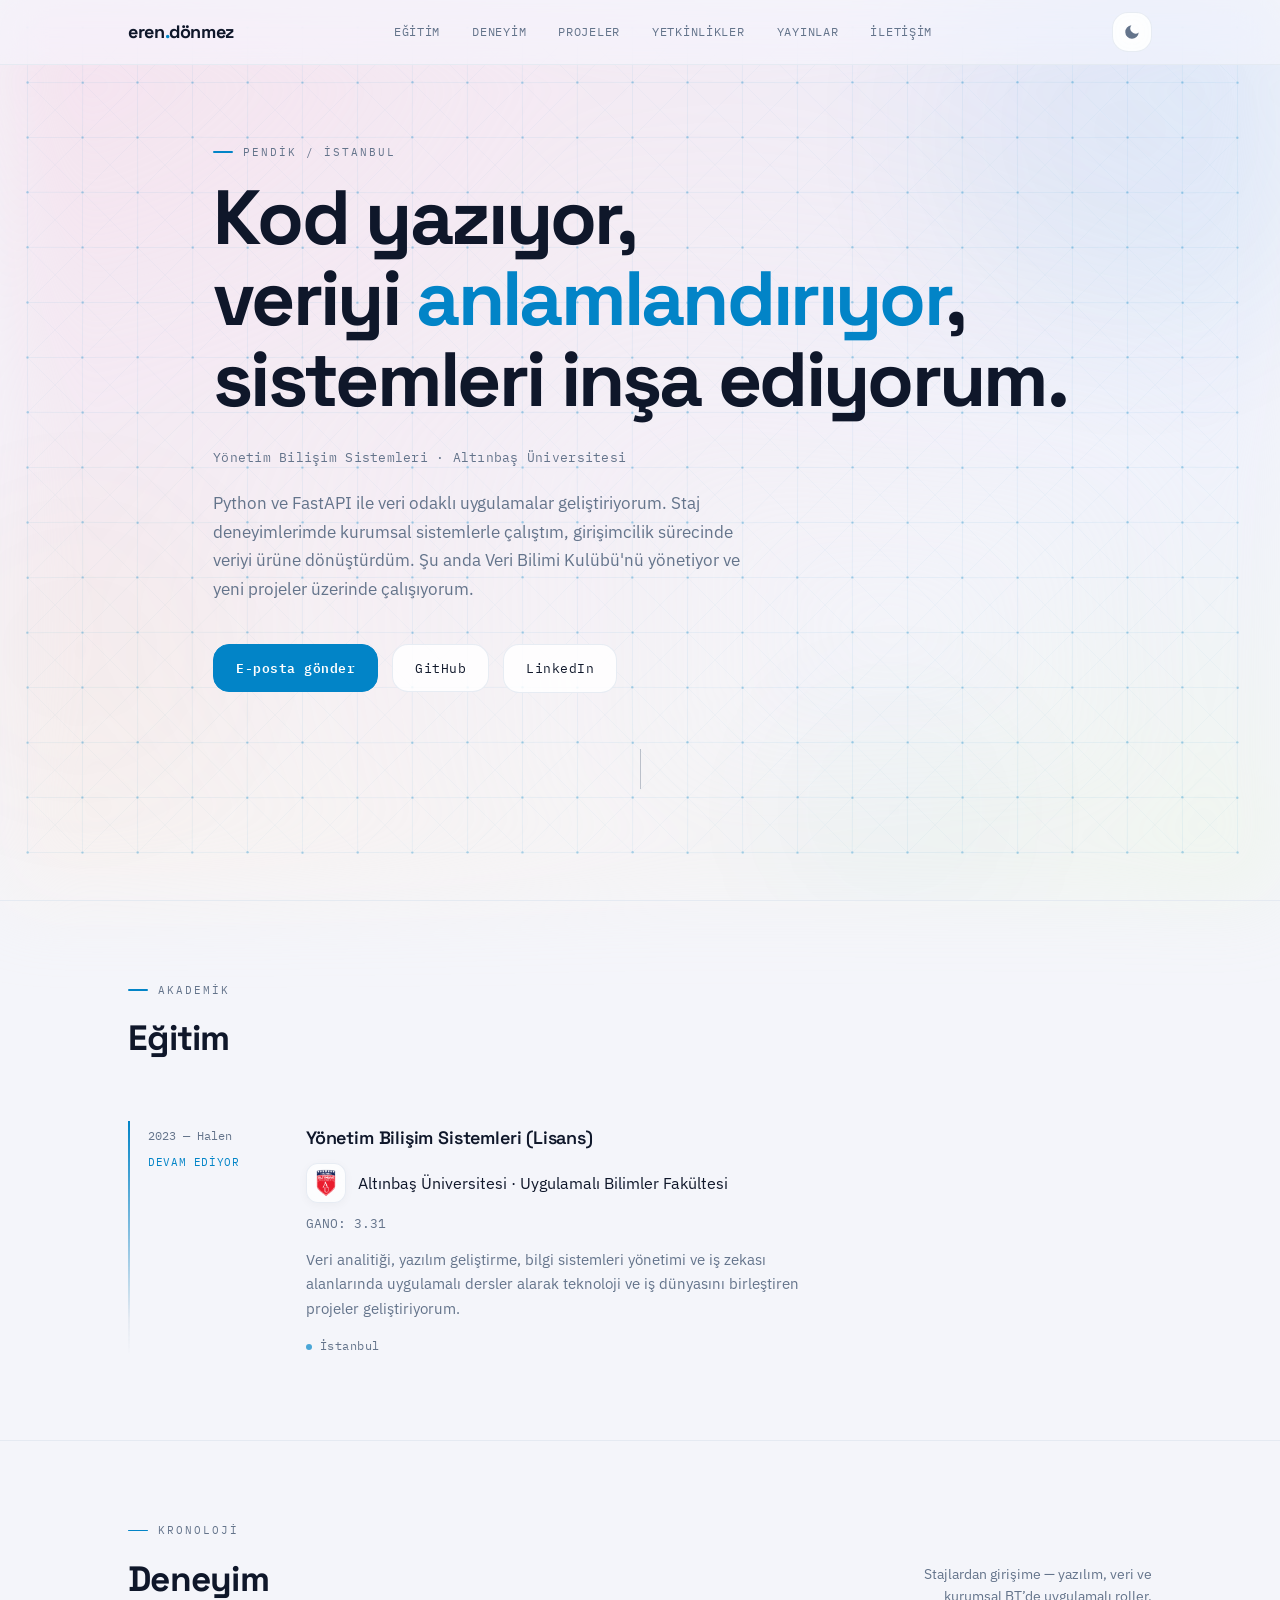
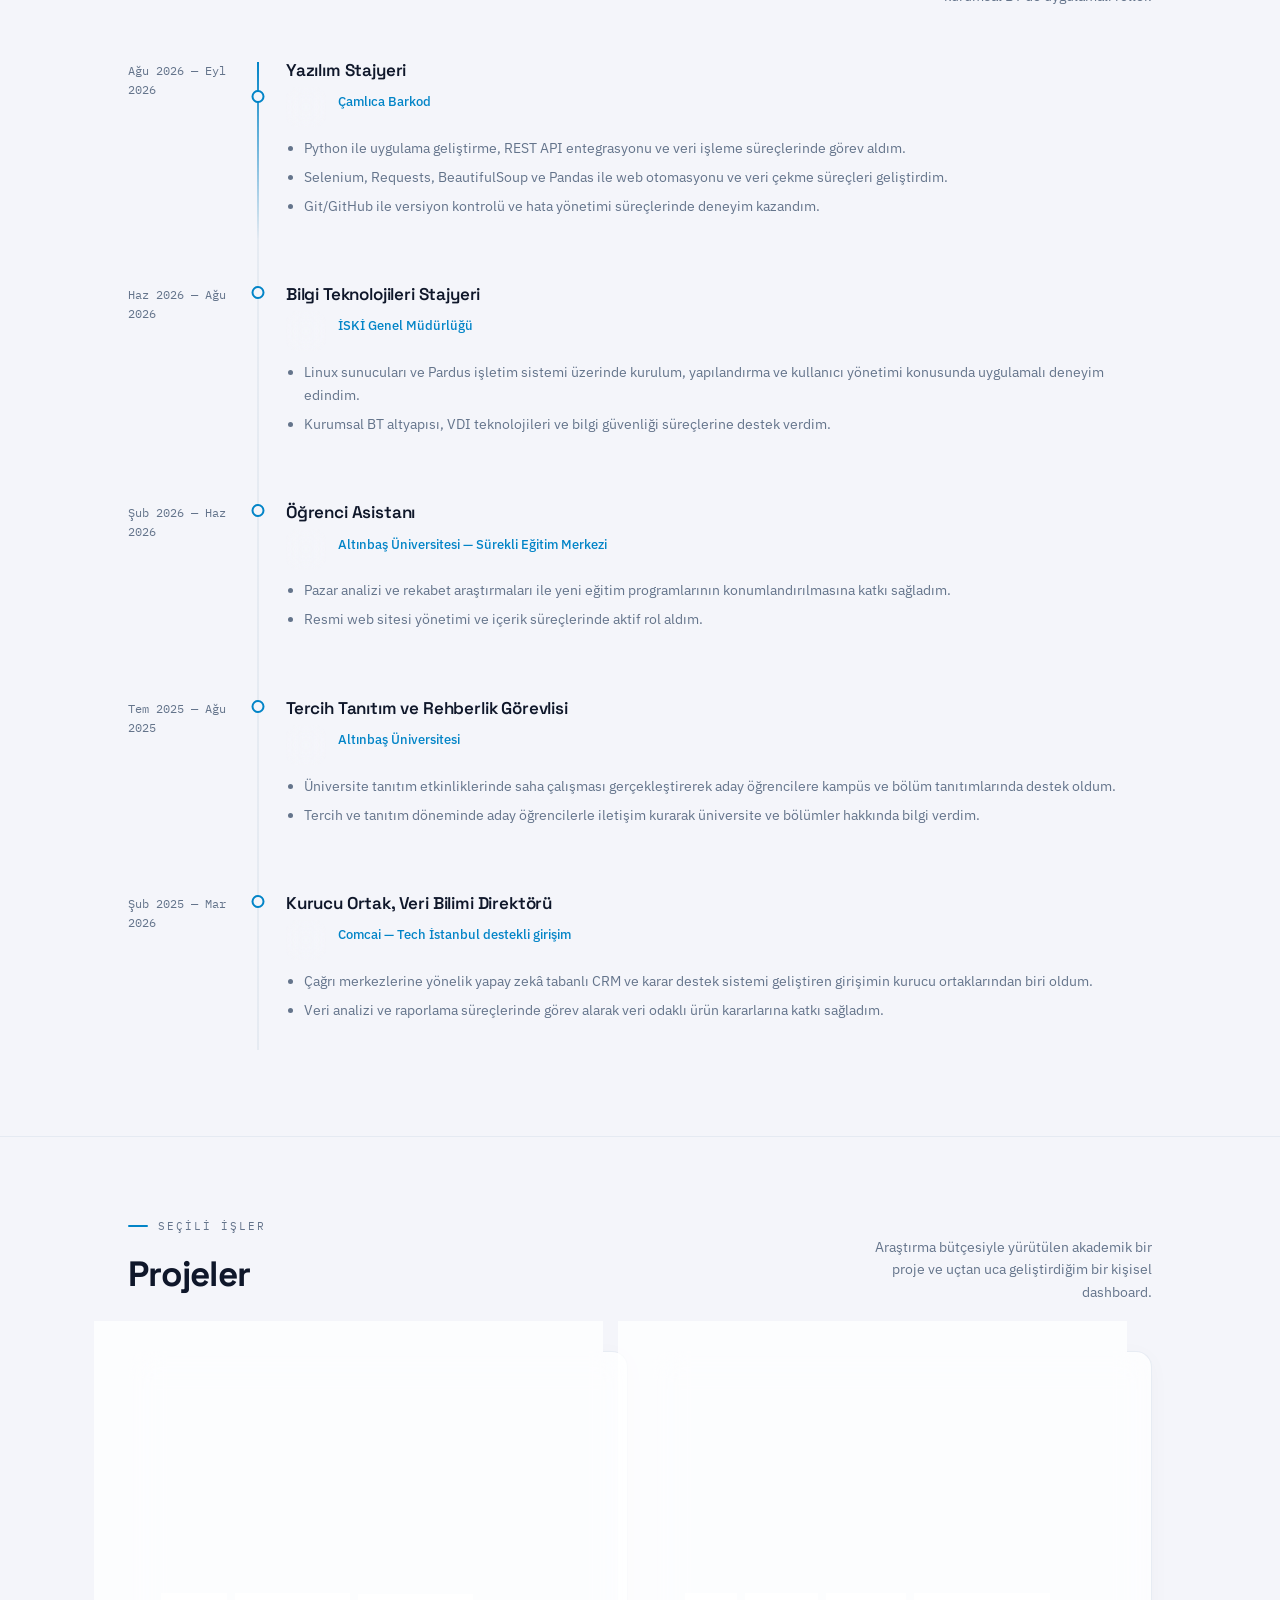
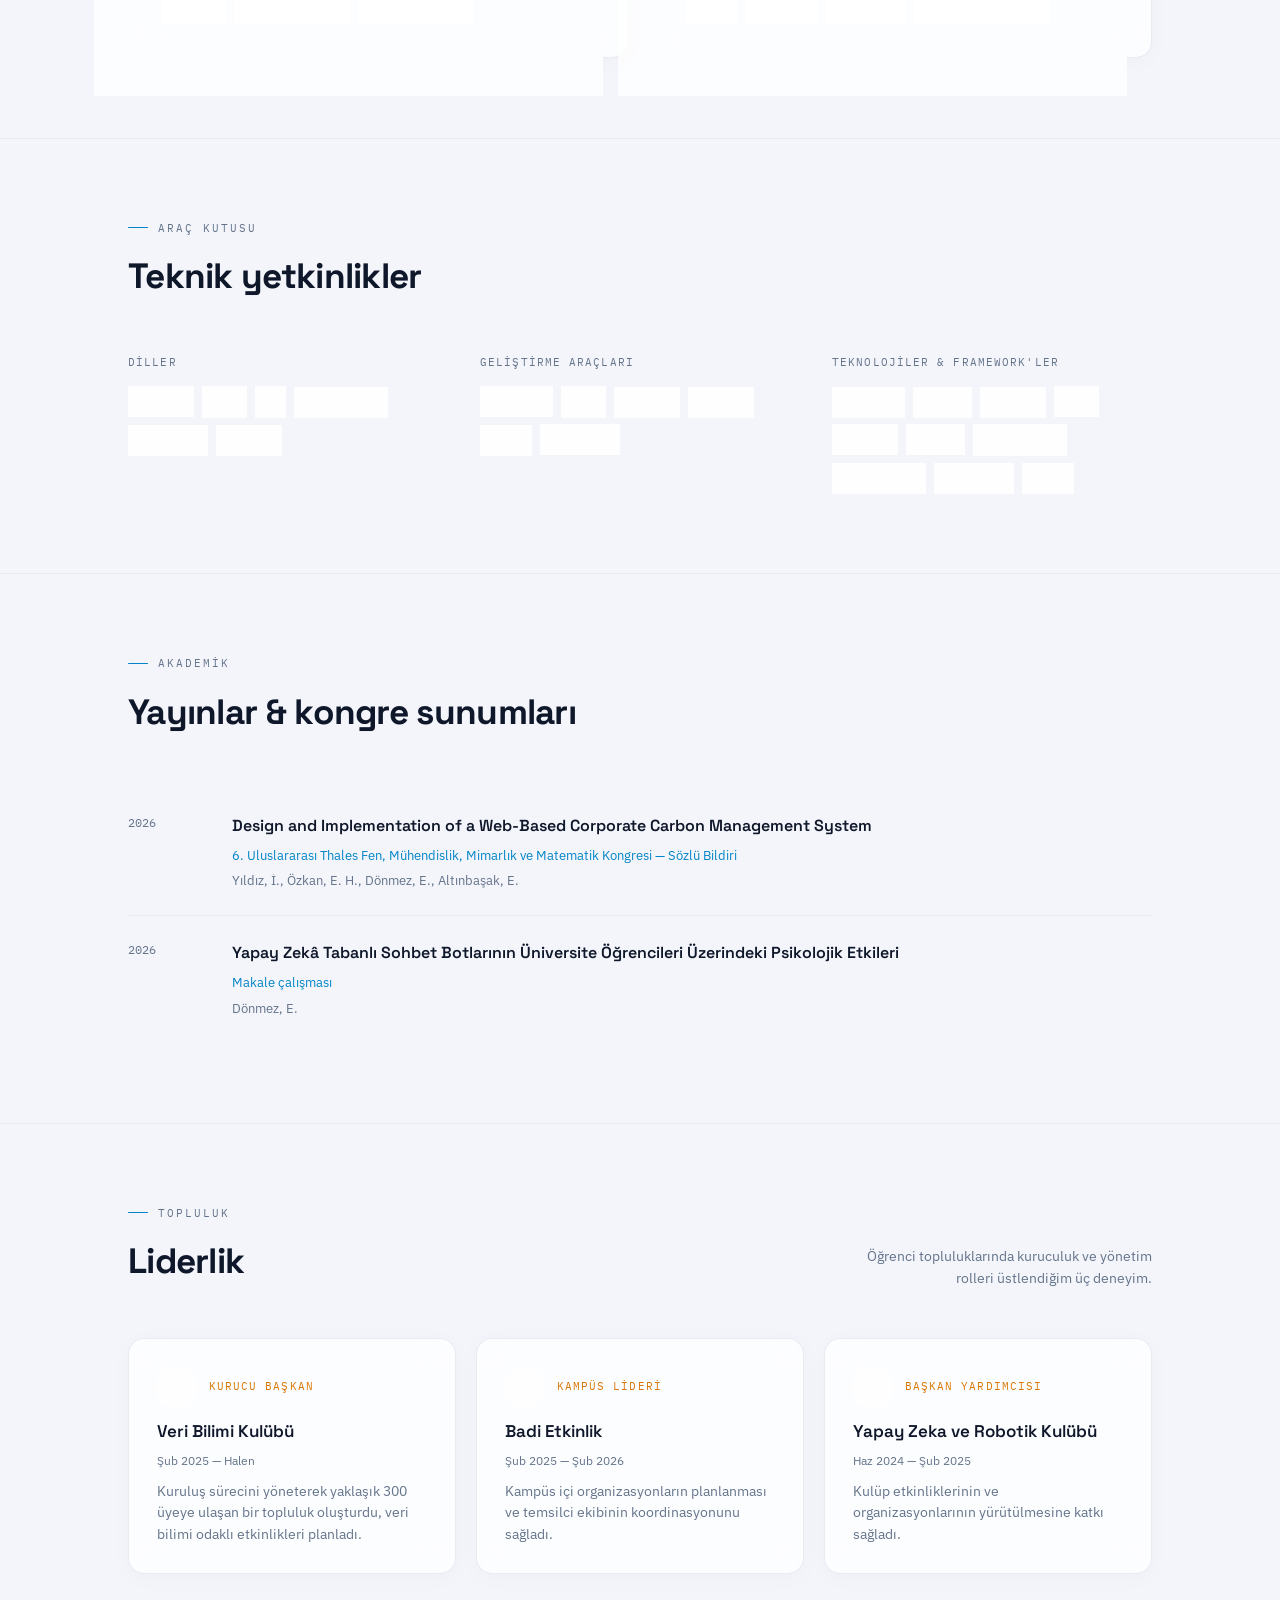
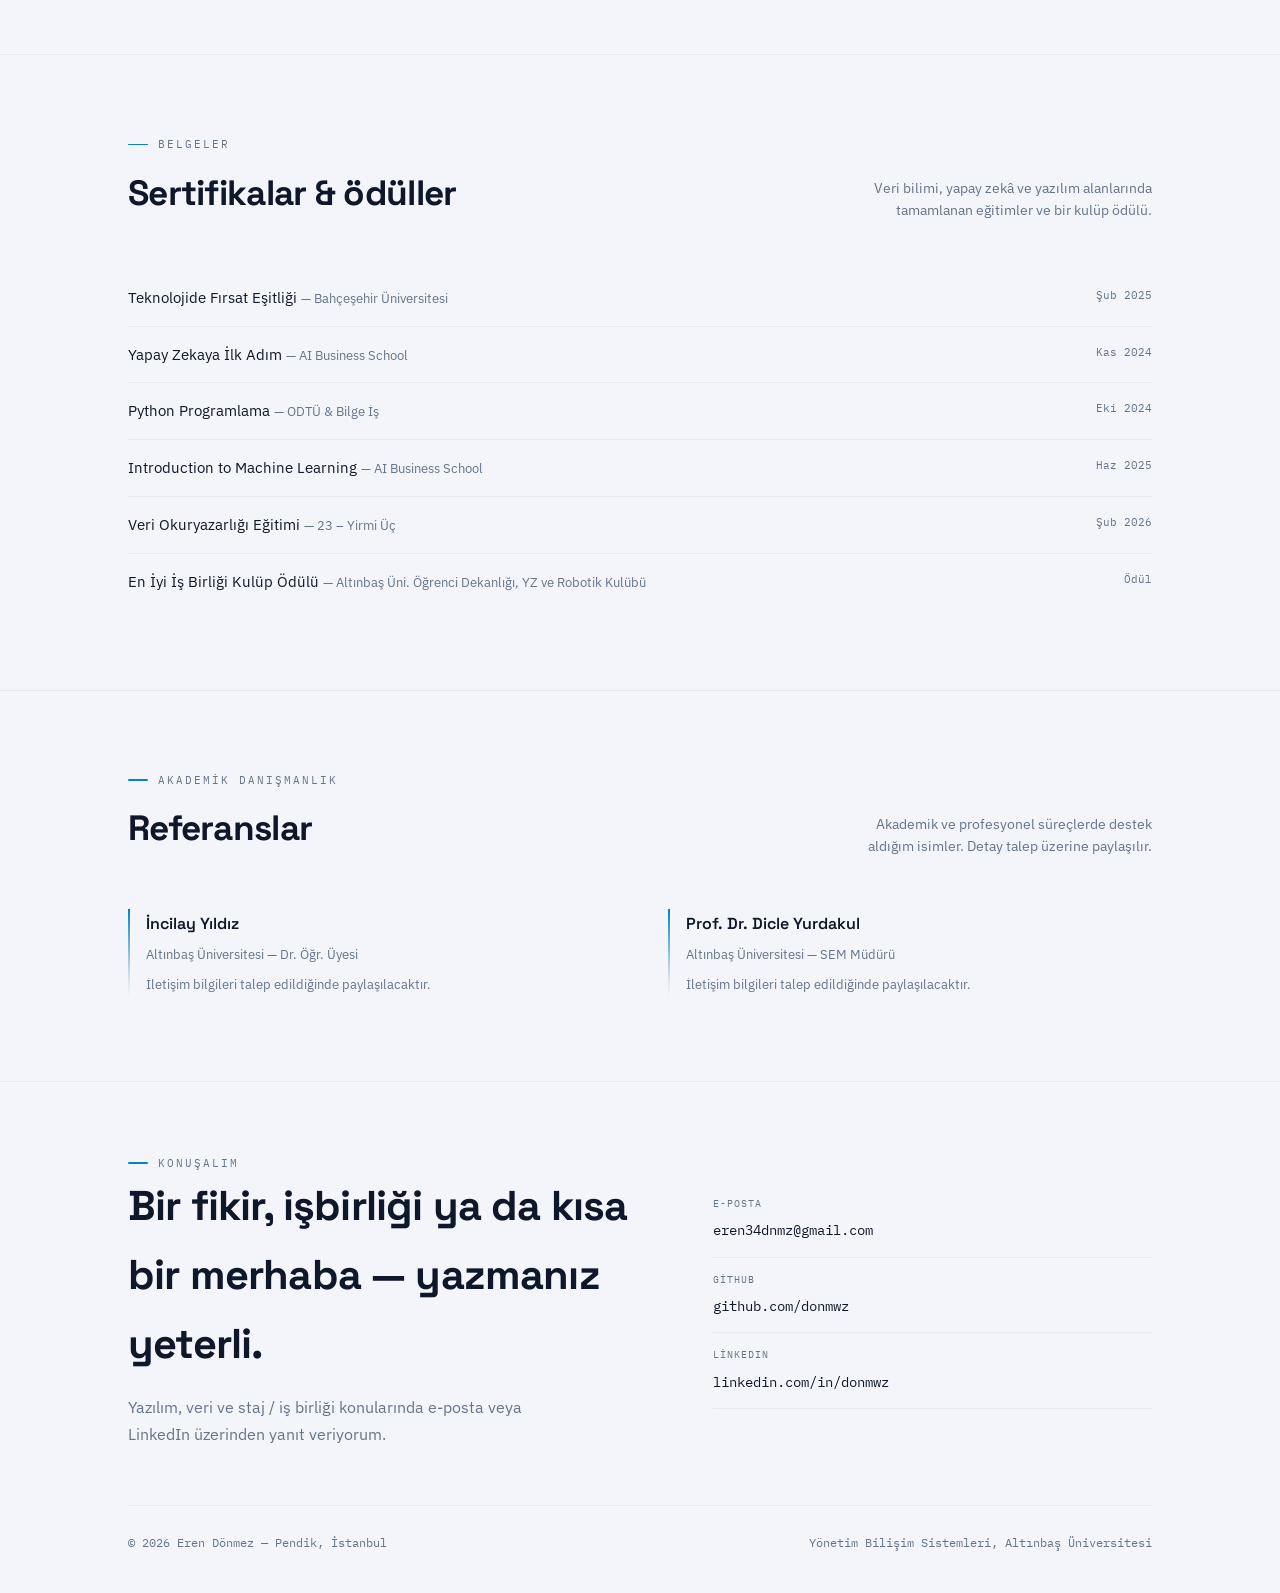
==== index.html @ 4ccdced8 "İlk yükleme" ====
<!DOCTYPE html>
<html lang="tr" data-theme="dark">
<head>
  <meta charset="UTF-8">
  <meta name="viewport" content="width=device-width, initial-scale=1.0">

  <title>Eren Dönmez — Veri & Yazılım</title>

  <meta name="description"
        content="Eren Dönmez — Yönetim Bilişim Sistemleri öğrencisi. Python, FastAPI ve veri bilimi ile uygulama geliştiren yazılım geliştirici. İstanbul.">
  <meta name="author" content="Eren Dönmez">
  <meta name="robots" content="index, follow">
  <meta name="theme-color" content="#090D16">
  <link rel="canonical" href="https://erendonmez.com/">

  <meta property="og:type" content="website">
  <meta property="og:locale" content="tr_TR">
  <meta property="og:url" content="https://erendonmez.com/">
  <meta property="og:title" content="Eren Dönmez — Veri & Yazılım">
  <meta property="og:description"
        content="Yazılım ve veri bilimi üzerine çalışan geliştirici. Python, FastAPI, kurumsal BT ve girişim deneyimi.">
  <meta property="og:site_name" content="Eren Dönmez">

  <meta name="twitter:card" content="summary">
  <meta name="twitter:title" content="Eren Dönmez — Veri & Yazılım">
  <meta name="twitter:description"
        content="Yazılım ve veri bilimi üzerine çalışan geliştirici. İstanbul.">

  <link rel="icon" href="favicon.svg" type="image/svg+xml">

  <link rel="preconnect" href="https://fonts.googleapis.com">
  <link rel="preconnect" href="https://fonts.gstatic.com" crossorigin>

  <link
    href="https://fonts.googleapis.com/css2?family=Space+Grotesk:wght@400;500;600;700&family=IBM+Plex+Sans:wght@400;500;600&family=IBM+Plex+Mono:wght@400;500&display=swap"
    rel="stylesheet">

  <link rel="stylesheet" href="style.css">

  <script type="application/ld+json">
  {
    "@context": "https://schema.org",
    "@graph": [
      {
        "@type": "WebSite",
        "name": "Eren Dönmez",
        "url": "https://erendonmez.com/",
        "inLanguage": "tr-TR"
      },
      {
        "@type": "Person",
        "name": "Eren Dönmez",
        "url": "https://erendonmez.com/",
        "email": "mailto:eren34dnmz@gmail.com",
        "jobTitle": "Yazılım Geliştirici",
        "address": {
          "@type": "PostalAddress",
          "addressLocality": "İstanbul",
          "addressCountry": "TR"
        },
        "alumniOf": {
          "@type": "CollegeOrUniversity",
          "name": "Altınbaş Üniversitesi"
        },
        "sameAs": [
          "https://github.com/donmwz",
          "https://linkedin.com/in/donmwz"
        ]
      }
    ]
  }
  </script>

  <base target="_blank">
</head>

<body>

<header class="site">
  <nav class="wrap">

    <a href="#top" class="brand">
      eren<span>.</span>dönmez
    </a>

    <ul class="nav-links" id="navLinks">
      <li><a href="#egitim">Eğitim</a></li>
      <li><a href="#deneyim">Deneyim</a></li>
      <li><a href="#projeler">Projeler</a></li>
      <li><a href="#yetkinlikler">Yetkinlikler</a></li>
      <li><a href="#yayinlar">Yayınlar</a></li>
      <li><a href="#iletisim">İletişim</a></li>
    </ul>

    <button
      class="theme-toggle"
      id="themeToggle"
      aria-label="Temayı değiştir"
      title="Temayı değiştir">

      <svg class="sun" viewBox="0 0 24 24">
        <circle cx="12" cy="12" r="5"/>
        <path d="M12 1v2M12 21v2M4.22 4.22l1.42 1.42M18.36 18.36l1.42 1.42M1 12h2M21 12h2M4.22 19.78l1.42-1.42M18.36 5.64l1.42-1.42"/>
      </svg>

      <svg class="moon" viewBox="0 0 24 24">
        <path d="M21 12.79A9 9 0 1 1 11.21 3 7 7 0 0 0 21 12.79z"/>
      </svg>

    </button>

    <button
      class="nav-toggle"
      id="navToggle"
      aria-label="Menüyü aç/kapat"
      aria-expanded="false">

      <span></span>
      <span></span>
      <span></span>

    </button>

  </nav>
</header>


<main id="top">

  <!-- HERO -->
  <section class="hero" style="border-top:none;">

    <canvas id="fieldCanvas" aria-hidden="true"></canvas>

    <div class="orb orb-1" aria-hidden="true"></div>
    <div class="orb orb-2" aria-hidden="true"></div>
    <div class="orb orb-3" aria-hidden="true"></div>

    <div class="wrap hero-content">

      <p class="eyebrow hero-in d1">
        Pendik / İstanbul
      </p>

      <h1 class="hero-title">

        <span class="line hero-in d2">
          Kod yazıyor,
        </span>

        <span class="line hero-in d3">
          veriyi <em>anlamlandırıyor</em>,
        </span>

        <span class="line hero-in d4">
          sistemleri inşa ediyorum.
        </span>

      </h1>

      <p class="role hero-in d5">
        Yönetim Bilişim Sistemleri · Altınbaş Üniversitesi
      </p>

      <p class="lead hero-in d6">
        Python ve FastAPI ile veri odaklı uygulamalar geliştiriyorum.
        Staj deneyimlerimde kurumsal sistemlerle çalıştım, girişimcilik
        sürecinde veriyi ürüne dönüştürdüm. Şu anda Veri Bilimi Kulübü'nü
        yönetiyor ve yeni projeler üzerinde çalışıyorum.
      </p>

      <div class="hero-cta hero-in d6">

        <a
          class="btn primary"
          href="mailto:eren34dnmz@gmail.com">
          E-posta gönder
        </a>

        <a
          class="btn ghost"
          href="https://github.com/donmwz"
          target="_blank"
          rel="noopener">
          GitHub
        </a>

        <a
          class="btn ghost"
          href="https://linkedin.com/in/donmwz"
          target="_blank"
          rel="noopener">
          LinkedIn
        </a>

      </div>

    </div>

    <div class="scroll-cue" aria-hidden="true">
      <span></span>
    </div>

  </section>


  <!-- EĞİTİM -->
  <section id="egitim">

    <div class="wrap">

      <div class="section-head reveal">

        <div>
          <p class="eyebrow">Akademik</p>
          <h2>Eğitim</h2>
        </div>

      </div>

      <div class="edu-item reveal">

        <div class="edu-meta">
          <span class="date">2023 — Halen</span>
          <span class="edu-status">Devam ediyor</span>
        </div>

        <div class="edu-body">

          <h3>Yönetim Bilişim Sistemleri (Lisans)</h3>

          <div class="org-row">
            <div class="badge-logo">
              <img
                src="images/altinbas_universitesi.png"
                alt="Altınbaş Üniversitesi logosu">
            </div>
            <div class="org">
              Altınbaş Üniversitesi · Uygulamalı Bilimler Fakültesi
            </div>
          </div>

          <p class="edu-gpa">GANO: 3.31</p>

          <p class="edu-desc">
            Veri analitiği, yazılım geliştirme, bilgi sistemleri yönetimi
            ve iş zekası alanlarında uygulamalı dersler alarak teknoloji
            ve iş dünyasını birleştiren projeler geliştiriyorum.
          </p>

          <p class="edu-loc">İstanbul</p>

        </div>

      </div>

    </div>

  </section>


  <!-- DENEYİM -->
  <section id="deneyim">

    <div class="wrap">

      <div class="section-head reveal">

        <div>
          <p class="eyebrow">Kronoloji</p>
          <h2>Deneyim</h2>
        </div>

        <p class="section-note">
          Stajlardan girişime — yazılım, veri ve kurumsal BT’de
          uygulamalı roller.
        </p>

      </div>


      <div class="timeline">

        <!-- ÇAMLICA BARKOD -->
        <div class="titem reveal">

          <div class="date">
            Ağu 2026 — Eyl 2026
          </div>

          <div>

            <h3>Yazılım Stajyeri</h3>

            <div class="org-row">

              <div class="badge-logo">
                <img
                  src="images/camlica_barkod.jpg"
                  alt="Çamlıca Barkod logosu">
              </div>

              <div class="org">
                Çamlıca Barkod
              </div>

            </div>

            <ul>

              <li>
                Python ile uygulama geliştirme, REST API entegrasyonu
                ve veri işleme süreçlerinde görev aldım.
              </li>

              <li>
                Selenium, Requests, BeautifulSoup ve Pandas ile
                web otomasyonu ve veri çekme süreçleri geliştirdim.
              </li>

              <li>
                Git/GitHub ile versiyon kontrolü ve hata yönetimi
                süreçlerinde deneyim kazandım.
              </li>

            </ul>

          </div>

        </div>


        <!-- İSKİ -->
        <div class="titem reveal">

          <div class="date">
            Haz 2026 — Ağu 2026
          </div>

          <div>

            <h3>Bilgi Teknolojileri Stajyeri</h3>

            <div class="org-row">

              <div class="badge-logo">
                <img
                  src="images/iski.jpg"
                  alt="İSKİ logosu">
              </div>

              <div class="org">
                İSKİ Genel Müdürlüğü
              </div>

            </div>

            <ul>

              <li>
                Linux sunucuları ve Pardus işletim sistemi üzerinde
                kurulum, yapılandırma ve kullanıcı yönetimi konusunda
                uygulamalı deneyim edindim.
              </li>

              <li>
                Kurumsal BT altyapısı, VDI teknolojileri ve bilgi
                güvenliği süreçlerine destek verdim.
              </li>

            </ul>

          </div>

        </div>


        <!-- ALTINBAŞ -->
        <div class="titem reveal">

          <div class="date">
            Şub 2026 — Haz 2026
          </div>

          <div>

            <h3>Öğrenci Asistanı</h3>

            <div class="org-row">

              <div class="badge-logo">
                <img
                  src="images/altinbas_universitesi.png"
                  alt="Altınbaş Üniversitesi logosu">
              </div>

              <div class="org">
                Altınbaş Üniversitesi — Sürekli Eğitim Merkezi
              </div>

            </div>

            <ul>

              <li>
                Pazar analizi ve rekabet araştırmaları ile yeni eğitim
                programlarının konumlandırılmasına katkı sağladım.
              </li>

              <li>
                Resmi web sitesi yönetimi ve içerik süreçlerinde aktif
                rol aldım.
              </li>

            </ul>

          </div>

        </div>

        <!-- TERCİH TANITIM -->
<div class="titem reveal">

  <div class="date">
    Tem 2025 — Ağu 2025
  </div>

  <div>

    <h3>Tercih Tanıtım ve Rehberlik Görevlisi</h3>

    <div class="org-row">

      <div class="badge-logo">
        <img
          src="images/altinbas.png"
          alt="Altınbaş Üniversitesi logosu">
      </div>

      <div class="org">
        Altınbaş Üniversitesi
      </div>

    </div>

    <ul>

      <li>
        Üniversite tanıtım etkinliklerinde saha çalışması gerçekleştirerek
        aday öğrencilere kampüs ve bölüm tanıtımlarında destek oldum.
      </li>

      <li>
        Tercih ve tanıtım döneminde aday öğrencilerle iletişim kurarak
        üniversite ve bölümler hakkında bilgi verdim.
      </li>

    </ul>

  </div>

</div>

        <!-- COMCAI -->
        <div class="titem reveal">

          <div class="date">
            Şub 2025 — Mar 2026
          </div>

          <div>

            <h3>Kurucu Ortak, Veri Bilimi Direktörü</h3>

            <div class="org-row">

              <div class="badge-logo">
                <img
                  src="images/comcai_logo.jpg"
                  alt="Comcai logosu">
              </div>

              <div class="org">
                Comcai — Tech İstanbul destekli girişim
              </div>

            </div>

            <ul>

              <li>
                Çağrı merkezlerine yönelik yapay zekâ tabanlı CRM ve
                karar destek sistemi geliştiren girişimin kurucu
                ortaklarından biri oldum.
              </li>

              <li>
                Veri analizi ve raporlama süreçlerinde görev alarak
                veri odaklı ürün kararlarına katkı sağladım.
              </li>

            </ul>

          </div>

        </div>

      </div>

    </div>

  </section>


  <!-- PROJELER -->
  <section id="projeler">

    <div class="wrap">

      <div class="section-head reveal">

        <div>
          <p class="eyebrow">Seçili işler</p>
          <h2>Projeler</h2>
        </div>

        <p class="section-note">
          Araştırma bütçesiyle yürütülen akademik bir proje ve uçtan
          uca geliştirdiğim bir kişisel dashboard.
        </p>

      </div>


      <div class="proj-grid">

        <div class="card reveal">

          <div class="tag">
            BAP · Akademik Proje
          </div>

          <h3>
            Kurumsal Karbon Ayak İzi Yönetim Sistemi
          </h3>

          <p>
            Altınbaş Üniversitesi Bilimsel Araştırma Projeleri kapsamında,
            kurumsal karbon emisyonlarını ölçümlemek için veri mimarisi
            ve hesaplama algoritmaları geliştirdiğim, bütçe destekli bir
            araştırma projesi. Sonuçların görselleştirildiği web tabanlı
            bir raporlama modülü de bu çalışmanın parçası.
          </p>

          <div class="chip-row">

            <span class="chip">Python</span>
            <span class="chip">Veri Mimarisi</span>
            <span class="chip">Web Raporlama</span>

          </div>

        </div>


        <div class="card reveal">

          <div class="tag">
            Kişisel Proje · 2026
          </div>

          <h3>
            Kişiselleştirilebilir Finans & Bilgi Dashboard'u
          </h3>

          <p>
            Finans, döviz, kripto, altın, hava durumu ve haber verilerini
            tek arayüzde toplayan bir dashboard. FastAPI tabanlı backend;
            Open-Meteo, Frankfurter, GNews ve Genelpara gibi API'leri
            tek servis katmanında birleştiriyor. Supabase Auth ile
            kullanıcı girişi ve kişiselleştirme, sürükle-bırak modül
            yönetimi.
          </p>

          <div class="chip-row">

            <span class="chip">Vite</span>
            <span class="chip">FastAPI</span>
            <span class="chip">Supabase</span>
            <span class="chip">Bootstrap/Tabler</span>

          </div>

        </div>

      </div>

    </div>

  </section>


  <!-- YETKİNLİKLER -->
  <section id="yetkinlikler">

    <div class="wrap">

      <div class="section-head reveal">

        <div>
          <p class="eyebrow">Araç kutusu</p>
          <h2>Teknik yetkinlikler</h2>
        </div>

      </div>


      <div class="skill-groups">

        <div class="group reveal">

          <div class="label">
            Diller
          </div>

          <div class="chip-row">

            <span class="chip">Python</span>
            <span class="chip">SQL</span>
            <span class="chip">C</span>
            <span class="chip">JavaScript</span>
            <span class="chip">HTML/CSS</span>
            <span class="chip">MATLAB</span>

          </div>

        </div>


        <div class="group reveal">

          <div class="label">
            Geliştirme Araçları
          </div>

          <div class="chip-row">

            <span class="chip">VS Code</span>
            <span class="chip">Git</span>
            <span class="chip">GitHub</span>
            <span class="chip">Docker</span>
            <span class="chip">Vite</span>
            <span class="chip">Power BI</span>

          </div>

        </div>


        <div class="group reveal">

          <div class="label">
            Teknolojiler & Framework'ler
          </div>

          <div class="chip-row">

            <span class="chip">FastAPI</span>
            <span class="chip">Linux</span>
            <span class="chip">Pardus</span>
            <span class="chip">VDI</span>
            <span class="chip">Pandas</span>
            <span class="chip">NumPy</span>
            <span class="chip">PostgreSQL</span>
            <span class="chip">SQL Server</span>
            <span class="chip">Supabase</span>
            <span class="chip">SPSS</span>

          </div>

        </div>

      </div>

    </div>

  </section>


  <!-- YAYINLAR -->
  <section id="yayinlar">

    <div class="wrap">

      <div class="section-head reveal">

        <div>
          <p class="eyebrow">Akademik</p>
          <h2>Yayınlar & kongre sunumları</h2>
        </div>

      </div>


      <div class="pub reveal">

        <div class="year">
          2026
        </div>

        <div>

          <h3>
            <a href="https://drive.google.com/file/d/1QckN9nA9k0Wn2uq7x5XwnWxDRGDmWT8g/view" target="_blank">Design and Implementation of a Web-Based Corporate Carbon
            Management System</a>
          </h3>

          <div class="venue">
            6. Uluslararası Thales Fen, Mühendislik, Mimarlık ve Matematik
            Kongresi — Sözlü Bildiri
          </div>

          <div class="authors">
            Yıldız, İ., Özkan, E. H., Dönmez, E., Altınbaşak, E.
          </div>

        </div>

      </div>


      <div class="pub reveal">

        <div class="year">
          2026
        </div>

        <div>

          <h3>
            Yapay Zekâ Tabanlı Sohbet Botlarının Üniversite Öğrencileri
            Üzerindeki Psikolojik Etkileri
          </h3>

          <div class="venue">
            Makale çalışması
          </div>

          <div class="authors">
            Dönmez, E.
          </div>

        </div>

      </div>

    </div>

  </section>


  <!-- LİDERLİK -->
  <section>

    <div class="wrap">

      <div class="section-head reveal">

        <div>
          <p class="eyebrow">Topluluk</p>
          <h2>Liderlik</h2>
        </div>

        <p class="section-note">
          Öğrenci topluluklarında kuruculuk ve yönetim rolleri
          üstlendiğim üç deneyim.
        </p>

      </div>


      <div class="lead-grid">


        <!-- VERİ BİLİMİ KULÜBÜ -->
        <div class="lead-card reveal">

          <div class="org-row">

            <div class="badge-logo">
              <img
                src="images/veri_bilimi_kulubu.jpg"
                alt="Veri Bilimi Kulübü logosu">
            </div>

            <div class="role" style="margin:0;">
              Kurucu Başkan
            </div>

          </div>

          <h3>
            Veri Bilimi Kulübü
          </h3>

          <div class="when">
            Şub 2025 — Halen
          </div>

          <p>
            Kuruluş sürecini yöneterek yaklaşık 300 üyeye ulaşan bir
            topluluk oluşturdu, veri bilimi odaklı etkinlikleri planladı.
          </p>

        </div>


        <!-- BADİ ETKİNLİK -->
        <div class="lead-card reveal">

          <div class="org-row">

            <div class="badge-logo">
              <img
                src="images/badi_logo.png"
                alt="Badi Etkinlik logosu">
            </div>

            <div class="role" style="margin:0;">
              Kampüs Lideri
            </div>

          </div>

          <h3>
            Badi Etkinlik
          </h3>

          <div class="when">
            Şub 2025 — Şub 2026
          </div>

          <p>
            Kampüs içi organizasyonların planlanması ve temsilci
            ekibinin koordinasyonunu sağladı.
          </p>

        </div>


        <!-- YAPAY ZEKA VE ROBOTİK -->
        <div class="lead-card reveal">

          <div class="org-row">

            <div class="badge-logo">
              <img
                src="images/yapay_zeka_ve_robotik_kulubu.jpg"
                alt="Yapay Zeka ve Robotik Kulübü logosu">
            </div>

            <div class="role" style="margin:0;">
              Başkan Yardımcısı
            </div>

          </div>

          <h3>
            Yapay Zeka ve Robotik Kulübü
          </h3>

          <div class="when">
            Haz 2024 — Şub 2025
          </div>

          <p>
            Kulüp etkinliklerinin ve organizasyonlarının yürütülmesine
            katkı sağladı.
          </p>

        </div>

      </div>

    </div>

  </section>


  <!-- SERTİFİKALAR -->
  <section>

    <div class="wrap">

      <div class="section-head reveal">

        <div>
          <p class="eyebrow">Belgeler</p>
          <h2>Sertifikalar & ödüller</h2>
        </div>

        <p class="section-note">
          Veri bilimi, yapay zekâ ve yazılım alanlarında tamamlanan
          eğitimler ve bir kulüp ödülü.
        </p>

      </div>


      <ul class="simple-list reveal">

        <li>
          <span>
            Teknolojide Fırsat Eşitliği
            <span class="src">
              — Bahçeşehir Üniversitesi
            </span>
          </span>

          <span class="when">
            Şub 2025
          </span>
        </li>


        <li>
          <span>
            Yapay Zekaya İlk Adım
            <span class="src">
              — AI Business School
            </span>
          </span>

          <span class="when">
            Kas 2024
          </span>
        </li>


        <li>
          <span>
            Python Programlama
            <span class="src">
              — ODTÜ & Bilge İş
            </span>
          </span>

          <span class="when">
            Eki 2024
          </span>
        </li>


        <li>
          <span>
            Introduction to Machine Learning
            <span class="src">
              — AI Business School
            </span>
          </span>

          <span class="when">
            Haz 2025
          </span>
        </li>


        <li>
          <span>
            Veri Okuryazarlığı Eğitimi
            <span class="src">
              — 23 – Yirmi Üç
            </span>
          </span>

          <span class="when">
            Şub 2026
          </span>
        </li>


        <li>
          <span>
            En İyi İş Birliği Kulüp Ödülü
            <span class="src">
              — Altınbaş Üni. Öğrenci Dekanlığı,
              YZ ve Robotik Kulübü
            </span>
          </span>

          <span class="when">
            Ödül
          </span>
        </li>

      </ul>

    </div>

  </section>


  <!-- REFERANSLAR -->
  <section id="referanslar">

    <div class="wrap">

      <div class="section-head reveal">

        <div>
          <p class="eyebrow">
            Akademik danışmanlık
          </p>

          <h2>
            Referanslar
          </h2>

        </div>

        <p class="section-note">
          Akademik ve profesyonel süreçlerde destek aldığım isimler.
          Detay talep üzerine paylaşılır.
        </p>

      </div>


      <div class="two-col">


        <div class="ref-item reveal">

          <div class="name">
            İncilay Yıldız
          </div>

          <div class="role">
            Altınbaş Üniversitesi — Dr. Öğr. Üyesi
          </div>

          <p class="ref-note">
            İletişim bilgileri talep edildiğinde paylaşılacaktır.
          </p>

        </div>


        <div class="ref-item reveal">

          <div class="name">
            Prof. Dr. Dicle Yurdakul
          </div>

          <div class="role">
            Altınbaş Üniversitesi — SEM Müdürü
          </div>

          <p class="ref-note">
            İletişim bilgileri talep edildiğinde paylaşılacaktır.
          </p>

        </div>

      </div>

    </div>

  </section>

</main>


<!-- FOOTER -->
<footer id="iletisim">

  <div class="wrap">

    <div class="contact-grid">

      <div class="reveal">

        <p class="eyebrow">
          Konuşalım
        </p>

        <h2>
          Bir fikir, işbirliği ya da kısa bir merhaba — yazmanız yeterli.
        </h2>

        <p>
          Yazılım, veri ve staj / iş birliği konularında e-posta veya
          LinkedIn üzerinden yanıt veriyorum.
        </p>

      </div>


      <ul class="contact-list reveal">

        <li>

          <span class="k">
            E-posta
          </span>

          <a href="mailto:eren34dnmz@gmail.com">
            eren34dnmz@gmail.com
          </a>

        </li>


        <li>

          <span class="k">
            GitHub
          </span>

          <a
            href="https://github.com/donmwz"
            target="_blank"
            rel="noopener">
            github.com/donmwz
          </a>

        </li>


        <li>

          <span class="k">
            LinkedIn
          </span>

          <a
            href="https://linkedin.com/in/donmwz"
            target="_blank"
            rel="noopener">
            linkedin.com/in/donmwz
          </a>

        </li>

      </ul>

    </div>


    <div class="fine">

      <span>
        © 2026 Eren Dönmez — Pendik, İstanbul
      </span>

      <span>
        Yönetim Bilişim Sistemleri, Altınbaş Üniversitesi
      </span>

    </div>

  </div>

</footer>


<script src="script.js"></script>

</body>
</html>
---- style.css ----
/* ---------- CSS Variables ---------- */

html, body {
  margin: 0;
  padding: 0;
}

:root {
  /* Modern Light Theme Backgrounds */
  --bg: #F4F5FA;
  --bg-raised: rgba(255, 255, 255, 0.85);
  --bg-card: rgba(255, 255, 255, 0.75);

  --ink: #0F172A;
  --ink-soft: #64748B;
  --line: rgba(226, 232, 240, 0.8);

  /* Fluent Pastel Accent Colors */
  --accent: #0284C7;
  --accent-soft: rgba(2, 132, 199, 0.06);
  --accent-glow: rgba(2, 132, 199, 0.12);

  --amber: #D97706;
  --amber-soft: rgba(217, 119, 6, 0.06);

  --radius: 16px;
  --max: 1080px;

  --font-display: 'Space Grotesk', sans-serif;
  --font-body: 'IBM Plex Sans', sans-serif;
  --font-mono: 'IBM Plex Mono', monospace;

  --card-shadow: 0 4px 24px -2px rgba(0, 0, 0, 0.03);
  --card-shadow-hover: 0 12px 32px -4px rgba(2, 132, 199, 0.08);
}


/* ---------- DARK THEME ---------- */

[data-theme="dark"] {
  --bg: #090D16;
  --bg-raised: rgba(17, 24, 39, 0.85);
  --bg-card: rgba(17, 24, 39, 0.65);

  --ink: #F1F5F9;
  --ink-soft: #94A3B8;
  --line: rgba(30, 41, 59, 0.8);

  --accent: #38BDF8;
  --accent-soft: rgba(56, 189, 248, 0.08);
  --accent-glow: rgba(56, 189, 248, 0.15);

  --amber: #FBBF24;
  --amber-soft: rgba(251, 191, 36, 0.08);

  --card-shadow: 0 4px 20px -2px rgba(0, 0, 0, 0.2);
  --card-shadow-hover: 0 12px 30px -4px rgba(56, 189, 248, 0.12);
}


/* ---------- WINDOWS 11 MESH GRADIENT ANIMATION ---------- */

@keyframes meshShift {

  0% {
    background-position:
      0% 0%,
      100% 0%,
      100% 100%,
      0% 100%;

    filter: hue-rotate(0deg);
  }

  50% {
    background-position:
      100% 100%,
      0% 100%,
      0% 0%,
      100% 0%;

    filter: hue-rotate(25deg);
  }

  100% {
    background-position:
      0% 0%,
      100% 0%,
      100% 100%,
      0% 100%;

    filter: hue-rotate(0deg);
  }

}


/* ---------- HERO ANIMATION ---------- */

@keyframes heroIn {
  to {
    opacity: 1;
    transform: none;
  }
}


/* ---------- SCROLL CUE ANIMATION ---------- */

@keyframes cueMove {

  0%,
  100% {
    transform: scaleY(1);
    opacity: 0.3;
    transform-origin: top;
  }

  50% {
    transform: scaleY(0.3);
    opacity: 0.7;
    transform-origin: top;
  }

}


/* ---------- RESET & BASE ---------- */

* {
  box-sizing: border-box;
  margin: 0;
  padding: 0;
}

html {
  scroll-behavior: smooth;
  scroll-padding-top: 72px;
}

@media (prefers-reduced-motion: reduce) {

  html {
    scroll-behavior: auto;
  }

  * {
    animation-duration: 0.01ms !important;
    transition-duration: 0.01ms !important;
  }

}


body {

  background-color: var(--bg);

  color: var(--ink);

  font-family: var(--font-body);

  font-size: 16px;

  line-height: 1.65;

  -webkit-font-smoothing: antialiased;

  overflow-x: hidden;

  position: relative;

  min-height: 100vh;

  transition:
    color 0.4s ease,
    background-color 0.4s ease;
}


/* ---------- MESH BACKGROUND ---------- */

body::before {

  content: "";

  position: fixed;

  inset: 0;

  z-index: -1;

  pointer-events: none;

  background-image:

    radial-gradient(
      at 0% 0%,
      rgba(245, 213, 230, 0.6) 0px,
      transparent 50%
    ),

    radial-gradient(
      at 100% 0%,
      rgba(224, 231, 255, 0.7) 0px,
      transparent 50%
    ),

    radial-gradient(
      at 100% 100%,
      rgba(228, 248, 205, 0.65) 0px,
      transparent 50%
    ),

    radial-gradient(
      at 0% 100%,
      rgba(254, 240, 226, 0.6) 0px,
      transparent 50%
    );

  background-size: 140% 140%;

  filter: blur(40px);

  animation:
    meshShift 18s ease-in-out infinite;
}


/* ---------- DARK MESH ---------- */

[data-theme="dark"] body::before {

  background-image:

    radial-gradient(
      at 0% 0%,
      rgba(88, 28, 135, 0.25) 0px,
      transparent 50%
    ),

    radial-gradient(
      at 100% 0%,
      rgba(30, 58, 138, 0.3) 0px,
      transparent 50%
    ),

    radial-gradient(
      at 100% 100%,
      rgba(20, 83, 45, 0.25) 0px,
      transparent 50%
    ),

    radial-gradient(
      at 0% 100%,
      rgba(120, 53, 15, 0.2) 0px,
      transparent 50%
    );
}


/* ---------- GENERAL ---------- */

a {
  color: inherit;
  text-decoration: none;
}

::selection {
  background: var(--accent-soft);
  color: var(--accent);
}


.wrap {

  max-width: var(--max);

  margin: 0 auto;

  padding: 0 28px;
}


/* ---------- EYEBROW ---------- */

.eyebrow {

  font-family: var(--font-mono);

  font-size: 11px;

  letter-spacing: 0.18em;

  text-transform: uppercase;

  color: var(--ink-soft);

  display: flex;

  align-items: center;

  gap: 10px;
}


.eyebrow::before {

  content: "";

  width: 20px;

  height: 1.5px;

  background: var(--accent);

  display: inline-block;

  border-radius: 2px;
}


/* ============================================
   THEME TOGGLE
   ============================================ */

.theme-toggle {

  background: var(--bg-raised);

  backdrop-filter: blur(12px);

  -webkit-backdrop-filter: blur(12px);

  border: 1px solid var(--line);

  border-radius: var(--radius);

  width: 40px;

  height: 40px;

  cursor: pointer;

  display: flex;

  align-items: center;

  justify-content: center;

  color: var(--ink-soft);

  transition:
    all 0.3s cubic-bezier(0.16, 1, 0.3, 1);

  margin-left: 20px;
}


.theme-toggle:hover {

  border-color: var(--accent);

  color: var(--accent);

  box-shadow:
    0 0 15px var(--accent-glow);
}


.theme-toggle svg {

  width: 18px;

  height: 18px;

  fill: currentColor;
}


[data-theme="light"] .theme-toggle .sun,
body:not([data-theme="dark"]) .theme-toggle .sun {
  display: none;
}


[data-theme="dark"] .theme-toggle .moon {
  display: none;
}


/* ============================================
   NAVIGATION
   ============================================ */

header.site {

  position: fixed;

  top: 0;

  left: 0;

  right: 0;

  width: 100%;

  z-index: 50;

  background:
    rgba(244, 245, 250, 0.65);

  backdrop-filter:
    blur(20px) saturate(1.6);

  -webkit-backdrop-filter:
    blur(20px) saturate(1.6);

  border-bottom:
    1px solid var(--line);

  transition:
    background 0.4s ease,
    border-color 0.4s ease;
}


[data-theme="dark"] header.site {

  background:
    rgba(9, 13, 22, 0.65);
}


nav.wrap {

  display: flex;

  align-items: center;

  justify-content: space-between;

  height: 64px;
}


/* ---------- BRAND ---------- */

.brand {

  font-family: var(--font-display);

  font-weight: 700;

  font-size: 18px;

  letter-spacing: -0.02em;
}


.brand span {

  color: var(--accent);

  transition:
    color 0.4s ease;
}


/* ---------- NAV LINKS ---------- */

.nav-links {

  display: flex;

  align-items: center;

  gap: 32px;

  list-style: none;

  font-family: var(--font-mono);

  font-size: 12px;

  letter-spacing: 0.06em;

  text-transform: uppercase;
}


.nav-links a {

  color: var(--ink-soft);

  padding-bottom: 4px;

  border-bottom:
    1.5px solid transparent;

  transition:
    all 0.25s ease;
}


.nav-links a:hover,
.nav-links a:focus-visible {

  color: var(--ink);

  border-bottom-color:
    var(--accent);
}


/* ---------- MOBILE NAV ---------- */

.nav-toggle {

  display: none;

  background: none;

  border:
    1px solid var(--line);

  border-radius: var(--radius);

  width: 40px;

  height: 40px;

  cursor: pointer;
}


.nav-toggle span {

  display: block;

  width: 16px;

  height: 1.5px;

  background: var(--ink);

  margin: 4px auto;

  transition:
    background 0.3s ease;
}


@media (max-width: 820px) {

  .nav-links {

    position: absolute;

    top: 64px;

    left: 0;

    right: 0;

    background: var(--bg-raised);

    backdrop-filter: blur(20px);

    -webkit-backdrop-filter: blur(20px);

    border-bottom:
      1px solid var(--line);

    flex-direction: column;

    gap: 0;

    display: none;

    padding: 8px 0;
  }


  .nav-links.open {
    display: flex;
  }


  .nav-links a {

    padding: 14px 28px;

    width: 100%;

    border-bottom:
      1px solid var(--line);
  }


  .nav-toggle {
    display: block;
  }


  .theme-toggle {

    margin-left: auto;

    margin-right: 12px;
  }

}


/* ============================================
   HERO
   ============================================ */

.hero {

  position: relative;

  padding:
    96px 0 64px;

  min-height: 100vh;

  min-height: 100dvh;

  display: flex;

  flex-direction: column;

  justify-content: center;

  overflow: hidden;
}


#fieldCanvas {

  position: absolute;

  inset: 0;

  width: 100%;

  height: 100%;

  z-index: 0;

  pointer-events: none;
}


.orb {

  position: absolute;

  border-radius: 50%;

  filter: blur(80px);

  pointer-events: none;

  z-index: 0;

  opacity: 0.45;
}


.orb-1 {

  width: 420px;

  height: 420px;

  top: -80px;

  right: -60px;

  background: var(--accent-glow);
}


.orb-2 {

  width: 320px;

  height: 320px;

  bottom: 10%;

  left: -80px;

  background: var(--amber-soft);
}


.orb-3 {

  width: 260px;

  height: 260px;

  bottom: -40px;

  right: 20%;

  background: var(--accent-soft);
}


.hero-content {

  position: relative;

  z-index: 1;
}


.hero-in {

  opacity: 0;

  transform:
    translateY(20px);

  animation:
    heroIn
    0.8s
    cubic-bezier(0.16, 1, 0.3, 1)
    forwards;
}


.d1 {
  animation-delay: 0.05s;
}

.d2 {
  animation-delay: 0.12s;
}

.d3 {
  animation-delay: 0.18s;
}

.d4 {
  animation-delay: 0.25s;
}

.d5 {
  animation-delay: 0.32s;
}

.d6 {
  animation-delay: 0.40s;
}


/* ---------- HERO TITLE ---------- */

.hero-title {

  font-family:
    var(--font-display);

  font-size:
    clamp(2.4rem, 6.5vw, 4.8rem);

  line-height: 1.05;

  letter-spacing:
    -0.035em;

  margin:
    16px 0 0;

  font-weight: 700;
}


.hero-title .line {
  display: block;
}


.hero-title em {

  font-style: normal;

  color: var(--accent);

  transition:
    color 0.4s ease;
}


/* ---------- HERO ROLE ---------- */

.hero .role {

  font-family:
    var(--font-mono);

  font-size: 13px;

  color: var(--ink-soft);

  margin-top: 28px;

  letter-spacing: 0.02em;
}


/* ---------- HERO DESCRIPTION ---------- */

.hero p.lead {

  max-width: 54ch;

  color: var(--ink-soft);

  margin-top: 20px;

  font-size: 17px;

  line-height: 1.7;
}


/* ---------- HERO BUTTONS ---------- */

.hero-cta {

  display: flex;

  gap: 14px;

  margin-top: 40px;

  flex-wrap: wrap;
}


.btn {

  font-family:
    var(--font-mono);

  font-size: 12.5px;

  letter-spacing: 0.04em;

  padding:
    13px 22px;

  border-radius:
    var(--radius);

  display: inline-flex;

  align-items: center;

  gap: 8px;

  transition:
    all 0.3s
    cubic-bezier(0.16, 1, 0.3, 1);

  border:
    1px solid var(--line);

  cursor: pointer;

  position: relative;

  overflow: hidden;

  background:
    var(--bg-raised);

  backdrop-filter:
    blur(12px);

  -webkit-backdrop-filter:
    blur(12px);

  color:
    var(--ink);
}


.btn.primary {

  background:
    var(--accent);

  color: #FFFFFF;

  border-color:
    var(--accent);

  font-weight: 600;
}


.btn.primary:hover {

  transform:
    translateY(-2px);

  box-shadow:
    0 8px 20px
    var(--accent-glow);

  opacity: 0.95;
}


.btn.ghost:hover {

  border-color:
    var(--accent);

  color:
    var(--accent);

  transform:
    translateY(-2px);

  box-shadow:
    0 4px 15px
    var(--accent-glow);
}


/* ---------- SCROLL CUE ---------- */

.scroll-cue {

  position: relative;

  z-index: 1;

  display: flex;

  justify-content: center;

  margin-top: 56px;
}


.scroll-cue span {

  width: 1px;

  height: 40px;

  background:
    var(--ink-soft);

  display: block;

  animation:
    cueMove 2s
    ease-in-out
    infinite;

  opacity: 0.4;
}


/* ============================================
   ORGANIZATION LOGOS
   ============================================ */

.org-row {

  display: flex;

  align-items: center;

  gap: 12px;

  margin-bottom: 10px;
}


/* ---------- REAL LOGO ---------- */

.badge-logo {

  flex: none;

  width: 40px;

  height: 40px;

  border-radius: 12px;

  display: flex;

  align-items: center;

  justify-content: center;

  overflow: hidden;

  background:
    var(--bg-raised);

  border:
    1px solid var(--line);

  backdrop-filter:
    blur(12px);

  -webkit-backdrop-filter:
    blur(12px);

  box-shadow:
    0 2px 10px
    rgba(0, 0, 0, 0.04);

  transition:
    transform 0.3s
    cubic-bezier(0.16, 1, 0.3, 1),

    border-color 0.3s ease,

    box-shadow 0.3s ease,

    background 0.3s ease;
}


/* ---------- LOGO IMAGE ---------- */

.badge-logo img {

  width: 100%;

  height: 100%;

  object-fit: contain;

  padding: 5px;

  display: block;

  transition:
    transform 0.3s
    cubic-bezier(0.16, 1, 0.3, 1);
}


/* ---------- LOGO HOVER ---------- */

.org-row:hover .badge-logo {

  transform:
    translateY(-2px);

  border-color:
    var(--accent);

  box-shadow:
    0 6px 18px
    var(--accent-glow);
}


.org-row:hover .badge-logo img {

  transform:
    scale(1.06);
}


/* ---------- DARK LOGO BOX ---------- */

[data-theme="dark"] .badge-logo {

  background:
    rgba(17, 24, 39, 0.75);
}


/* ---------- LIGHT LOGO BOX ---------- */

[data-theme="light"] .badge-logo {

  background:
    rgba(255, 255, 255, 0.75);
}


/* ============================================
   SECTION SHELL
   ============================================ */

section {

  padding:
    80px 0;

  border-top:
    1px solid var(--line);

  transition:
    border-color 0.4s ease;
}


.section-head {

  display: flex;

  justify-content: space-between;

  align-items: flex-end;

  margin-bottom: 48px;

  gap: 24px;

  flex-wrap: wrap;
}


.section-head h2 {

  font-family:
    var(--font-display);

  font-size:
    clamp(1.6rem, 3.2vw, 2.2rem);

  margin:
    10px 0 0;

  letter-spacing:
    -0.02em;

  font-weight: 700;
}


.section-note {

  max-width: 36ch;

  color:
    var(--ink-soft);

  font-size: 14px;

  text-align: right;

  line-height: 1.6;
}


@media (max-width: 640px) {

  .section-note {
    text-align: left;
  }

}


/* ============================================
   REVEAL ANIMATION
   ============================================ */

.reveal {

  opacity: 0;

  transform:
    translateY(20px);

  transition:
    opacity 0.7s
    cubic-bezier(0.16, 1, 0.3, 1),

    transform 0.7s
    cubic-bezier(0.16, 1, 0.3, 1);
}


.reveal.in {

  opacity: 1;

  transform: none;
}


/* ============================================
   EDUCATION
   ============================================ */

.edu-item {

  display: grid;

  grid-template-columns:
    130px 1fr;

  gap: 28px;

  padding: 8px 0 4px 20px;

  position: relative;
}


.edu-item::before {

  content: "";

  position: absolute;

  left: 0;

  top: 6px;

  bottom: 6px;

  width: 1.5px;

  background: linear-gradient(
    180deg,
    var(--accent) 0%,
    var(--line) 85%,
    transparent 100%
  );
}


.edu-item::after {

  display: none;
}


.edu-meta {

  display: flex;

  flex-direction: column;

  gap: 8px;
}


.edu-meta .date {

  font-family: var(--font-mono);

  font-size: 11.5px;

  color: var(--ink-soft);

  padding-top: 4px;
}


.edu-status {

  font-family: var(--font-mono);

  font-size: 10.5px;

  letter-spacing: 0.06em;

  text-transform: uppercase;

  color: var(--accent);
}


.edu-body h3 {

  font-family: var(--font-display);

  font-size: 18px;

  margin: 0 0 10px;

  letter-spacing: -0.01em;

  font-weight: 600;
}


.edu-gpa {

  font-family: var(--font-mono);

  font-size: 12.5px;

  color: var(--ink-soft);

  margin: 2px 0 14px;
}


.edu-desc {

  color: var(--ink-soft);

  font-size: 14.5px;

  line-height: 1.7;

  max-width: 58ch;

  margin: 0 0 16px;
}


.edu-loc {

  font-family: var(--font-mono);

  font-size: 11.5px;

  color: var(--ink-soft);

  letter-spacing: 0.04em;
}


.edu-loc::before {

  content: "";

  display: inline-block;

  width: 6px;

  height: 6px;

  border-radius: 50%;

  background: var(--accent);

  margin-right: 8px;

  vertical-align: middle;

  opacity: 0.7;
}


@media (max-width: 700px) {

  .edu-item {

    grid-template-columns: 1fr;

    gap: 8px;

    padding-left: 18px;
  }


  .edu-item::before {

    left: 0;

    top: 4px;
  }

}


/* ============================================
   EXPERIENCE TIMELINE
   ============================================ */

.timeline {

  position: relative;
}


.timeline::before {

  content: "";

  position: absolute;

  left: 130px;

  top: 6px;

  bottom: 6px;

  width: 2px;

  transform: translateX(-50%);

  background: linear-gradient(
    180deg,
    var(--accent) 0%,
    var(--line) 18%,
    var(--line) 100%
  );

  transition: background 0.4s ease;
}


.titem {

  display: grid;

  grid-template-columns:
    130px 1fr;

  gap: 28px;

  padding: 28px 0;

  position: relative;
}


.titem:first-child {

  padding-top: 0;
}


.titem:last-child {

  margin-bottom: 0;
}


.titem:hover {

  background: transparent;
}


.titem::before {

  content: "";

  position: absolute;

  left: 130px;

  top: 34px;

  width: 9px;

  height: 9px;

  border-radius: 50%;

  transform: translateX(-50%);

  background: var(--bg);

  border: 2px solid var(--accent);

  box-shadow: none;

  transition:
    background 0.4s ease,
    border-color 0.4s ease;
}


.titem .date {

  font-family:
    var(--font-mono);

  font-size: 11.5px;

  color:
    var(--ink-soft);

  padding-top: 6px;
}


.titem h3 {

  font-family:
    var(--font-display);

  font-size: 17px;

  margin:
    0 0 3px;

  letter-spacing:
    -0.01em;

  font-weight: 600;
}


.titem .org {

  font-size: 13px;

  color:
    var(--accent);

  font-weight: 500;

  margin-bottom: 10px;

  transition:
    color 0.4s ease;
}


.titem ul {

  margin: 0;

  padding-left: 18px;

  color:
    var(--ink-soft);

  font-size: 14px;
}


.titem li {

  margin-bottom: 6px;
}


/* ---------- TIMELINE MOBILE ---------- */

@media (max-width: 700px) {

  .timeline::before {

    left: 5px;
  }


  .titem {

    grid-template-columns: 1fr;

    gap: 6px;

    padding-left: 22px;
  }


  .titem::before {

    left: 5px;

    top: 6px;

    bottom: auto;

    width: 9px;

    height: 9px;

    transform: translateX(-50%);
  }


  .titem .date {

    order: -1;

    padding-top: 0;
  }

}


/* ============================================
   PROJECTS & CARDS
   ============================================ */

.proj-grid {

  display: grid;

  grid-template-columns:
    1fr 1fr;

  gap: 24px;
}


@media (max-width: 780px) {

  .proj-grid {

    grid-template-columns:
      1fr;
  }

}


.card {

  background:
    var(--bg-card);

  backdrop-filter:
    blur(16px) saturate(1.4);

  -webkit-backdrop-filter:
    blur(16px) saturate(1.4);

  border-radius:
    var(--radius);

  padding:
    32px;

  position: relative;

  transition:
    transform 0.4s
    cubic-bezier(0.16, 1, 0.3, 1),

    box-shadow 0.4s ease,

    border-color 0.4s ease;

  border:
    1px solid var(--line);

  box-shadow:
    var(--card-shadow);
}


.card:hover {

  transform:
    translateY(-4px);

  border-color:
    rgba(2, 132, 199, 0.3);

  box-shadow:
    var(--card-shadow-hover);
}


.card .tag {

  font-family:
    var(--font-mono);

  font-size: 10.5px;

  color:
    #6366F1;

  text-transform:
    uppercase;

  letter-spacing:
    0.1em;
}


[data-theme="dark"] .card .tag {

  color:
    #818CF8;
}


.card h3 {

  font-family:
    var(--font-display);

  font-size: 19px;

  margin:
    12px 0 12px;

  letter-spacing:
    -0.01em;

  font-weight: 600;
}


.card p {

  color:
    var(--ink-soft);

  font-size:
    14.5px;

  margin:
    0 0 18px;

  line-height:
    1.65;
}


/* ============================================
   CHIPS
   ============================================ */

.chip-row {

  display: flex;

  flex-wrap: wrap;

  gap: 8px;
}


.chip {

  font-family:
    var(--font-mono);

  font-size:
    11px;

  padding:
    5px 11px;

  border:
    1px solid var(--line);

  border-radius:
    8px;

  color:
    var(--ink-soft);

  background:
    var(--bg-raised);

  backdrop-filter:
    blur(8px);

  transition:
    all 0.25s ease;
}


.card:hover .chip {

  border-color:
    rgba(2, 132, 199, 0.2);
}


/* ============================================
   SKILLS
   ============================================ */

.skill-groups {

  display: grid;

  grid-template-columns:
    repeat(3, 1fr);

  gap: 32px;
}


@media (max-width: 780px) {

  .skill-groups {

    grid-template-columns:
      1fr;
  }

}


.skill-groups .group .label {

  font-family:
    var(--font-mono);

  font-size:
    11px;

  color:
    var(--ink-soft);

  text-transform:
    uppercase;

  letter-spacing:
    0.1em;

  margin-bottom:
    16px;
}


/* ============================================
   PUBLICATIONS
   ============================================ */

.pub {

  padding:
    24px 0;

  border-bottom:
    1px solid var(--line);

  display: grid;

  grid-template-columns:
    80px 1fr;

  gap: 24px;

  transition:
    all 0.3s
    cubic-bezier(0.16, 1, 0.3, 1);

  cursor: default;
}


.pub:hover {

  padding-left:
    12px;

  border-left:
    2px solid var(--accent);

  margin-left:
    -14px;
}


.pub:last-child {

  border-bottom:
    none;
}


.pub .year {

  font-family:
    var(--font-mono);

  color:
    var(--ink-soft);

  font-size:
    12px;
}


.pub h3 {

  font-family:
    var(--font-display);

  font-size:
    16px;

  margin:
    0 0 6px;

  font-weight:
    600;
}


.pub .venue {

  font-size:
    13px;

  color:
    var(--accent);

  margin-bottom:
    4px;

  transition:
    color 0.4s ease;
}


.pub .authors {

  font-size:
    12.5px;

  color:
    var(--ink-soft);
}


@media (max-width: 600px) {

  .pub {

    grid-template-columns:
      1fr;

    gap: 4px;
  }


  .pub:hover {

    padding-left:
      0;

    margin-left:
      0;

    border-left:
      none;
  }

}


/* ============================================
   LEADERSHIP
   ============================================ */

.lead-grid {

  display: grid;

  grid-template-columns:
    repeat(3, 1fr);

  gap: 20px;
}


@media (max-width: 780px) {

  .lead-grid {

    grid-template-columns:
      1fr;
  }

}


.lead-card {

  border:
    1px solid var(--line);

  border-radius:
    var(--radius);

  padding:
    28px;

  background:
    var(--bg-card);

  backdrop-filter:
    blur(16px) saturate(1.4);

  -webkit-backdrop-filter:
    blur(16px) saturate(1.4);

  position:
    relative;

  transition:
    transform 0.4s
    cubic-bezier(0.16, 1, 0.3, 1),

    box-shadow 0.4s ease,

    border-color 0.4s ease;

  box-shadow:
    var(--card-shadow);
}


.lead-card:hover {

  transform:
    translateY(-4px);

  border-color:
    rgba(2, 132, 199, 0.3);

  box-shadow:
    var(--card-shadow-hover);
}


.lead-card .role {

  font-family:
    var(--font-mono);

  font-size:
    10.5px;

  color:
    var(--amber);

  text-transform:
    uppercase;

  letter-spacing:
    0.1em;

  transition:
    color 0.4s ease;
}


.lead-card h3 {

  font-family:
    var(--font-display);

  font-size:
    17px;

  margin:
    10px 0 6px;

  font-weight:
    600;
}


.lead-card .when {

  font-size:
    12px;

  color:
    var(--ink-soft);

  margin-bottom:
    10px;
}


.lead-card p {

  font-size:
    13.5px;

  color:
    var(--ink-soft);

  margin:
    0;

  line-height:
    1.6;
}


/* ============================================
   CERTIFICATES / AWARDS
   ============================================ */

.simple-list {

  list-style:
    none;
}


.simple-list li {

  display:
    flex;

  justify-content:
    space-between;

  gap:
    20px;

  padding:
    16px 0;

  border-bottom:
    1px solid var(--line);

  font-size:
    14.5px;

  transition:
    all 0.25s ease;
}


.simple-list li:hover {

  padding-left:
    8px;

  color:
    var(--ink);
}


.simple-list li:last-child {

  border-bottom:
    none;
}


.simple-list .src {

  color:
    var(--ink-soft);

  font-size:
    12.5px;
}


.simple-list .when {

  font-family:
    var(--font-mono);

  font-size:
    11px;

  color:
    var(--ink-soft);

  white-space:
    nowrap;
}


/* ============================================
   REFERENCES
   ============================================ */

.two-col {

  display:
    grid;

  grid-template-columns:
    1fr 1fr;

  gap:
    40px 56px;
}


@media (max-width: 780px) {

  .two-col {

    grid-template-columns:
      1fr;

    gap:
      32px;
  }

}


.ref-item {

  position: relative;

  margin-bottom: 0;

  padding: 6px 0 6px 18px;

  border: none;

  background: transparent;
}


.ref-item::before {

  content: "";

  position: absolute;

  left: 0;

  top: 4px;

  bottom: 4px;

  width: 1.5px;

  background: linear-gradient(
    180deg,
    var(--accent) 0%,
    var(--line) 85%,
    transparent 100%
  );
}


.ref-item .name {

  font-weight: 600;

  font-family: var(--font-display);

  font-size: 16px;
}


.ref-item .role {

  font-size: 13px;

  color: var(--ink-soft);

  margin-top: 6px;
}


.ref-note {

  color: var(--ink-soft);

  font-size: 13px;

  margin-top: 10px;

  line-height: 1.5;
}


/* ============================================
   CONTACT / FOOTER
   ============================================ */

footer {

  position: relative;

  border-top:
    1px solid var(--line);

  padding:
    72px 0 40px;

  transition:
    border-color 0.4s ease;

  background: transparent;
}


.contact-grid {

  display:
    grid;

  grid-template-columns:
    1.1fr 0.9fr;

  gap:
    48px;

  margin-bottom:
    56px;
}


@media (max-width: 780px) {

  .contact-grid {

    grid-template-columns:
      1fr;
  }

}


footer h2 {

  font-family:
    var(--font-display);

  font-size:
    clamp(1.8rem, 4vw, 2.6rem);

  letter-spacing:
    -0.02em;

  margin:
    0 0 16px;

  font-weight:
    700;
}


footer p {

  color:
    var(--ink-soft);

  max-width:
    44ch;

  line-height:
    1.7;
}


.contact-list {

  list-style: none;

  margin: 28px 0 0;

  padding: 0;
}


.contact-list li {

  padding:
    14px 0;

  border-bottom:
    1px solid var(--line);

  transition:
    border-color 0.4s ease;
}


.contact-list li:hover {

  border-bottom-color: var(--accent);
}


.contact-list a {

  font-family:
    var(--font-mono);

  font-size:
    13.5px;

  transition:
    color 0.25s ease;
}


.contact-list a:hover {

  color:
    var(--accent);
}


.contact-list .k {

  display:
    block;

  font-size:
    10px;

  color:
    var(--ink-soft);

  text-transform:
    uppercase;

  letter-spacing:
    0.1em;

  margin-bottom:
    4px;

  font-family:
    var(--font-mono);
}


/* ============================================
   FOOTER FINE PRINT
   ============================================ */

.fine {

  font-family:
    var(--font-mono);

  font-size:
    11.5px;

  color:
    var(--ink-soft);

  display:
    flex;

  justify-content:
    space-between;

  flex-wrap:
    wrap;

  gap:
    8px;

  padding-top:
    28px;

  border-top:
    1px solid var(--line);

  transition:
    border-color 0.4s ease;
}
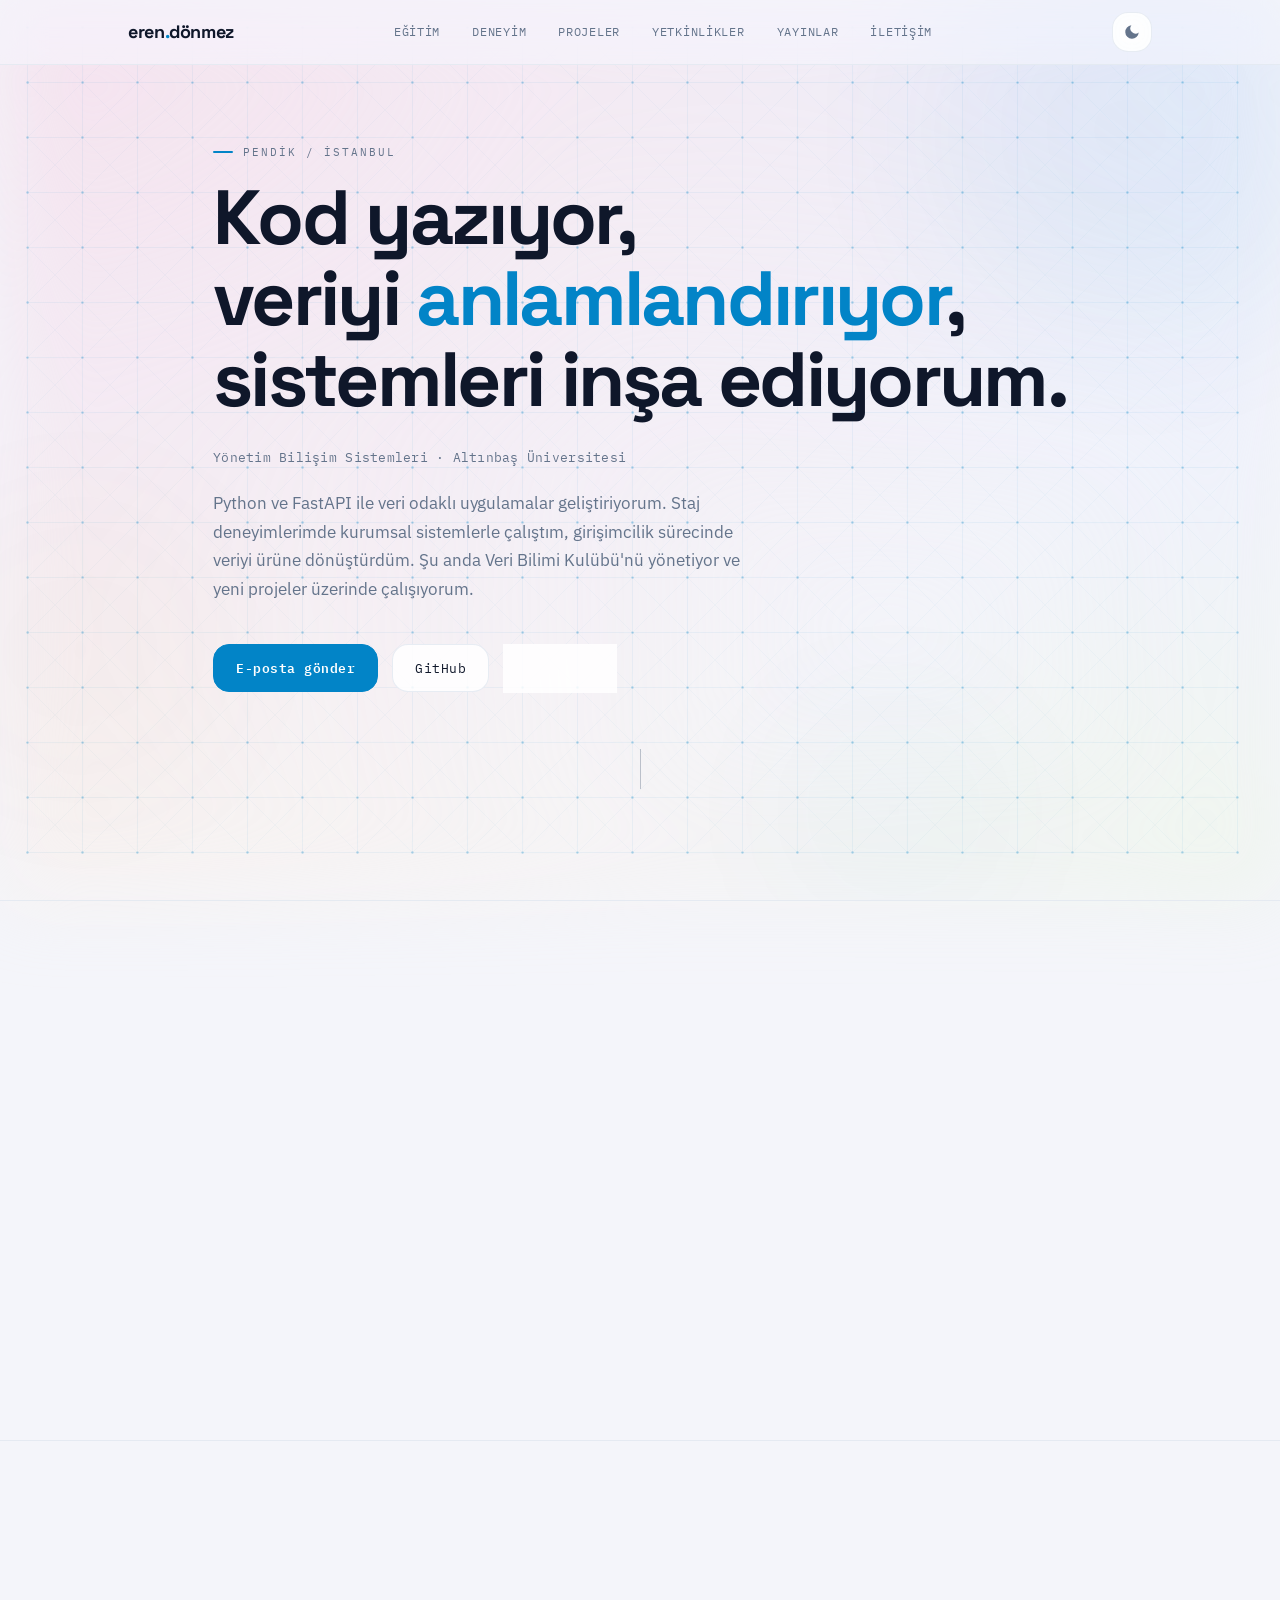
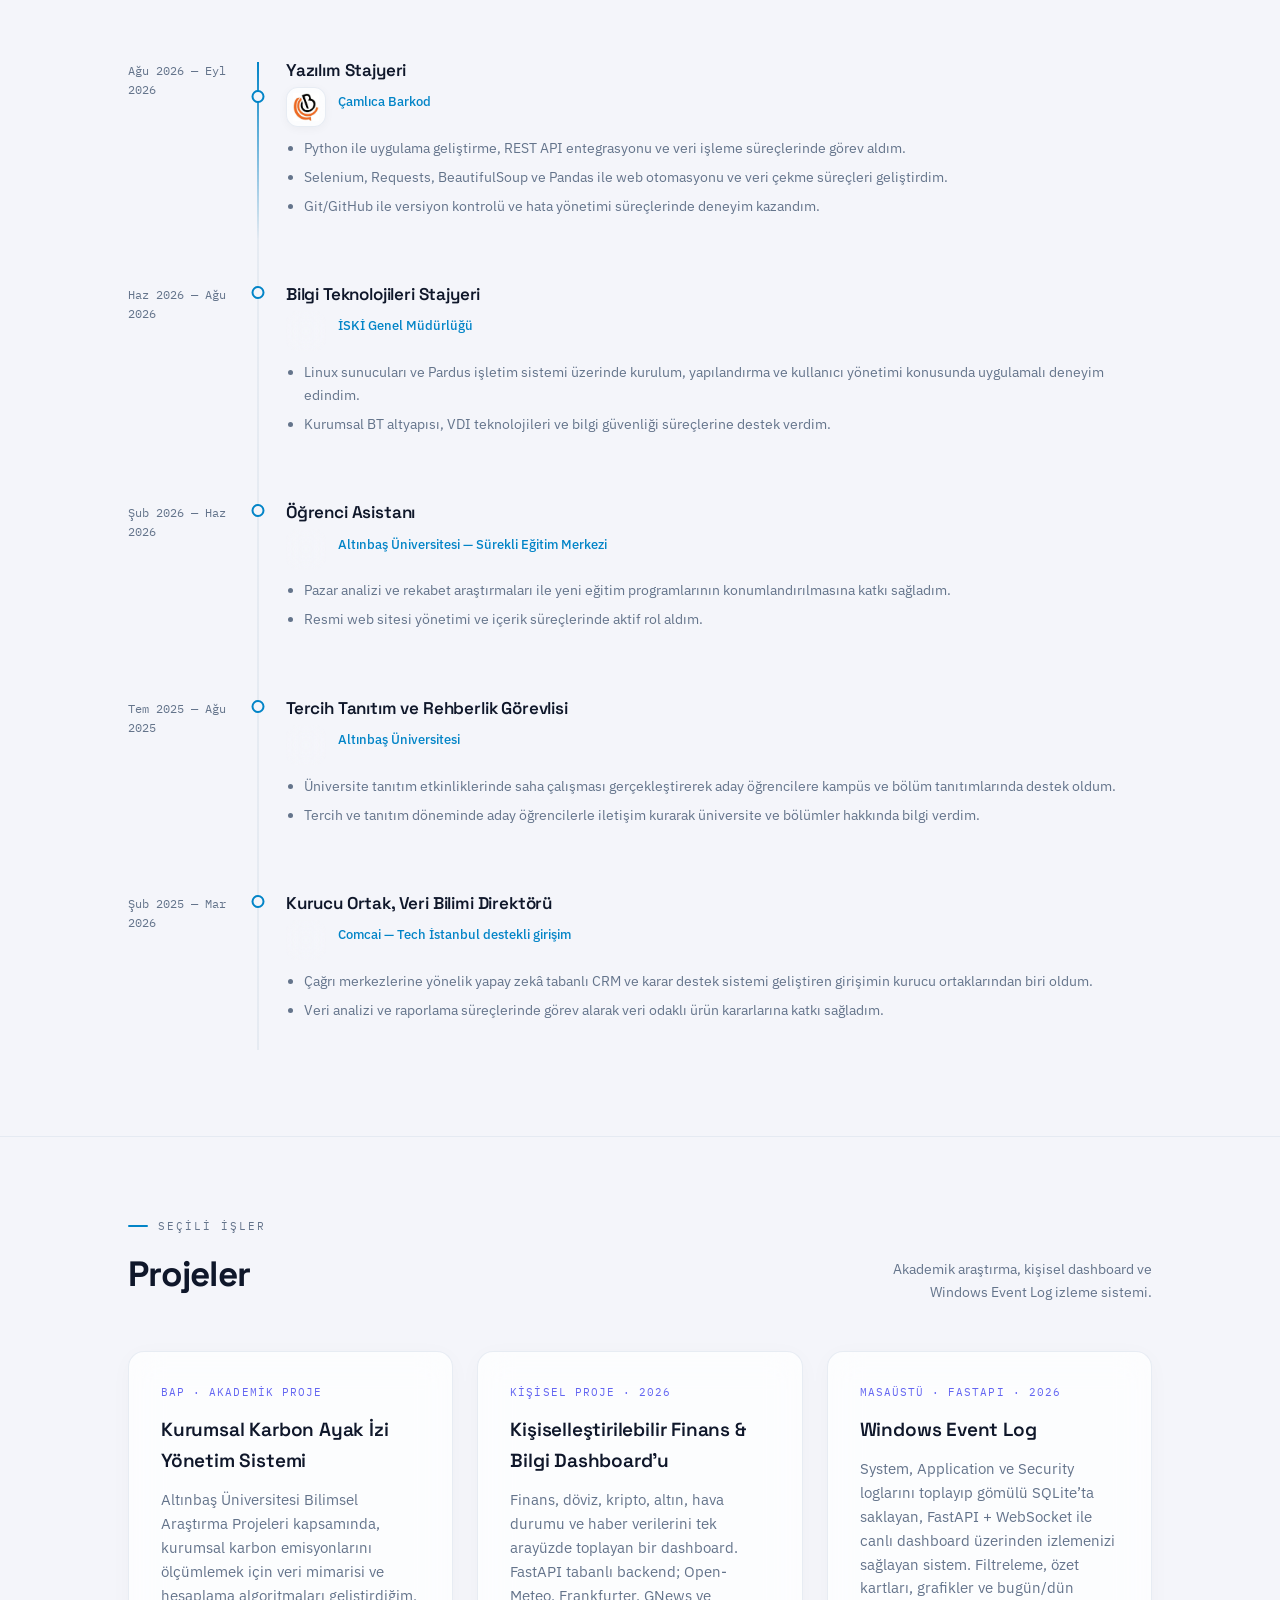
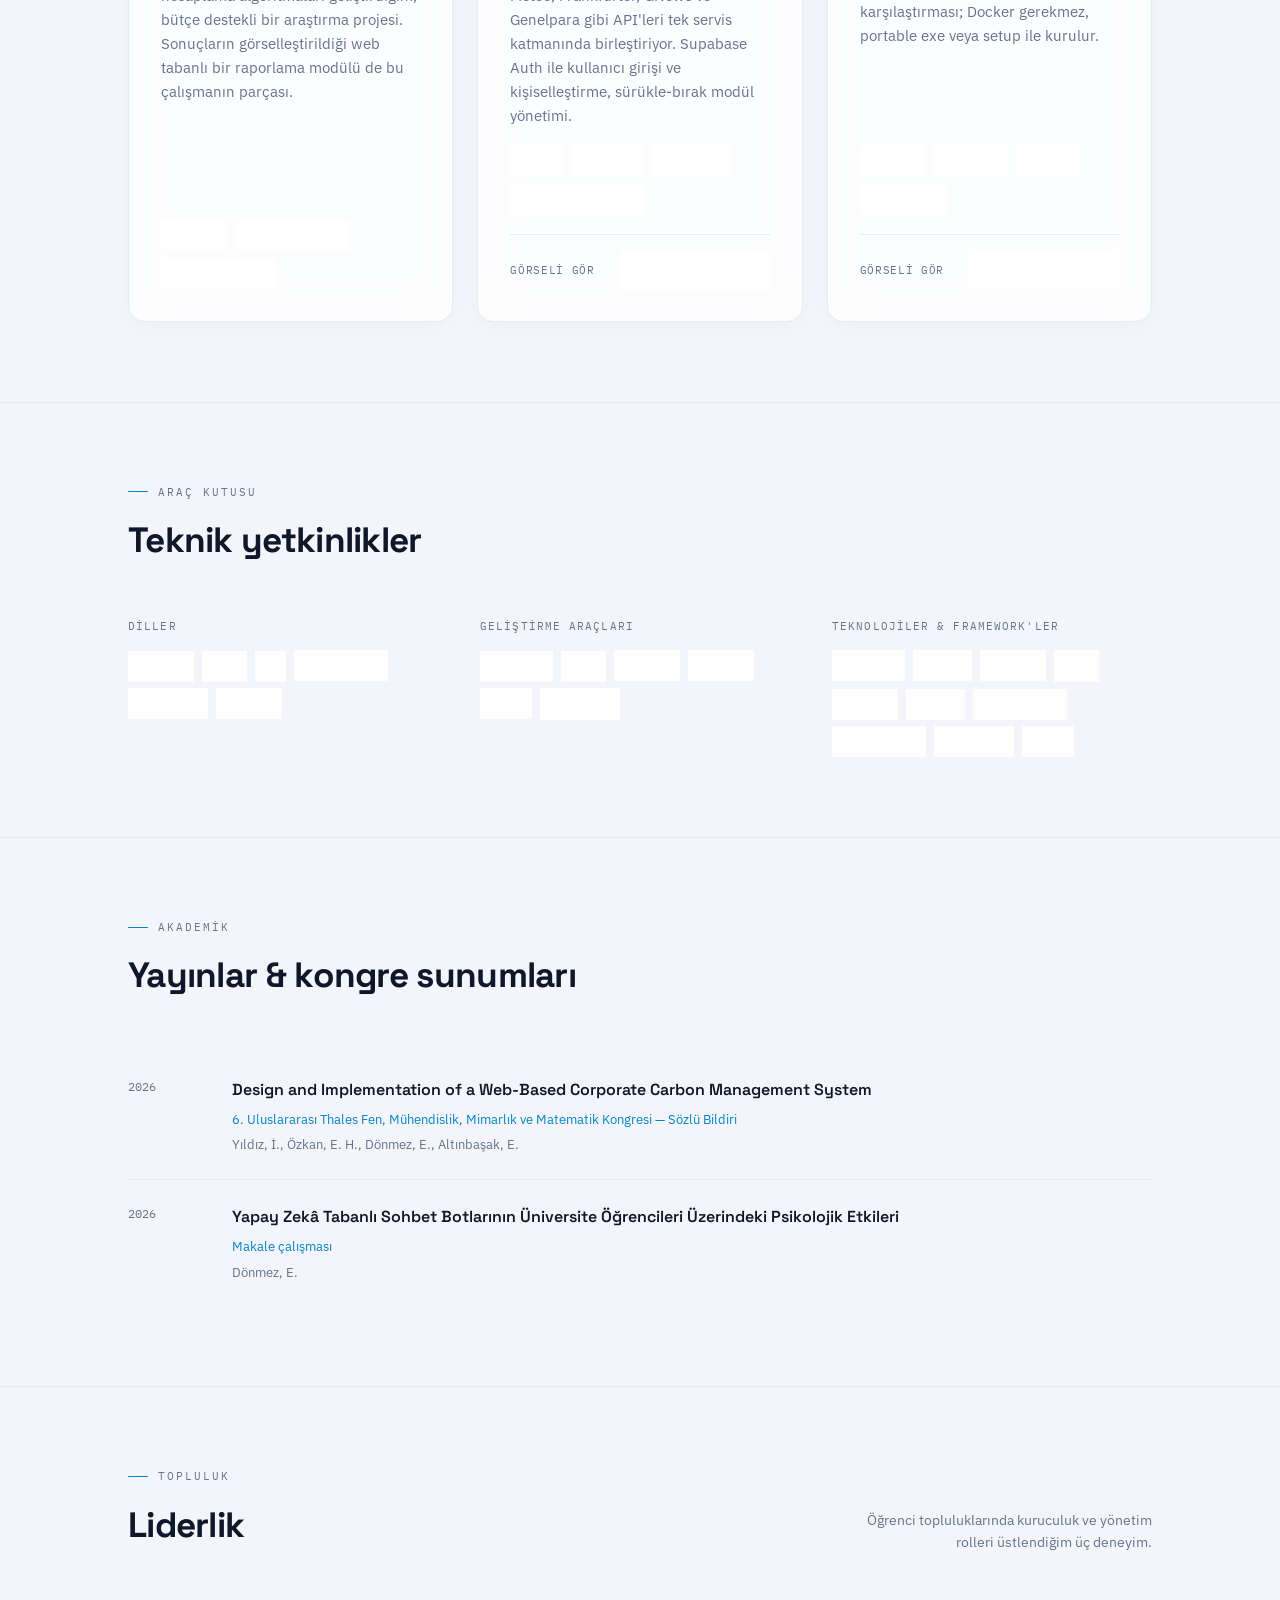
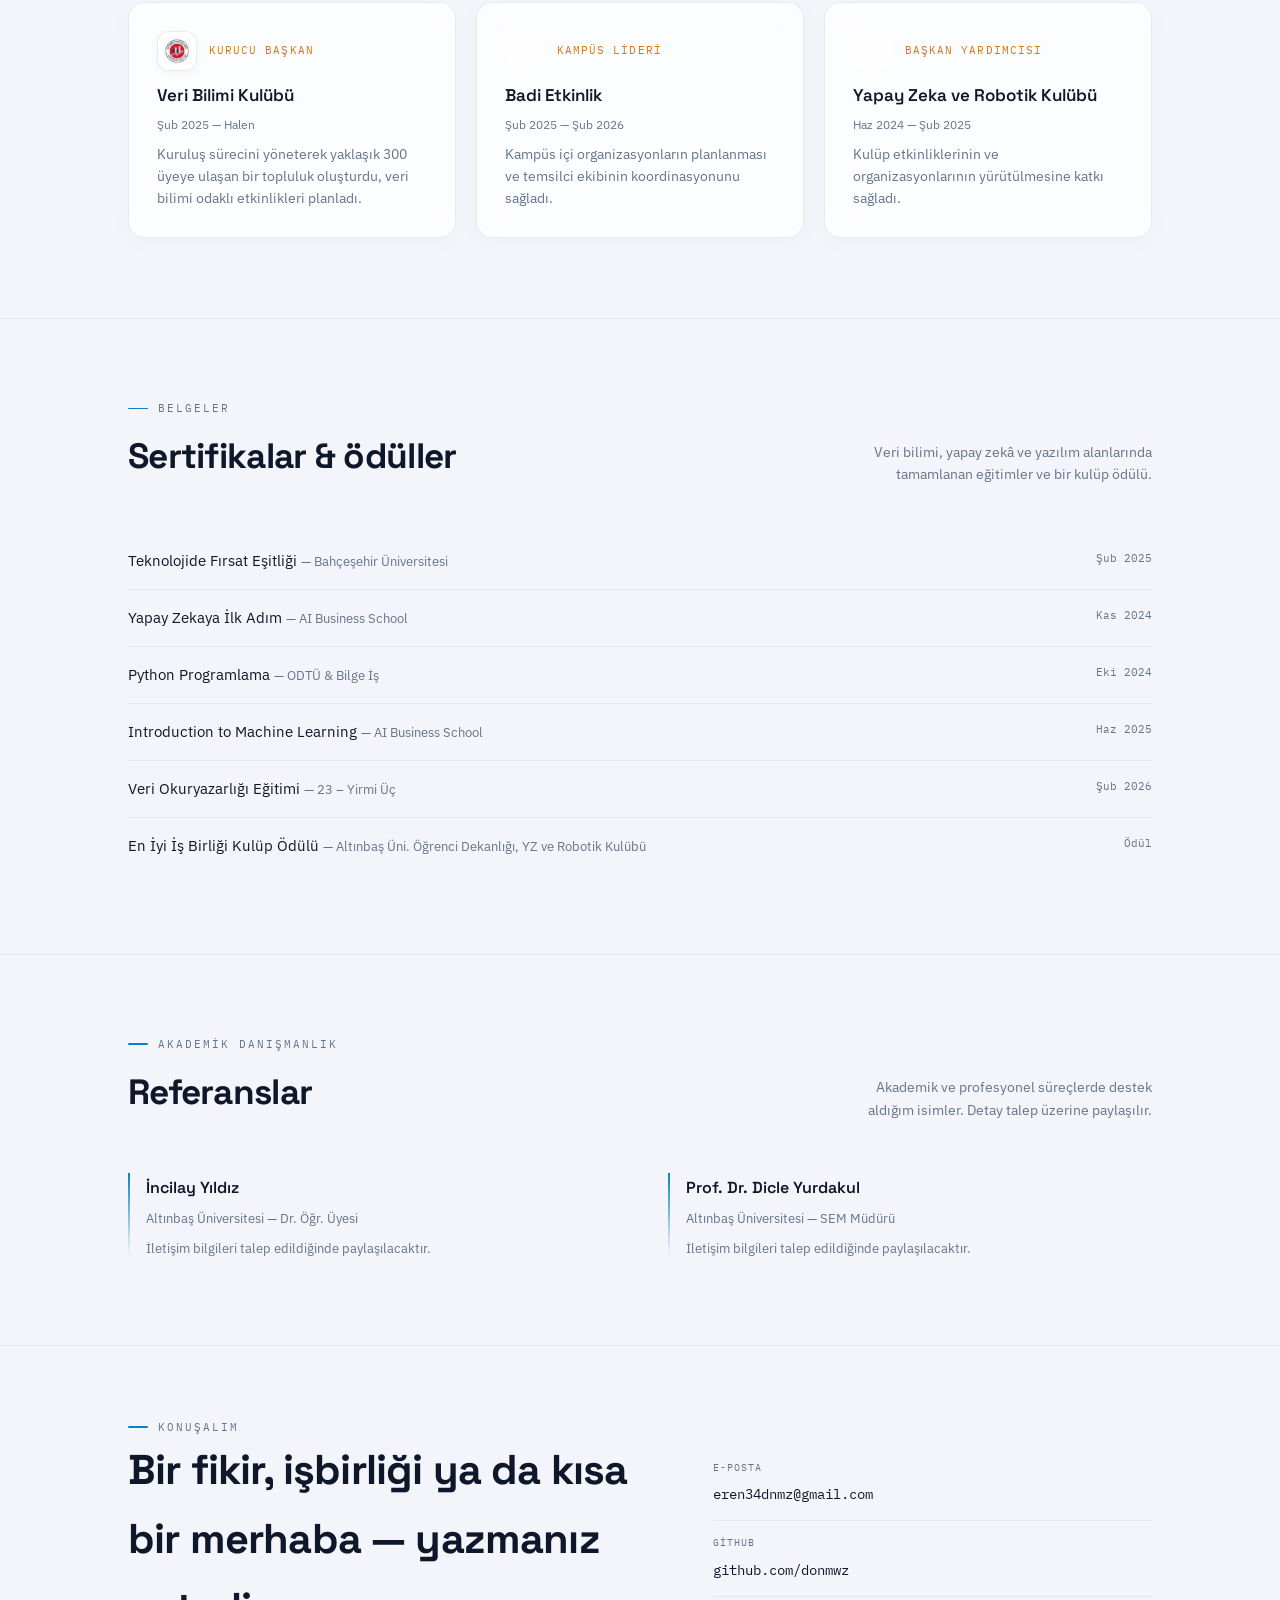
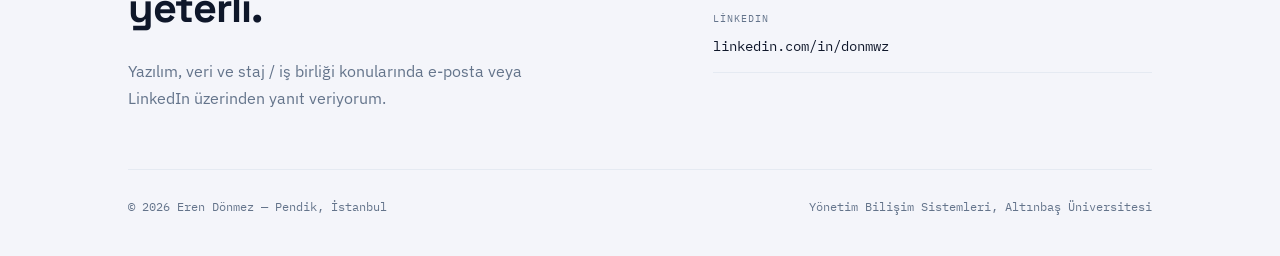
==== commit 1e19edbb: "proje görselleri ve yeni proje yüklendi" ====
--- a/index.html
+++ b/index.html
@@ -525,8 +525,8 @@
         </div>
 
         <p class="section-note">
-          Araştırma bütçesiyle yürütülen akademik bir proje ve uçtan
-          uca geliştirdiğim bir kişisel dashboard.
+          Akademik araştırma, kişisel dashboard ve Windows Event Log
+          izleme sistemi.
         </p>
 
       </div>
@@ -534,7 +534,7 @@
 
       <div class="proj-grid">
 
-        <div class="card reveal">
+        <article class="card reveal">
 
           <div class="tag">
             BAP · Akademik Proje
@@ -553,17 +553,21 @@
           </p>
 
           <div class="chip-row">
-
             <span class="chip">Python</span>
             <span class="chip">Veri Mimarisi</span>
             <span class="chip">Web Raporlama</span>
-
-          </div>
-
-        </div>
-
-
-        <div class="card reveal">
+          </div>
+
+        </article>
+
+
+        <article
+          class="card reveal project-card"
+          tabindex="0"
+          role="button"
+          data-images="images/daily2.png, images/daily3.png, images/daily4.png"
+          data-title="Kişiselleştirilebilir Finans & Bilgi Dashboard'u"
+          aria-label="Proje görselini aç: Finans Dashboard">
 
           <div class="tag">
             Kişisel Proje · 2026
@@ -583,15 +587,71 @@
           </p>
 
           <div class="chip-row">
-
             <span class="chip">Vite</span>
             <span class="chip">FastAPI</span>
             <span class="chip">Supabase</span>
             <span class="chip">Bootstrap/Tabler</span>
-
-          </div>
-
-        </div>
+          </div>
+
+          <div class="card-actions">
+            <span class="card-hint">Görseli gör</span>
+            <a
+              class="btn ghost card-github"
+              href="https://github.com/donmwz/DailyDashboard"
+              target="_blank"
+              rel="noopener"
+              data-stop-lightbox>
+              GitHub'da göster
+            </a>
+          </div>
+
+        </article>
+
+
+        <article
+          class="card reveal project-card"
+          tabindex="0"
+          role="button"
+          data-images="images/windows_event1.png, images/windows_event2.png"
+          data-title="Windows Event Log"
+          aria-label="Proje görselini aç: Windows Event Log">
+
+          <div class="tag">
+            Masaüstü · FastAPI · 2026
+          </div>
+
+          <h3>
+            Windows Event Log
+          </h3>
+
+          <p>
+            System, Application ve Security loglarını toplayıp gömülü
+            SQLite’ta saklayan, FastAPI + WebSocket ile canlı dashboard
+            üzerinden izlemenizi sağlayan sistem. Filtreleme, özet kartları,
+            grafikler ve bugün/dün karşılaştırması; Docker gerekmez,
+            portable exe veya setup ile kurulur.
+          </p>
+
+          <div class="chip-row">
+            <span class="chip">Python</span>
+            <span class="chip">FastAPI</span>
+            <span class="chip">SQLite</span>
+            <span class="chip">WebSocket</span>
+          </div>
+
+          <div class="card-actions">
+            <span class="card-hint">Görseli gör</span>
+            <a
+              class="btn ghost card-github"
+              href="https://github.com/donmwz/Windows-Event-Log"
+              target="_blank"
+              rel="noopener"
+              data-stop-lightbox>
+              GitHub'da göster
+            </a>
+          </div>
+
+        </article>
 
       </div>
 
@@ -1164,6 +1224,50 @@
 </footer>
 
 
+<!-- Project image lightbox -->
+<div
+  class="lightbox"
+  id="projectLightbox"
+  hidden
+  role="dialog"
+  aria-modal="true"
+  aria-label="Proje görseli">
+
+  <button
+    type="button"
+    class="lightbox-close"
+    id="lightboxClose"
+    aria-label="Kapat">
+    ×
+  </button>
+
+  <button
+    type="button"
+    class="lightbox-nav lightbox-prev"
+    id="lightboxPrev"
+    aria-label="Önceki görsel">
+    ‹
+  </button>
+
+  <figure class="lightbox-figure">
+    <img id="lightboxImage" src="" alt="">
+    <figcaption>
+      <span id="lightboxCaption"></span>
+      <span class="lightbox-count" id="lightboxCount"></span>
+    </figcaption>
+  </figure>
+
+  <button
+    type="button"
+    class="lightbox-nav lightbox-next"
+    id="lightboxNext"
+    aria-label="Sonraki görsel">
+    ›
+  </button>
+
+</div>
+
+
 <script src="script.js"></script>
 
 </body>
--- a/style.css
+++ b/style.css
@@ -1602,9 +1602,20 @@
   display: grid;
 
   grid-template-columns:
-    1fr 1fr;
+    repeat(3, 1fr);
 
   gap: 24px;
+}
+
+
+@media (max-width: 980px) {
+
+  .proj-grid {
+
+    grid-template-columns:
+      1fr 1fr;
+  }
+
 }
 
 
@@ -1637,6 +1648,10 @@
     32px;
 
   position: relative;
+
+  display: flex;
+
+  flex-direction: column;
 
   transition:
     transform 0.4s
@@ -1654,6 +1669,20 @@
 }
 
 
+.project-card {
+
+  cursor: pointer;
+}
+
+
+.project-card:focus-visible {
+
+  outline: 2px solid var(--accent);
+
+  outline-offset: 3px;
+}
+
+
 .card:hover {
 
   transform:
@@ -1722,6 +1751,260 @@
 
   line-height:
     1.65;
+
+  flex: 1;
+}
+
+
+.card-actions {
+
+  display: flex;
+
+  align-items: center;
+
+  justify-content: space-between;
+
+  gap: 12px;
+
+  flex-wrap: wrap;
+
+  margin-top: 20px;
+
+  padding-top: 16px;
+
+  border-top: 1px solid var(--line);
+}
+
+
+.card-hint {
+
+  font-family: var(--font-mono);
+
+  font-size: 11px;
+
+  letter-spacing: 0.06em;
+
+  text-transform: uppercase;
+
+  color: var(--ink-soft);
+}
+
+
+.project-card:hover .card-hint {
+
+  color: var(--accent);
+}
+
+
+.card-github {
+
+  font-size: 12px !important;
+
+  padding: 8px 14px !important;
+}
+
+
+/* ---------- PROJECT LIGHTBOX ---------- */
+
+.lightbox {
+
+  position: fixed;
+
+  inset: 0;
+
+  z-index: 100;
+
+  display: flex;
+
+  align-items: center;
+
+  justify-content: center;
+
+  padding: 24px;
+
+  background: rgba(9, 13, 22, 0.82);
+
+  backdrop-filter: blur(10px);
+
+  -webkit-backdrop-filter: blur(10px);
+}
+
+
+.lightbox[hidden] {
+
+  display: none;
+}
+
+
+.lightbox-figure {
+
+  max-width: min(960px, 100%);
+
+  max-height: 90vh;
+
+  margin: 0;
+
+  text-align: center;
+}
+
+
+.lightbox-figure img {
+
+  display: block;
+
+  max-width: 100%;
+
+  max-height: 78vh;
+
+  margin: 0 auto;
+
+  border-radius: 12px;
+
+  border: 1px solid var(--line);
+
+  background: var(--bg-raised);
+
+  object-fit: contain;
+}
+
+
+.lightbox-figure figcaption {
+
+  margin-top: 14px;
+
+  font-family: var(--font-display);
+
+  font-size: 15px;
+
+  color: #F1F5F9;
+
+  display: flex;
+
+  flex-direction: column;
+
+  gap: 6px;
+
+  align-items: center;
+}
+
+
+.lightbox-count {
+
+  font-family: var(--font-mono);
+
+  font-size: 12px;
+
+  letter-spacing: 0.06em;
+
+  color: rgba(241, 245, 249, 0.65);
+}
+
+
+.lightbox-close {
+
+  position: absolute;
+
+  top: 18px;
+
+  right: 22px;
+
+  width: 44px;
+
+  height: 44px;
+
+  border: 1px solid rgba(255, 255, 255, 0.2);
+
+  border-radius: 12px;
+
+  background: rgba(17, 24, 39, 0.7);
+
+  color: #F1F5F9;
+
+  font-size: 28px;
+
+  line-height: 1;
+
+  cursor: pointer;
+
+  z-index: 2;
+
+  transition: border-color 0.2s ease, color 0.2s ease;
+}
+
+
+.lightbox-close:hover {
+
+  border-color: var(--accent);
+
+  color: var(--accent);
+}
+
+
+.lightbox-nav {
+
+  position: absolute;
+
+  top: 50%;
+
+  transform: translateY(-50%);
+
+  width: 44px;
+
+  height: 44px;
+
+  border: 1px solid rgba(255, 255, 255, 0.2);
+
+  border-radius: 12px;
+
+  background: rgba(17, 24, 39, 0.7);
+
+  color: #F1F5F9;
+
+  font-size: 28px;
+
+  line-height: 1;
+
+  cursor: pointer;
+
+  z-index: 2;
+
+  transition: border-color 0.2s ease, color 0.2s ease;
+}
+
+
+.lightbox-prev {
+
+  left: 18px;
+}
+
+
+.lightbox-next {
+
+  right: 18px;
+}
+
+
+.lightbox-nav:hover {
+
+  border-color: var(--accent);
+
+  color: var(--accent);
+}
+
+
+@media (max-width: 640px) {
+
+  .lightbox-prev {
+
+    left: 8px;
+  }
+
+
+  .lightbox-next {
+
+    right: 8px;
+  }
+
 }
 
 
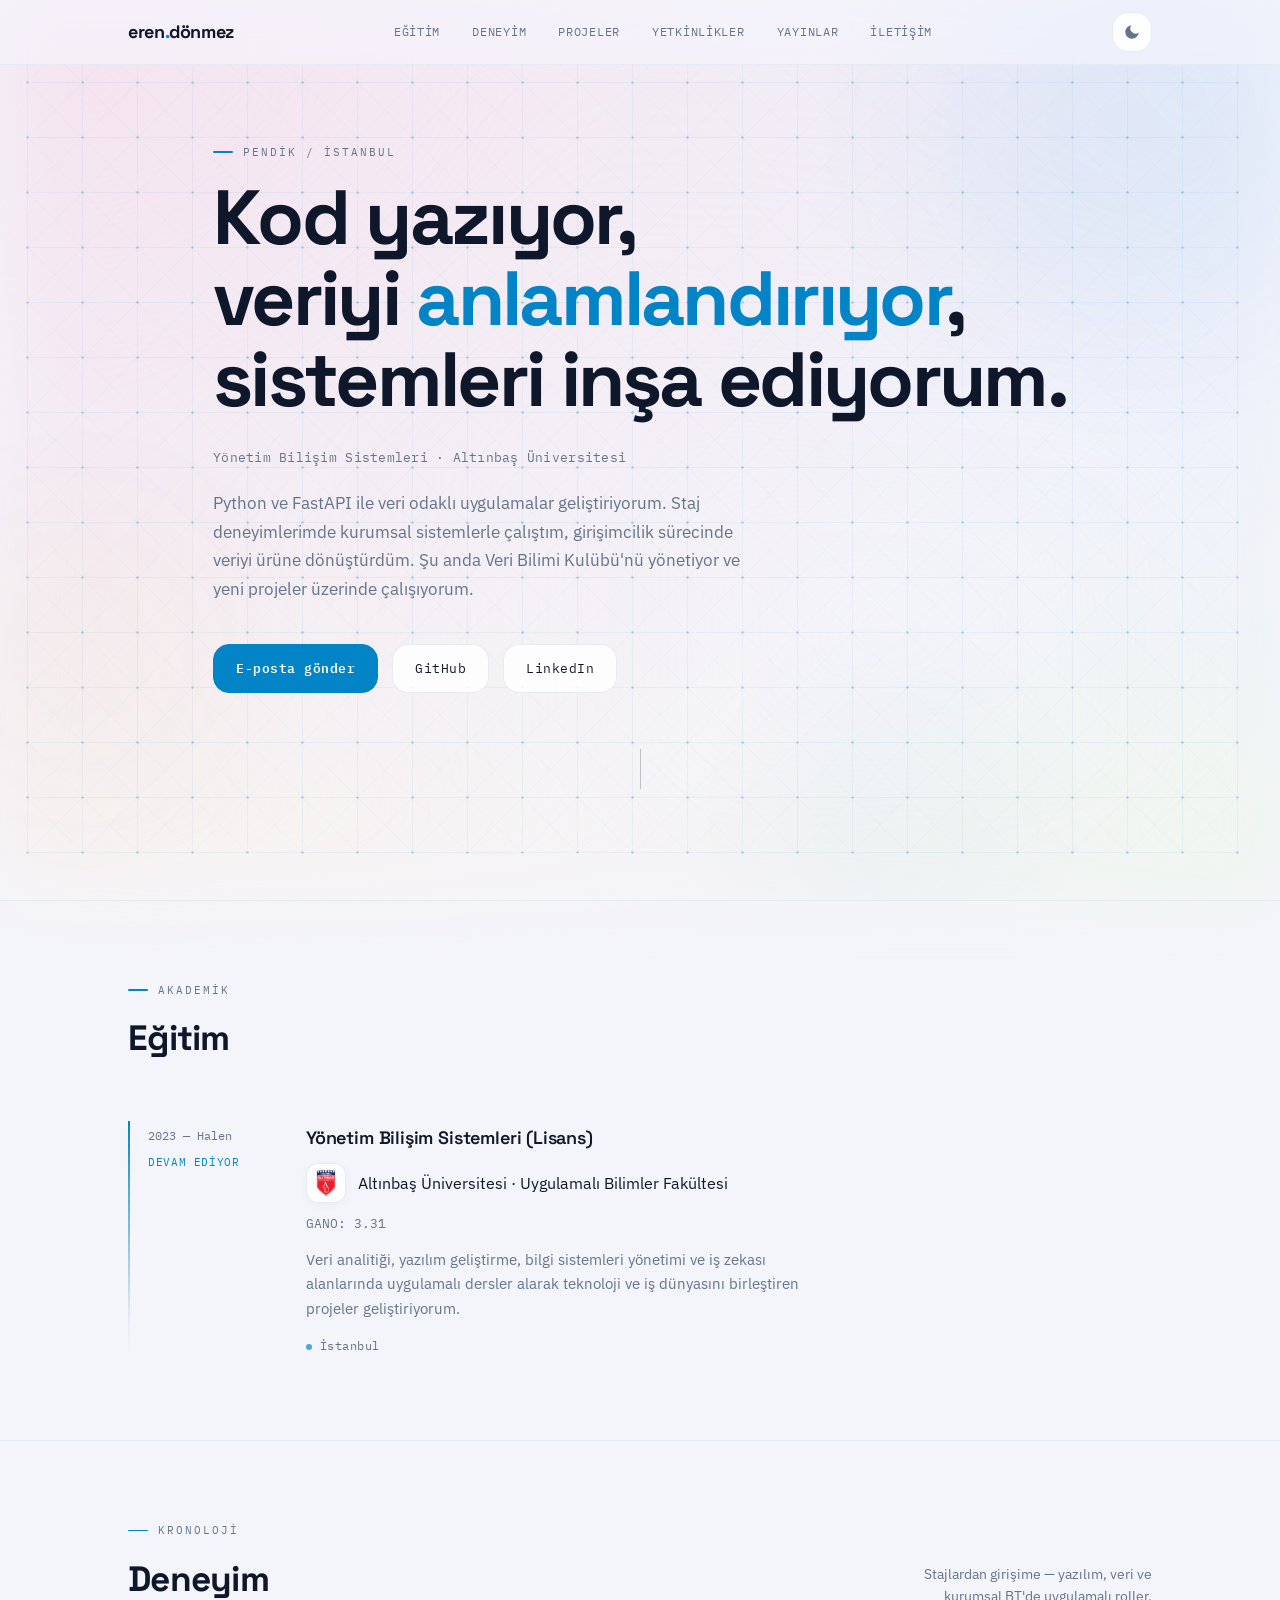
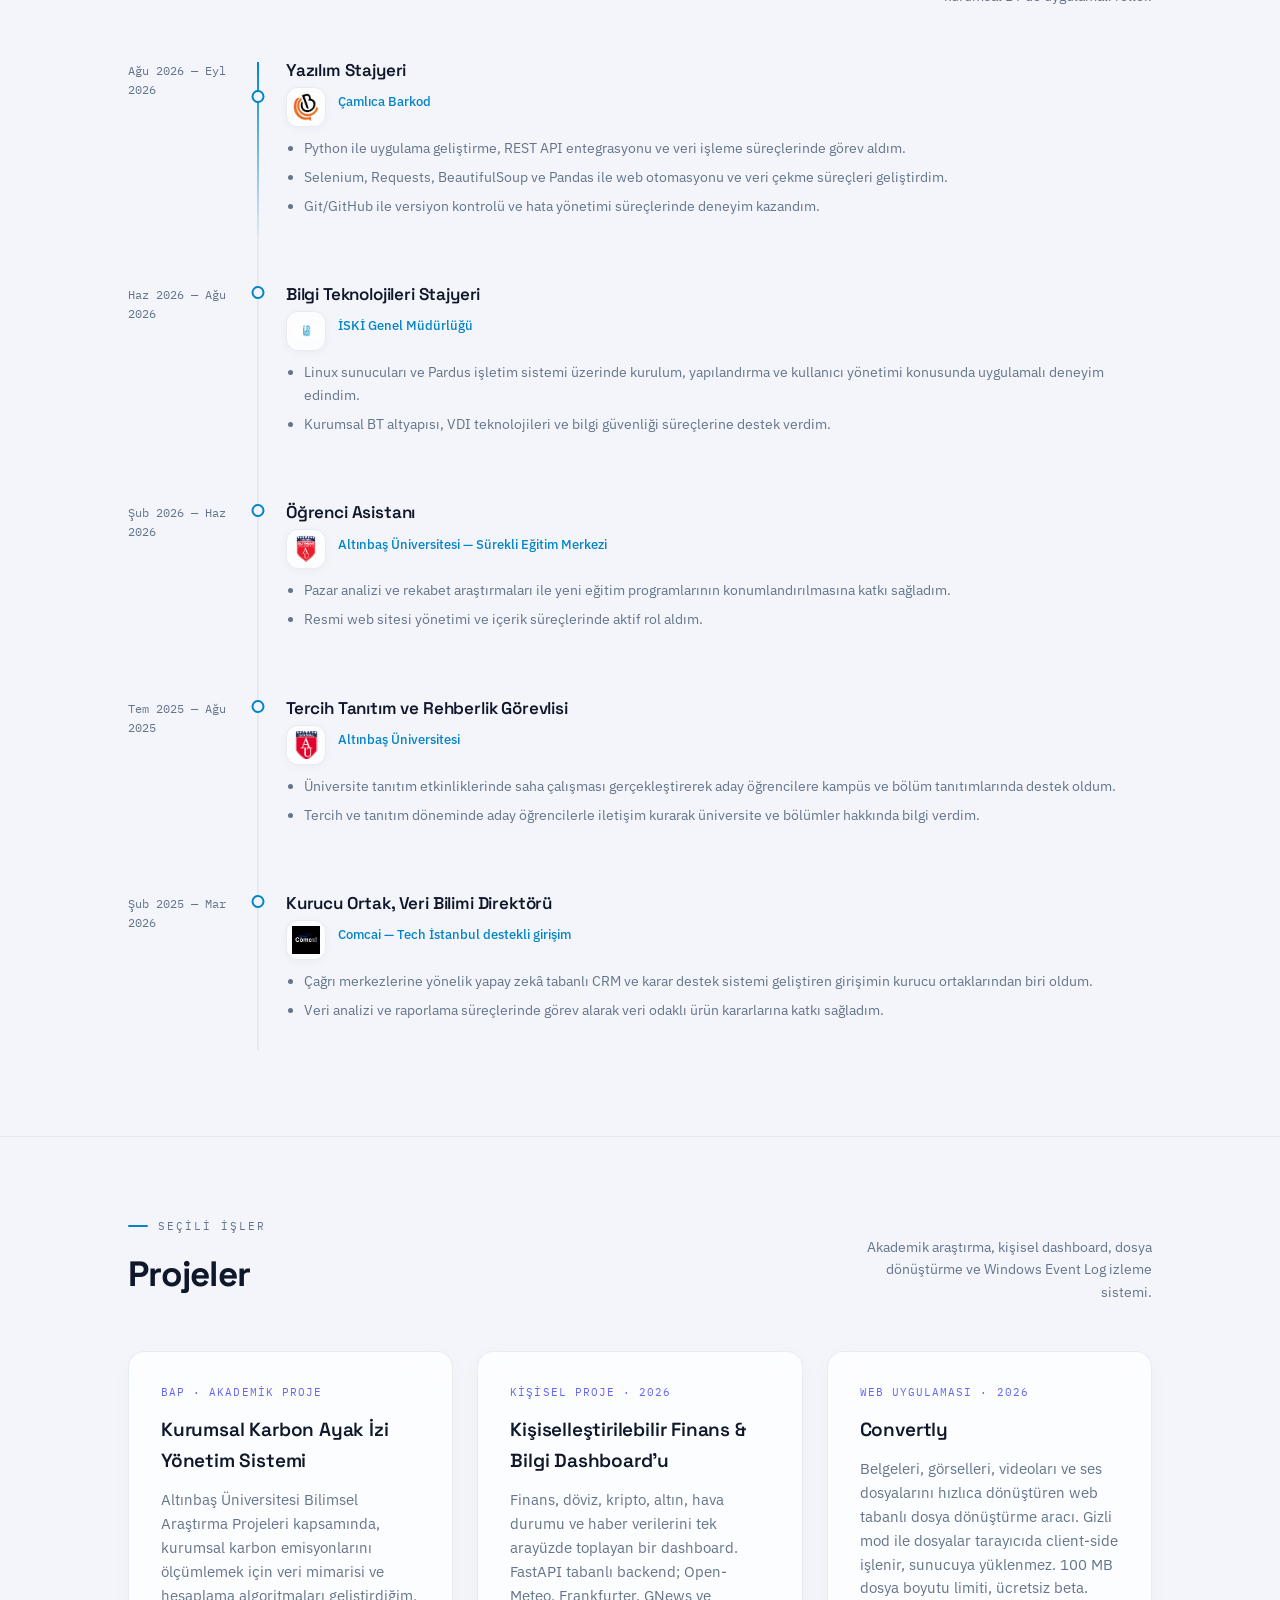
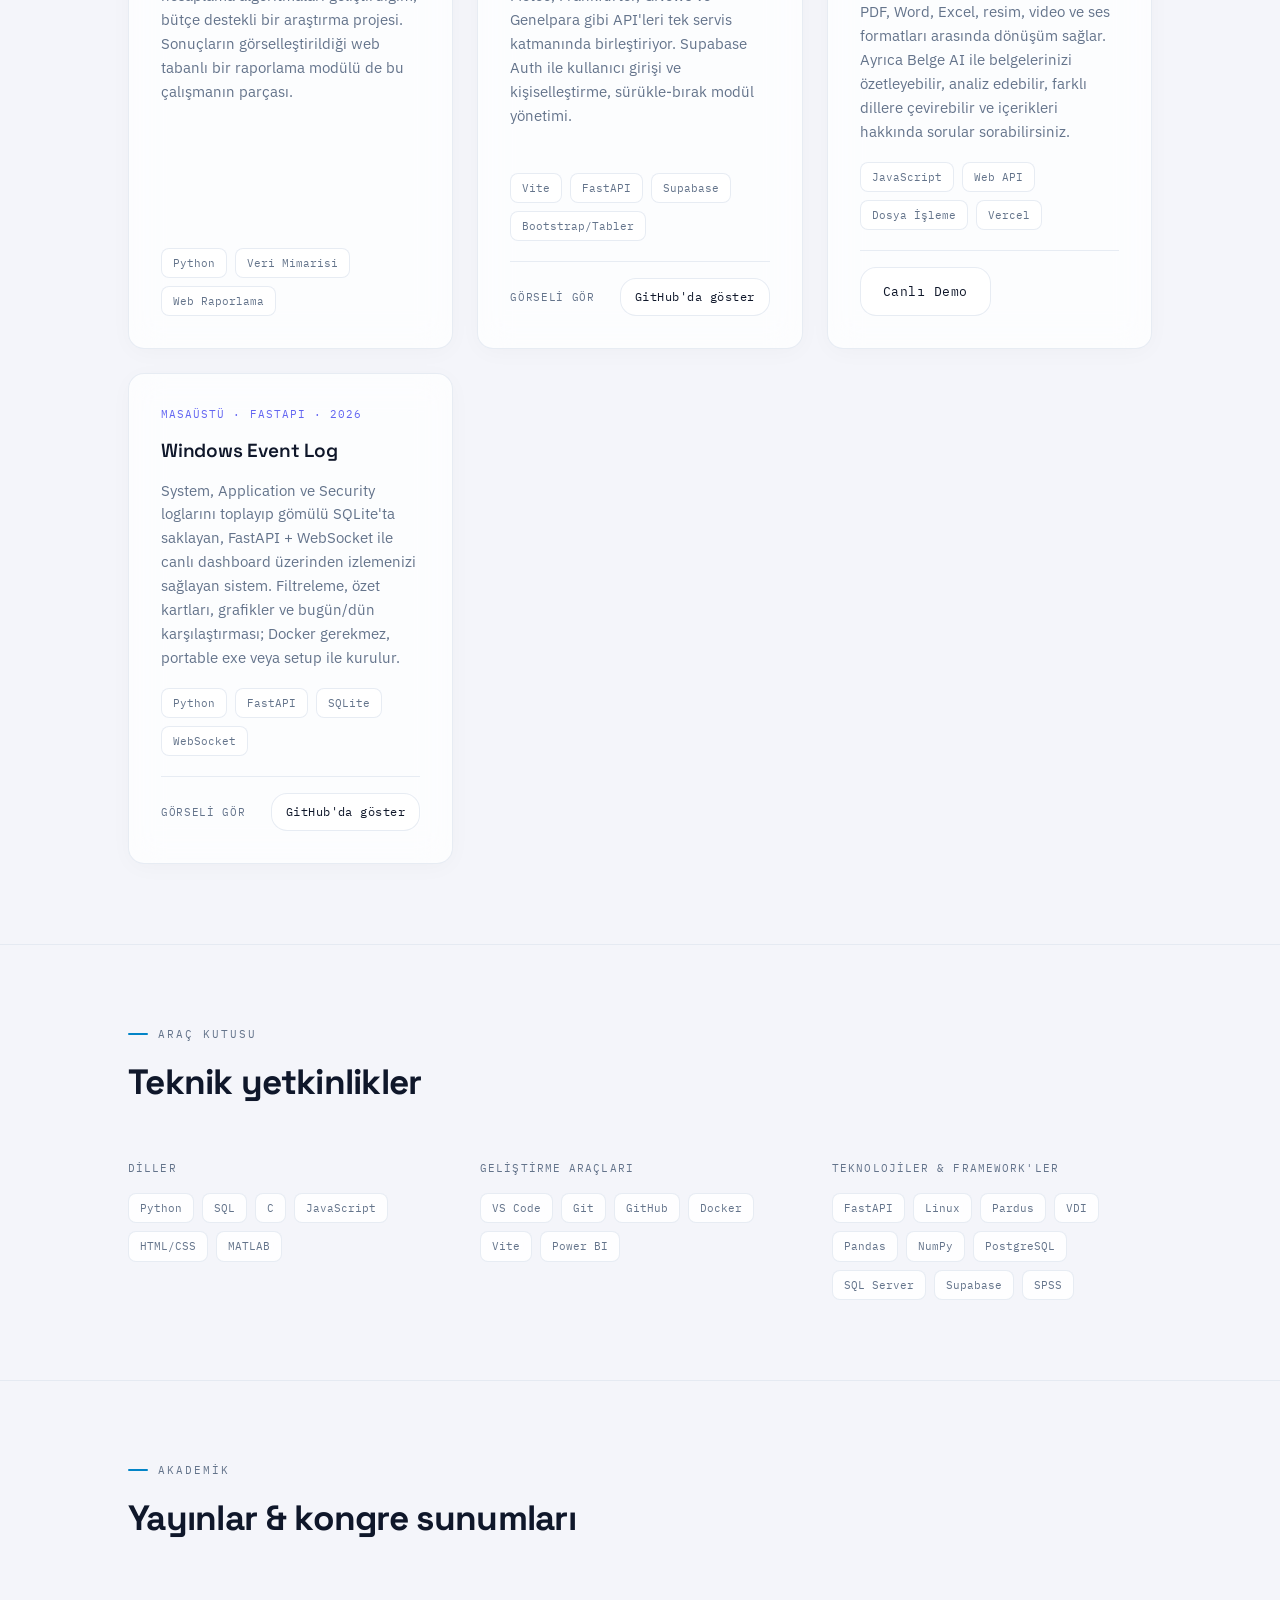
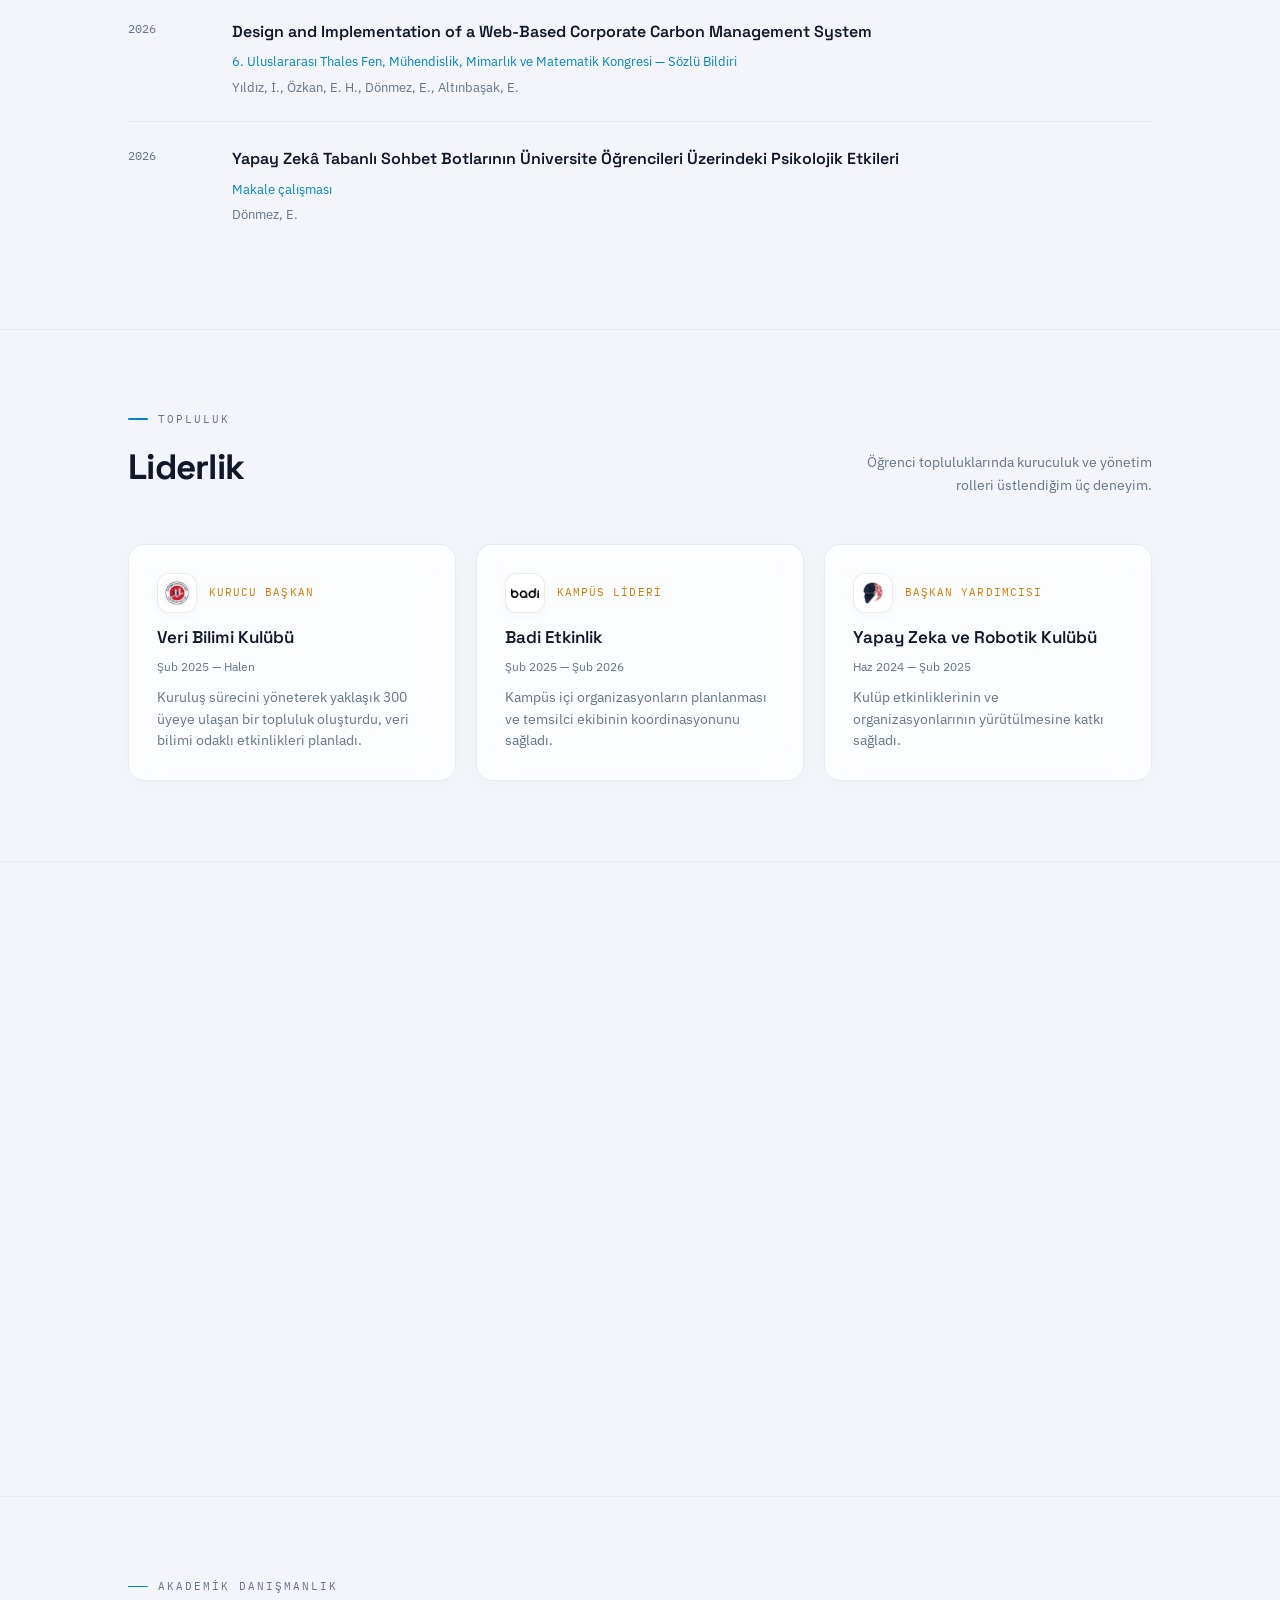
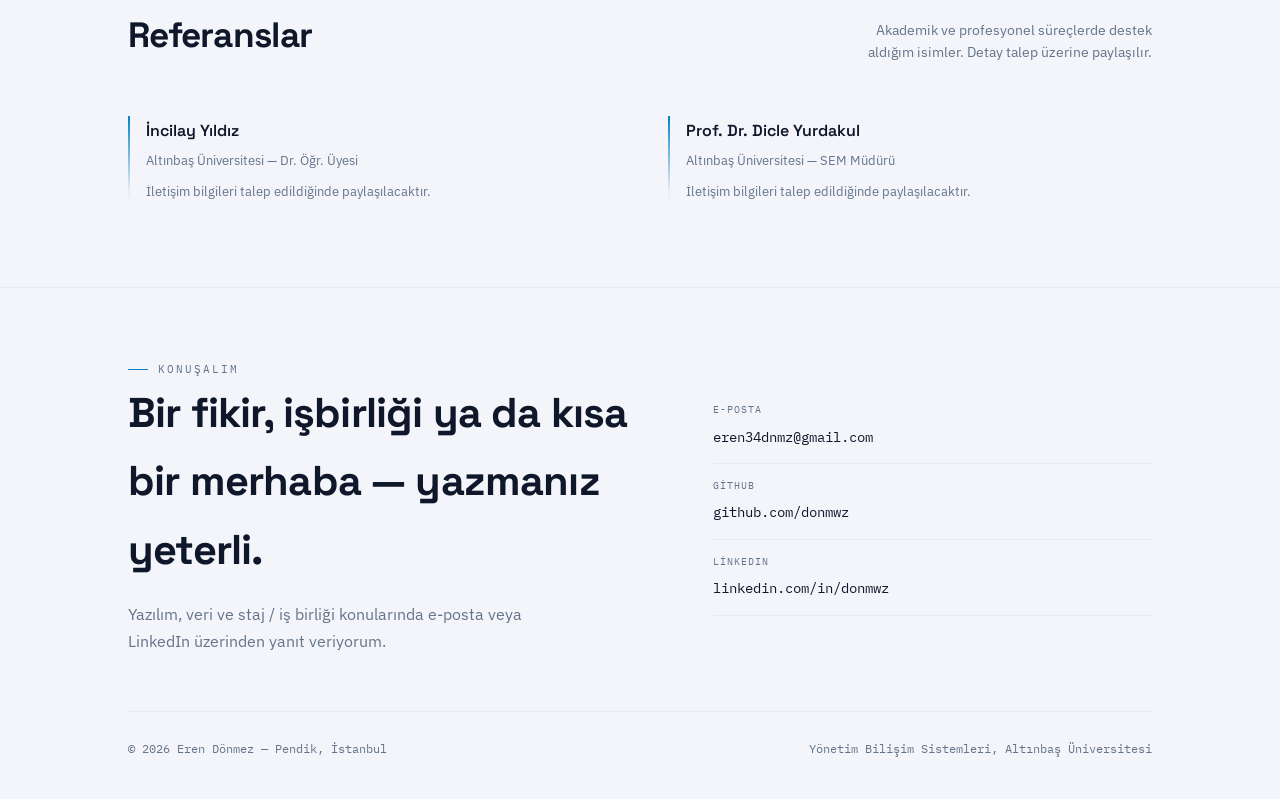
==== commit 72d50416: "convertly eklendi." ====
--- a/index.html
+++ b/index.html
@@ -272,7 +272,7 @@
         </div>
 
         <p class="section-note">
-          Stajlardan girişime — yazılım, veri ve kurumsal BT’de
+          Stajlardan girişime — yazılım, veri ve kurumsal BT'de
           uygulamalı roller.
         </p>
 
@@ -525,7 +525,7 @@
         </div>
 
         <p class="section-note">
-          Akademik araştırma, kişisel dashboard ve Windows Event Log
+          Akademik araştırma, kişisel dashboard, dosya dönüştürme ve Windows Event Log
           izleme sistemi.
         </p>
 
@@ -608,6 +608,44 @@
         </article>
 
 
+        <article class="card reveal">
+
+          <div class="tag">
+            Web Uygulaması · 2026
+          </div>
+
+          <h3>
+            Convertly
+          </h3>
+
+          <p>
+            Belgeleri, görselleri, videoları ve ses dosyalarını hızlıca
+            dönüştüren web tabanlı dosya dönüştürme aracı. Gizli mod ile
+            dosyalar tarayıcıda client-side işlenir, sunucuya yüklenmez.
+            100 MB dosya boyutu limiti, ücretsiz beta. PDF, Word, Excel,
+            resim, video ve ses formatları arasında dönüşüm sağlar. Ayrıca Belge AI ile belgelerinizi özetleyebilir, analiz edebilir, farklı dillere çevirebilir ve içerikleri hakkında sorular sorabilirsiniz.
+          </p>
+
+          <div class="chip-row">
+            <span class="chip">JavaScript</span>
+            <span class="chip">Web API</span>
+            <span class="chip">Dosya İşleme</span>
+            <span class="chip">Vercel</span>
+          </div>
+
+          <div class="card-actions">
+            <a
+              class="btn ghost"
+              href="https://converter-eight-gamma.vercel.app/"
+              target="_blank"
+              rel="noopener">
+              Canlı Demo
+            </a>
+          </div>
+
+        </article>
+
+
         <article
           class="card reveal project-card"
           tabindex="0"
@@ -626,7 +664,7 @@
 
           <p>
             System, Application ve Security loglarını toplayıp gömülü
-            SQLite’ta saklayan, FastAPI + WebSocket ile canlı dashboard
+            SQLite'ta saklayan, FastAPI + WebSocket ile canlı dashboard
             üzerinden izlemenizi sağlayan sistem. Filtreleme, özet kartları,
             grafikler ve bugün/dün karşılaştırması; Docker gerekmez,
             portable exe veya setup ile kurulur.
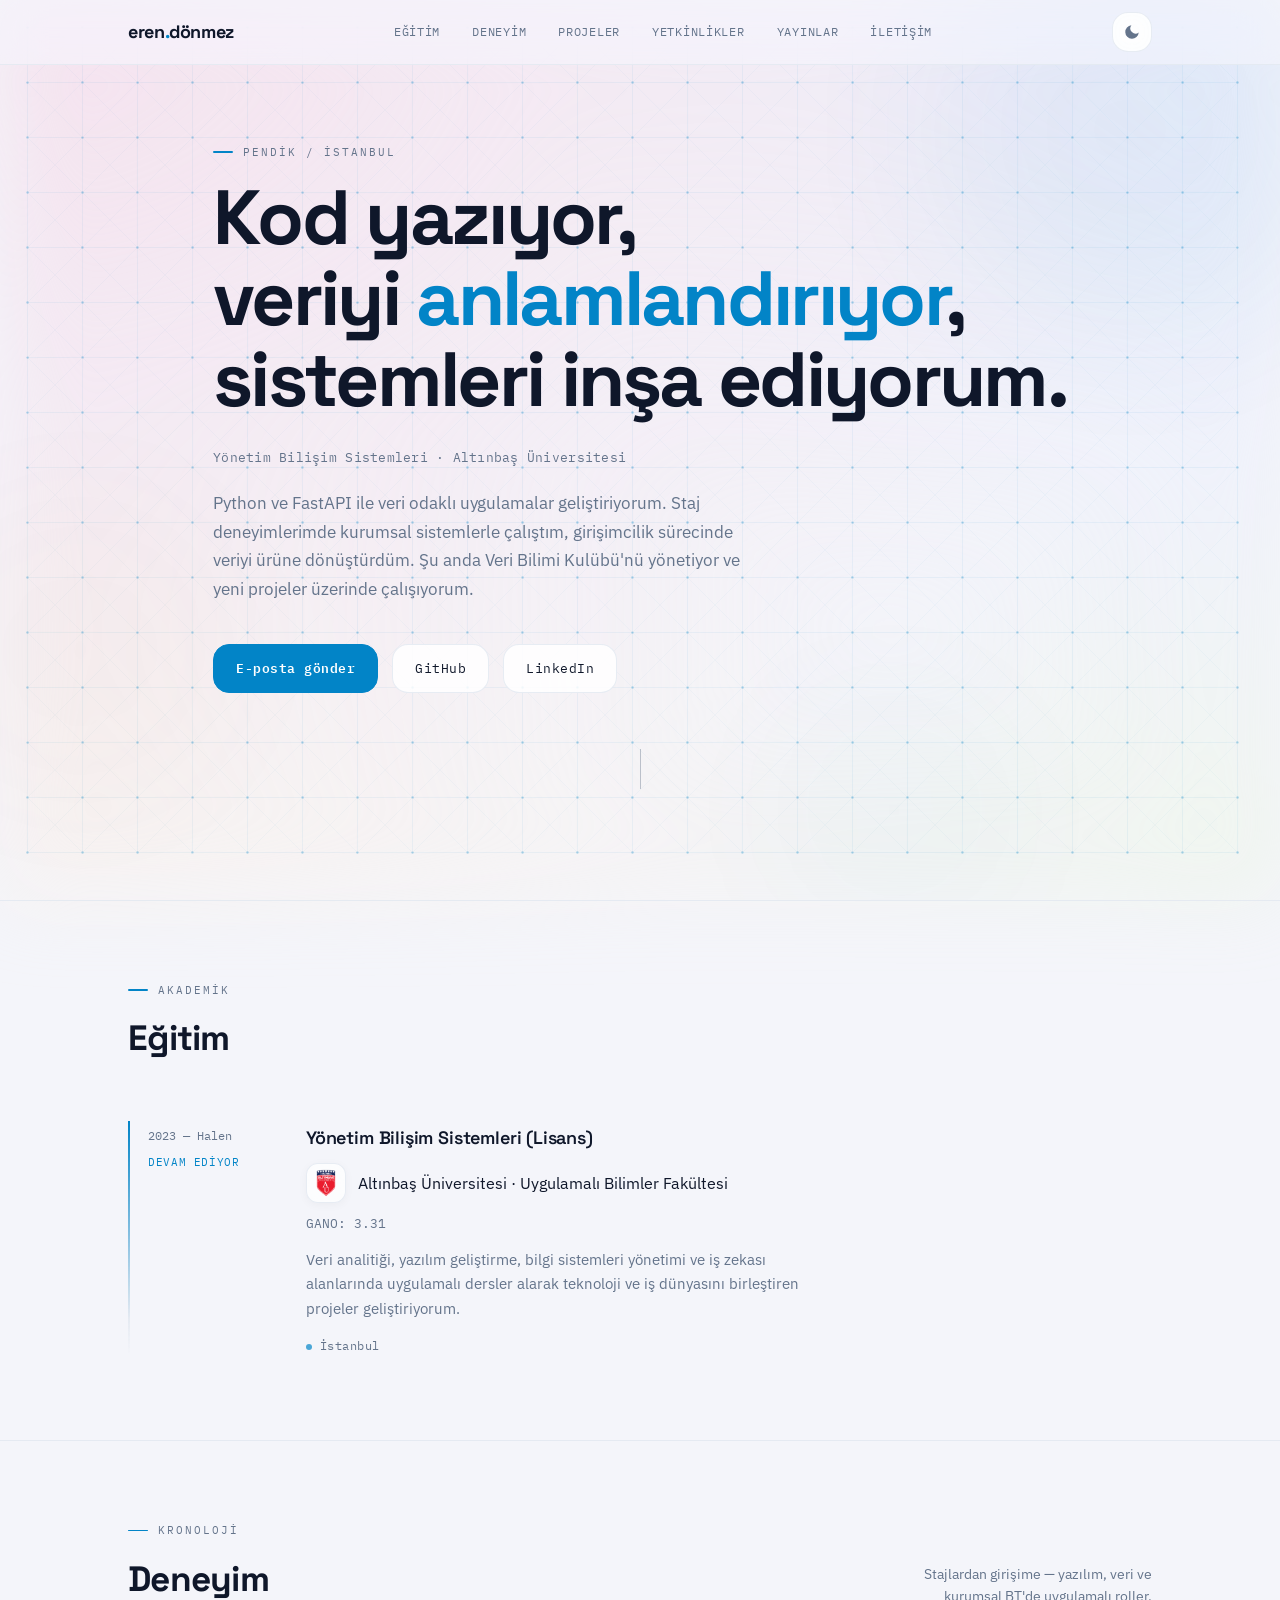
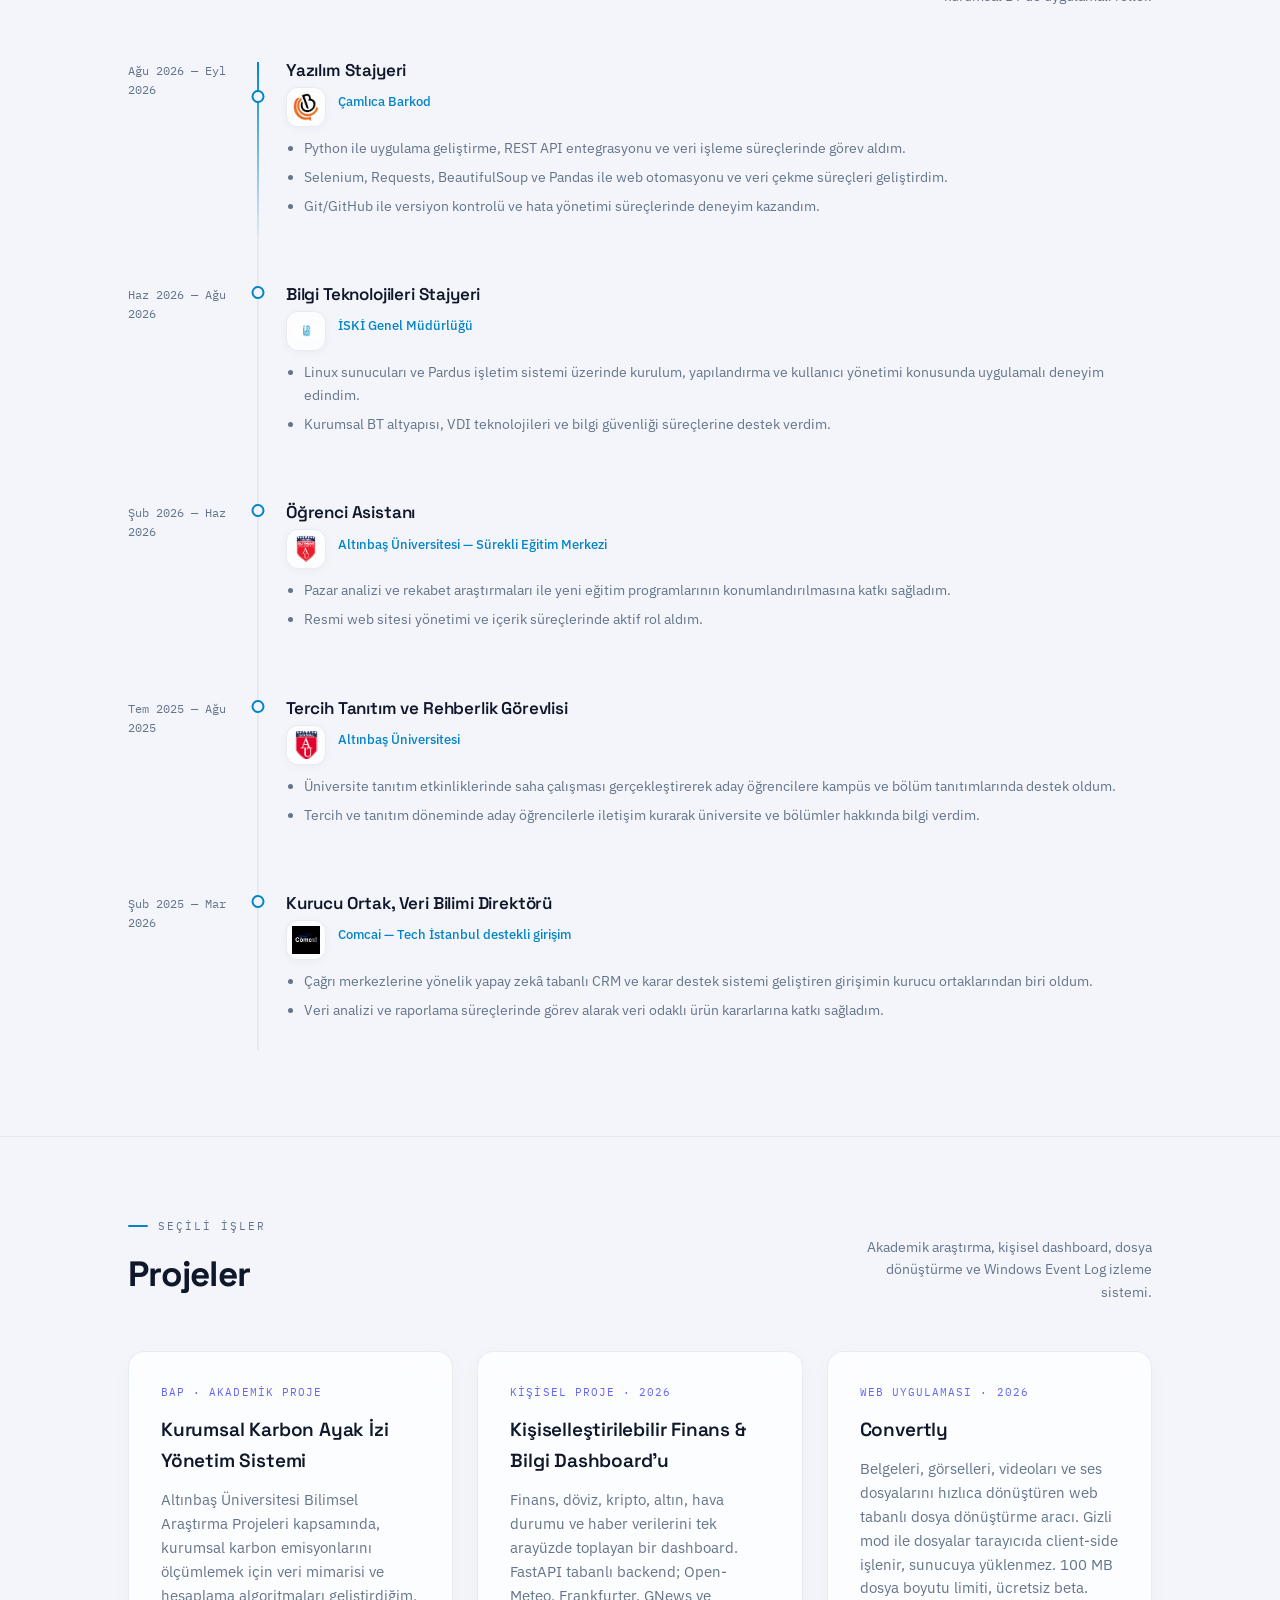
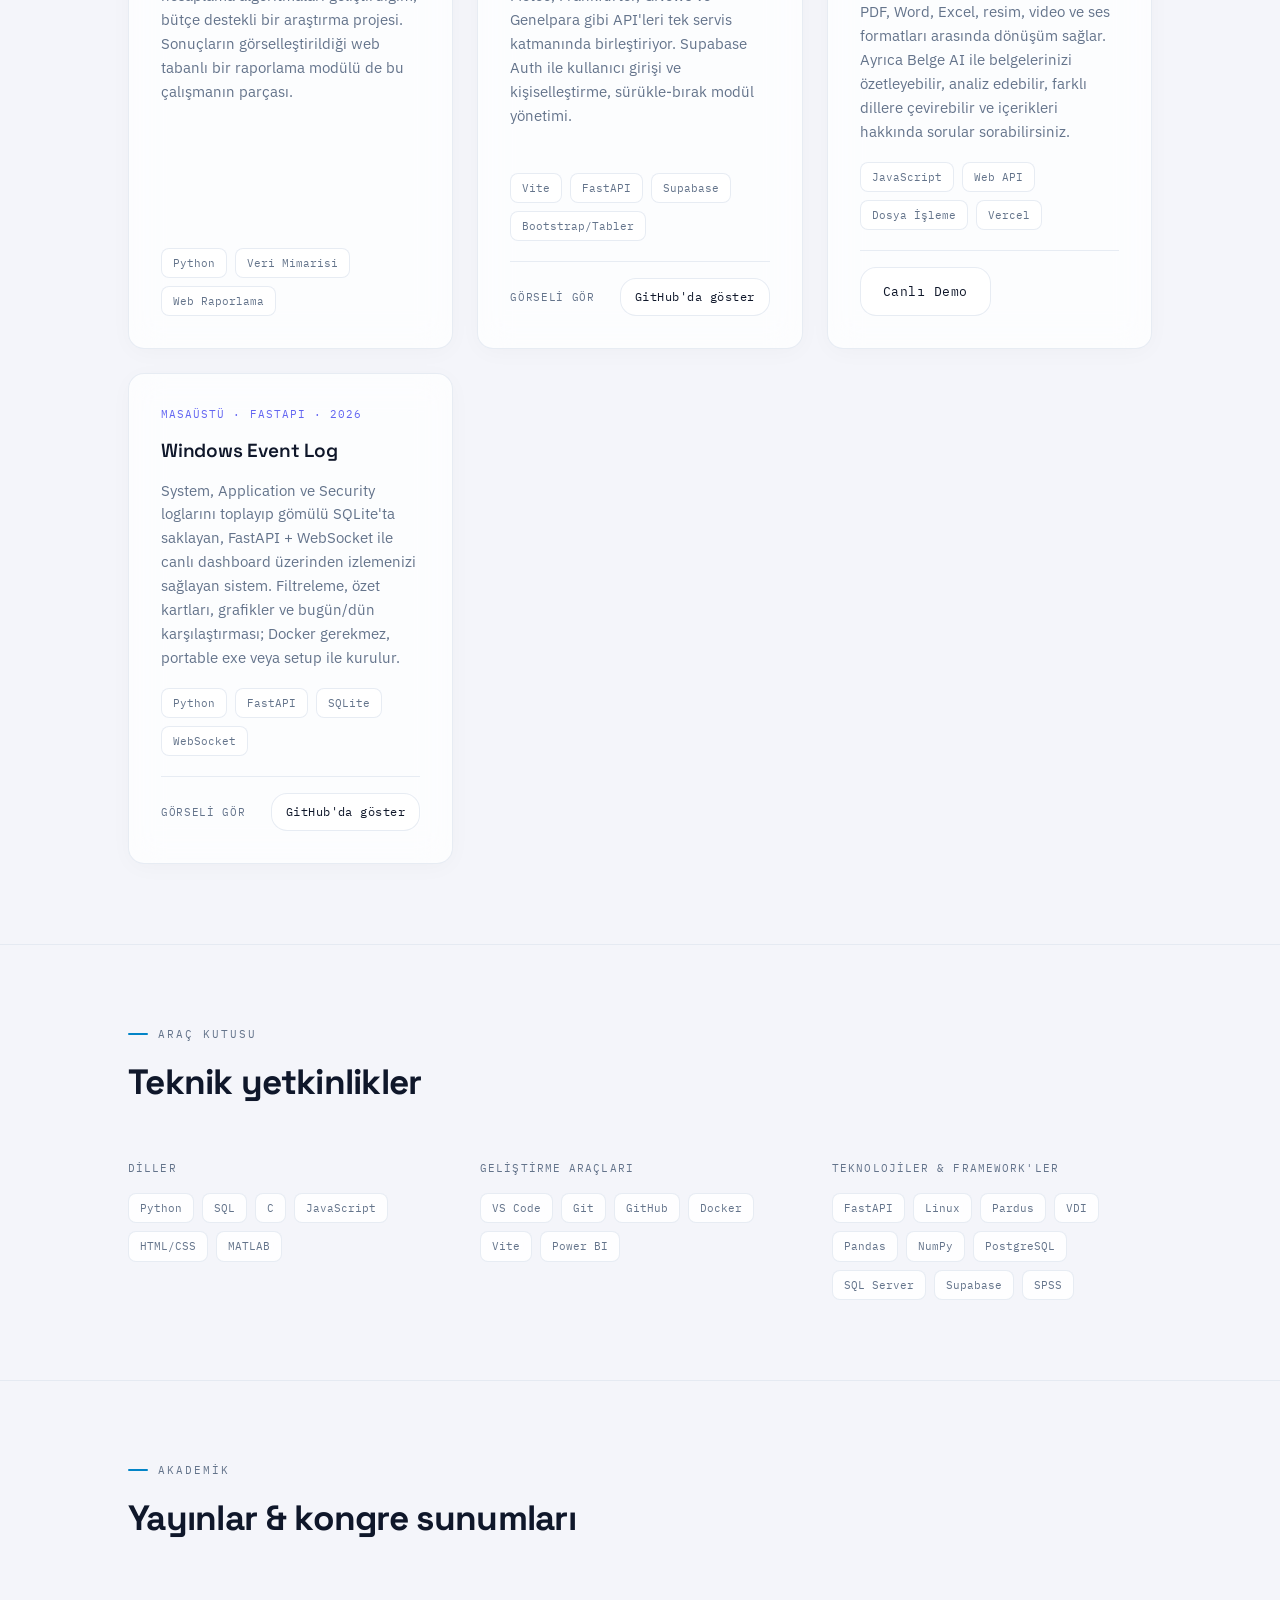
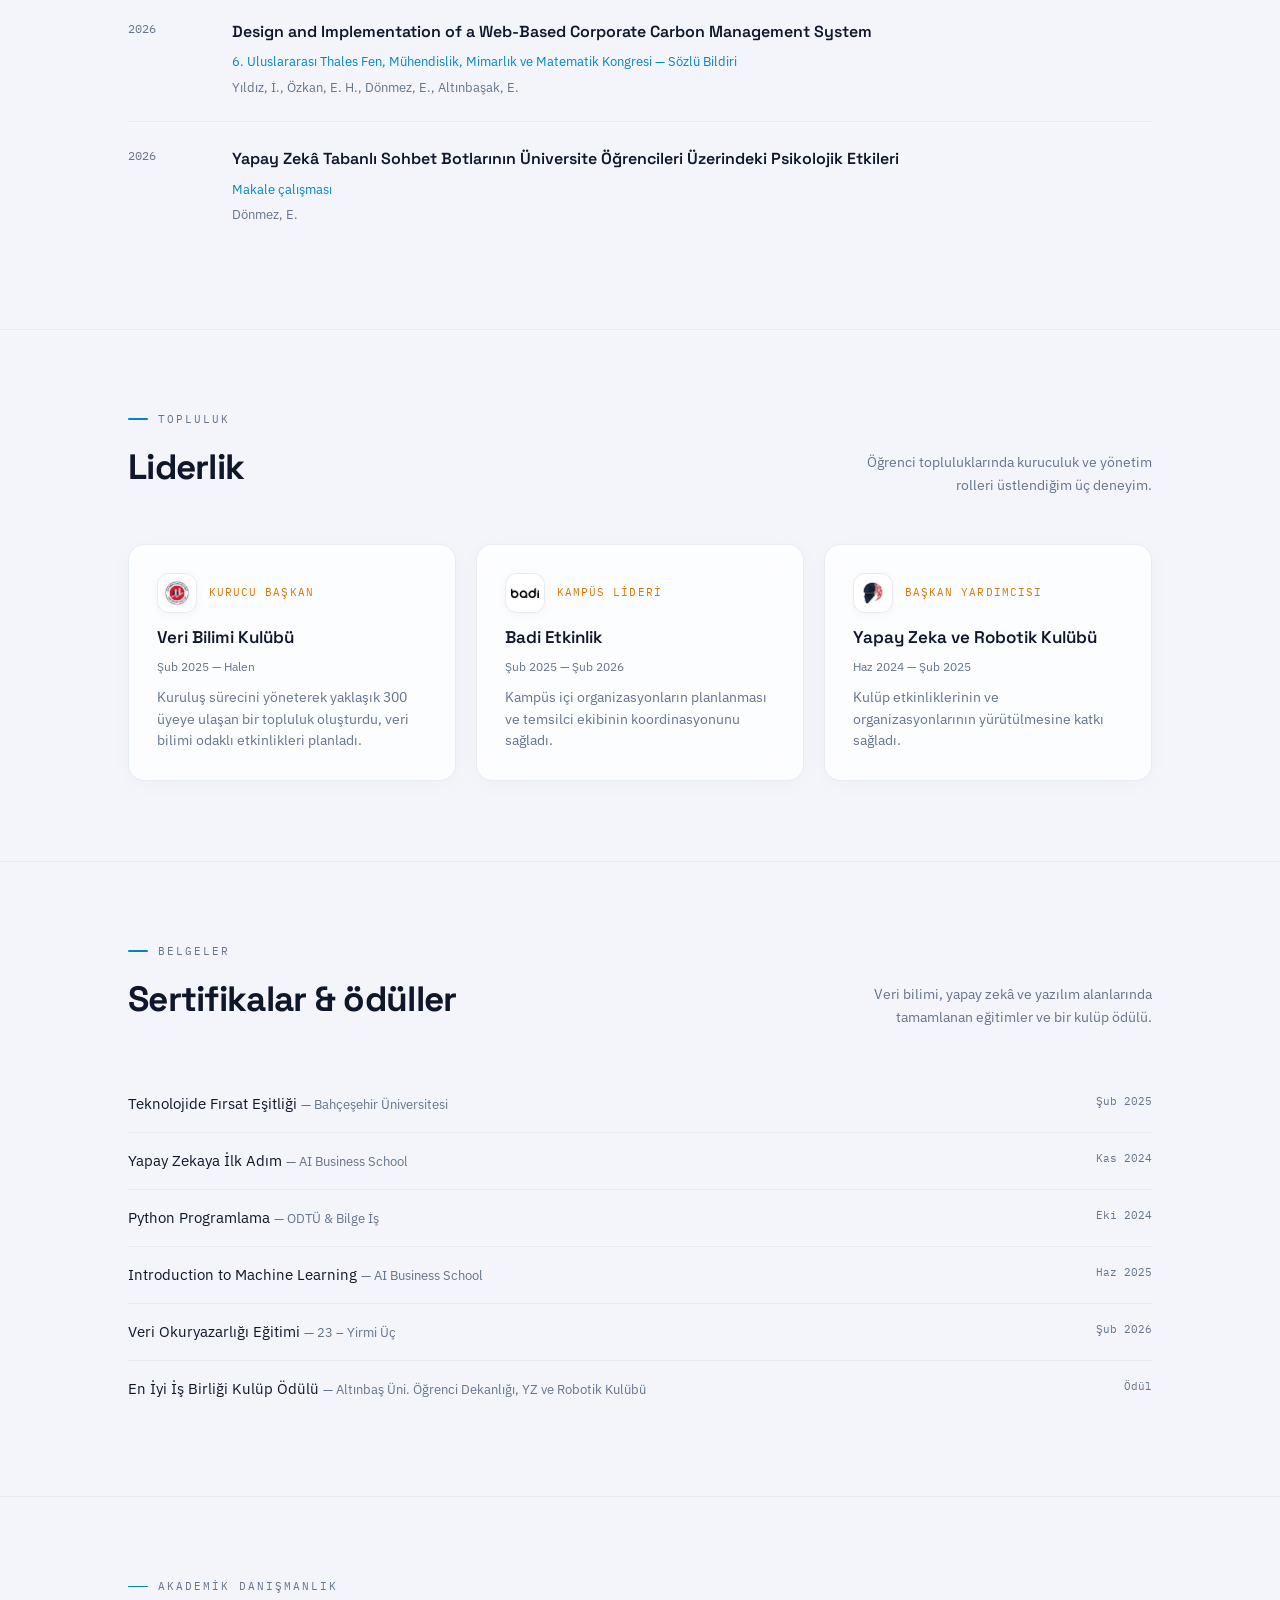
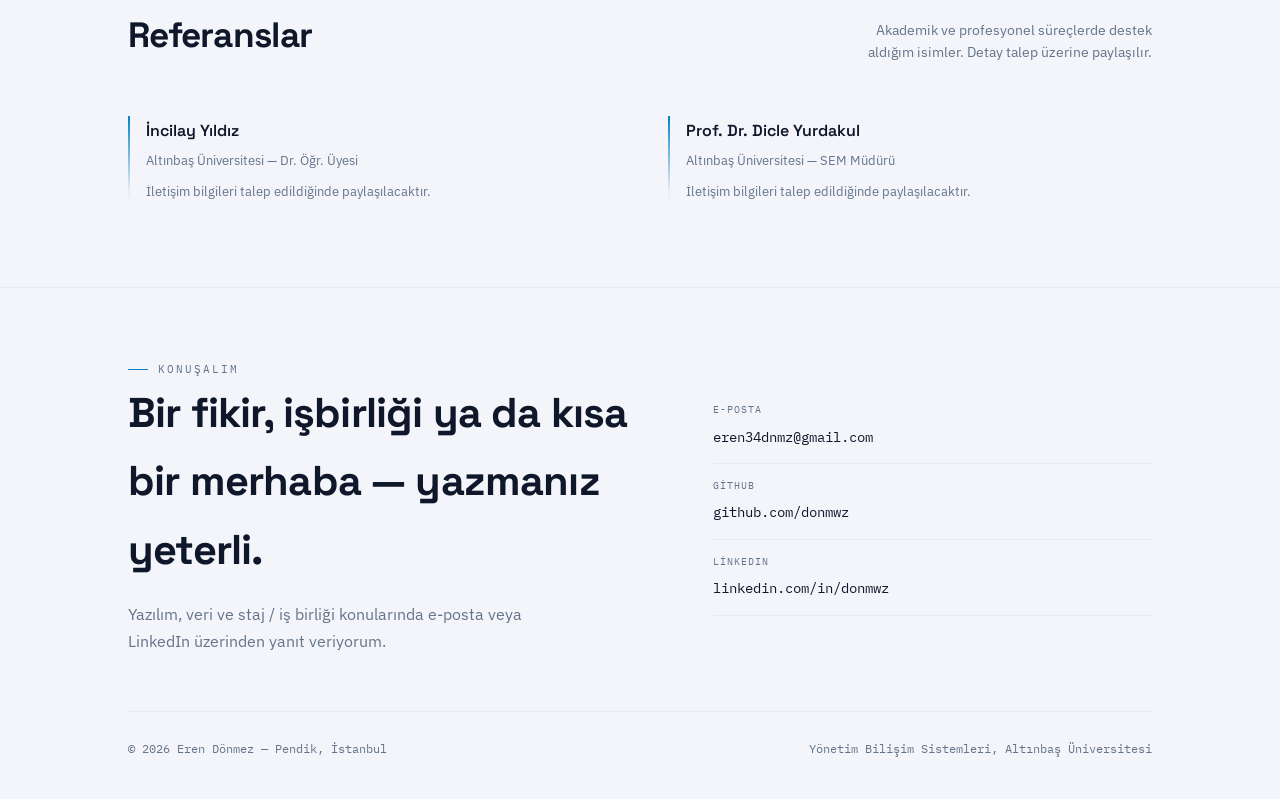
==== commit 4e9ab6d0: "makale eklendi" ====
--- a/index.html
+++ b/index.html
@@ -836,8 +836,8 @@
         <div>
 
           <h3>
-            Yapay Zekâ Tabanlı Sohbet Botlarının Üniversite Öğrencileri
-            Üzerindeki Psikolojik Etkileri
+            <a href="Donmez-E.html" target="_blank" rel="noopener">Yapay Zekâ Tabanlı Sohbet Botlarının Üniversite Öğrencileri
+            Üzerindeki Psikolojik Etkileri</a>
           </h3>
 
           <div class="venue">
@@ -1159,6 +1159,8 @@
           </p>
 
         </div>
+
+        
 
       </div>
 
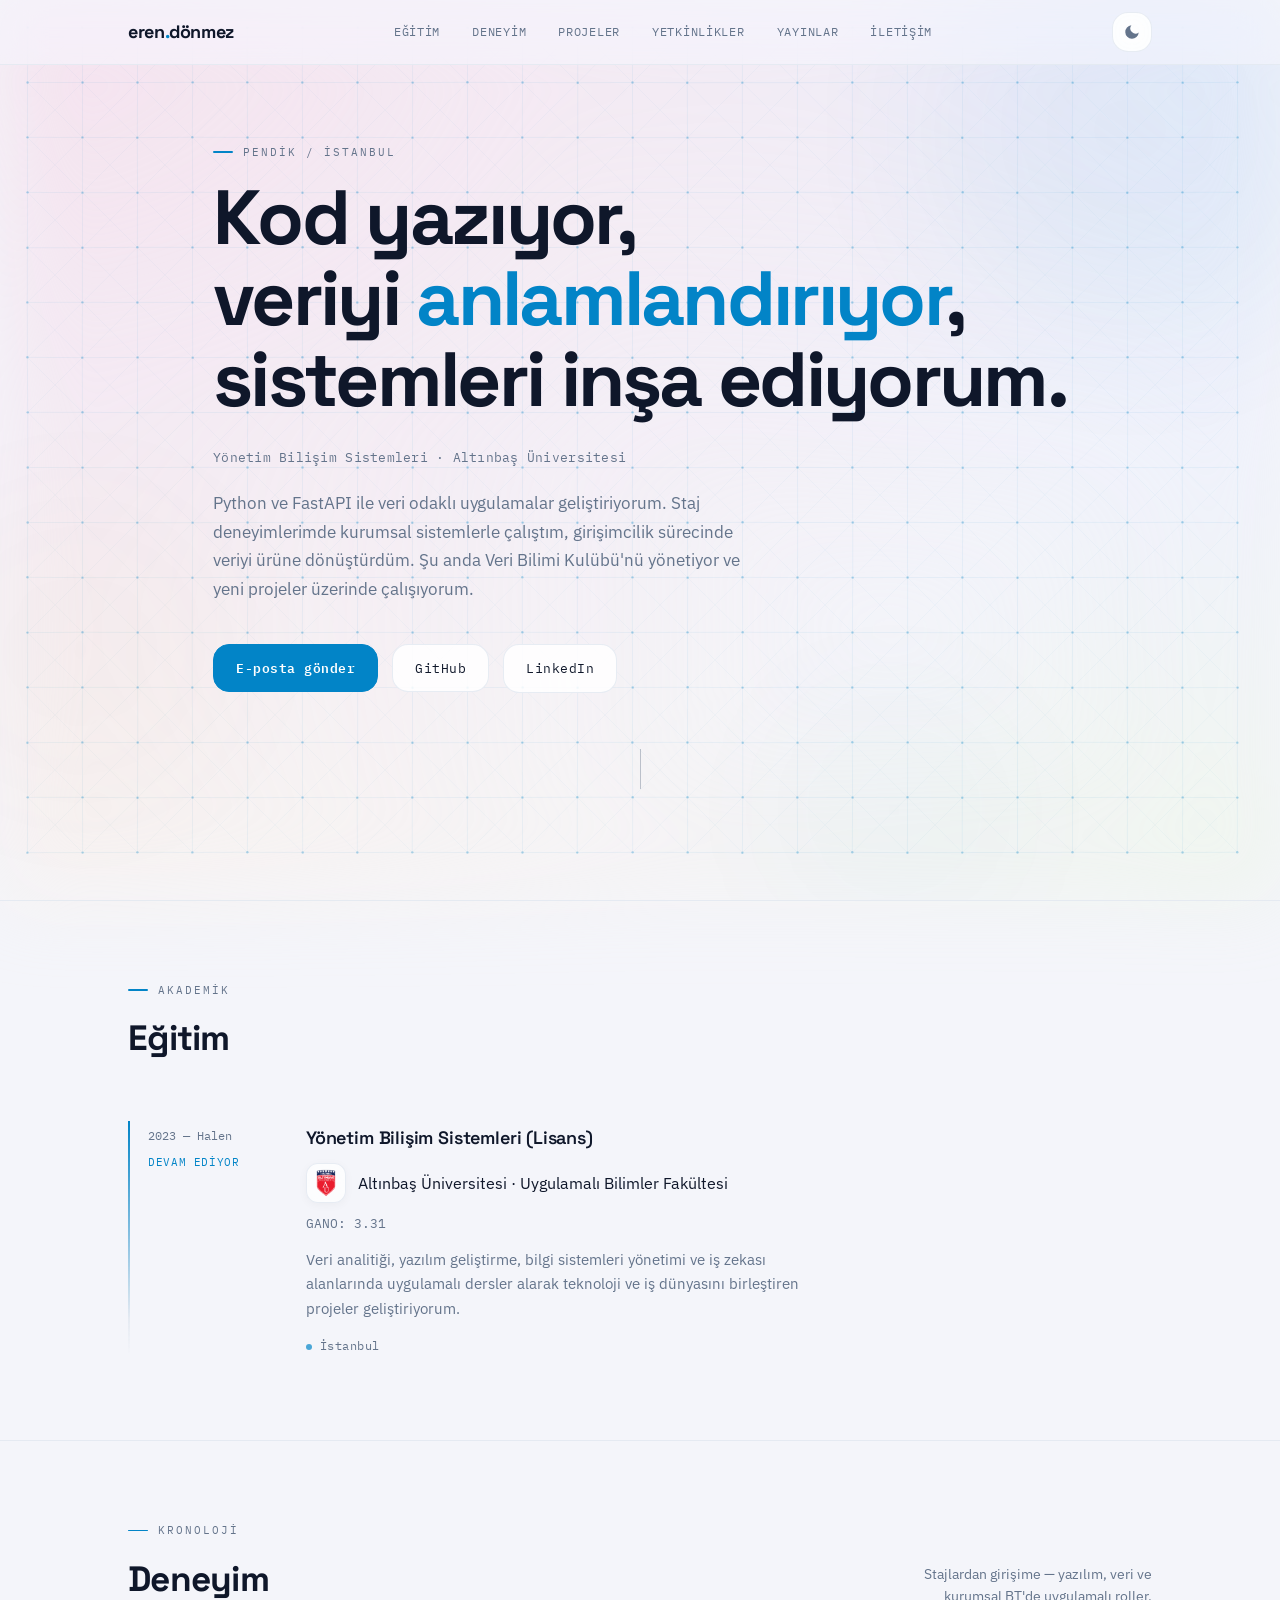
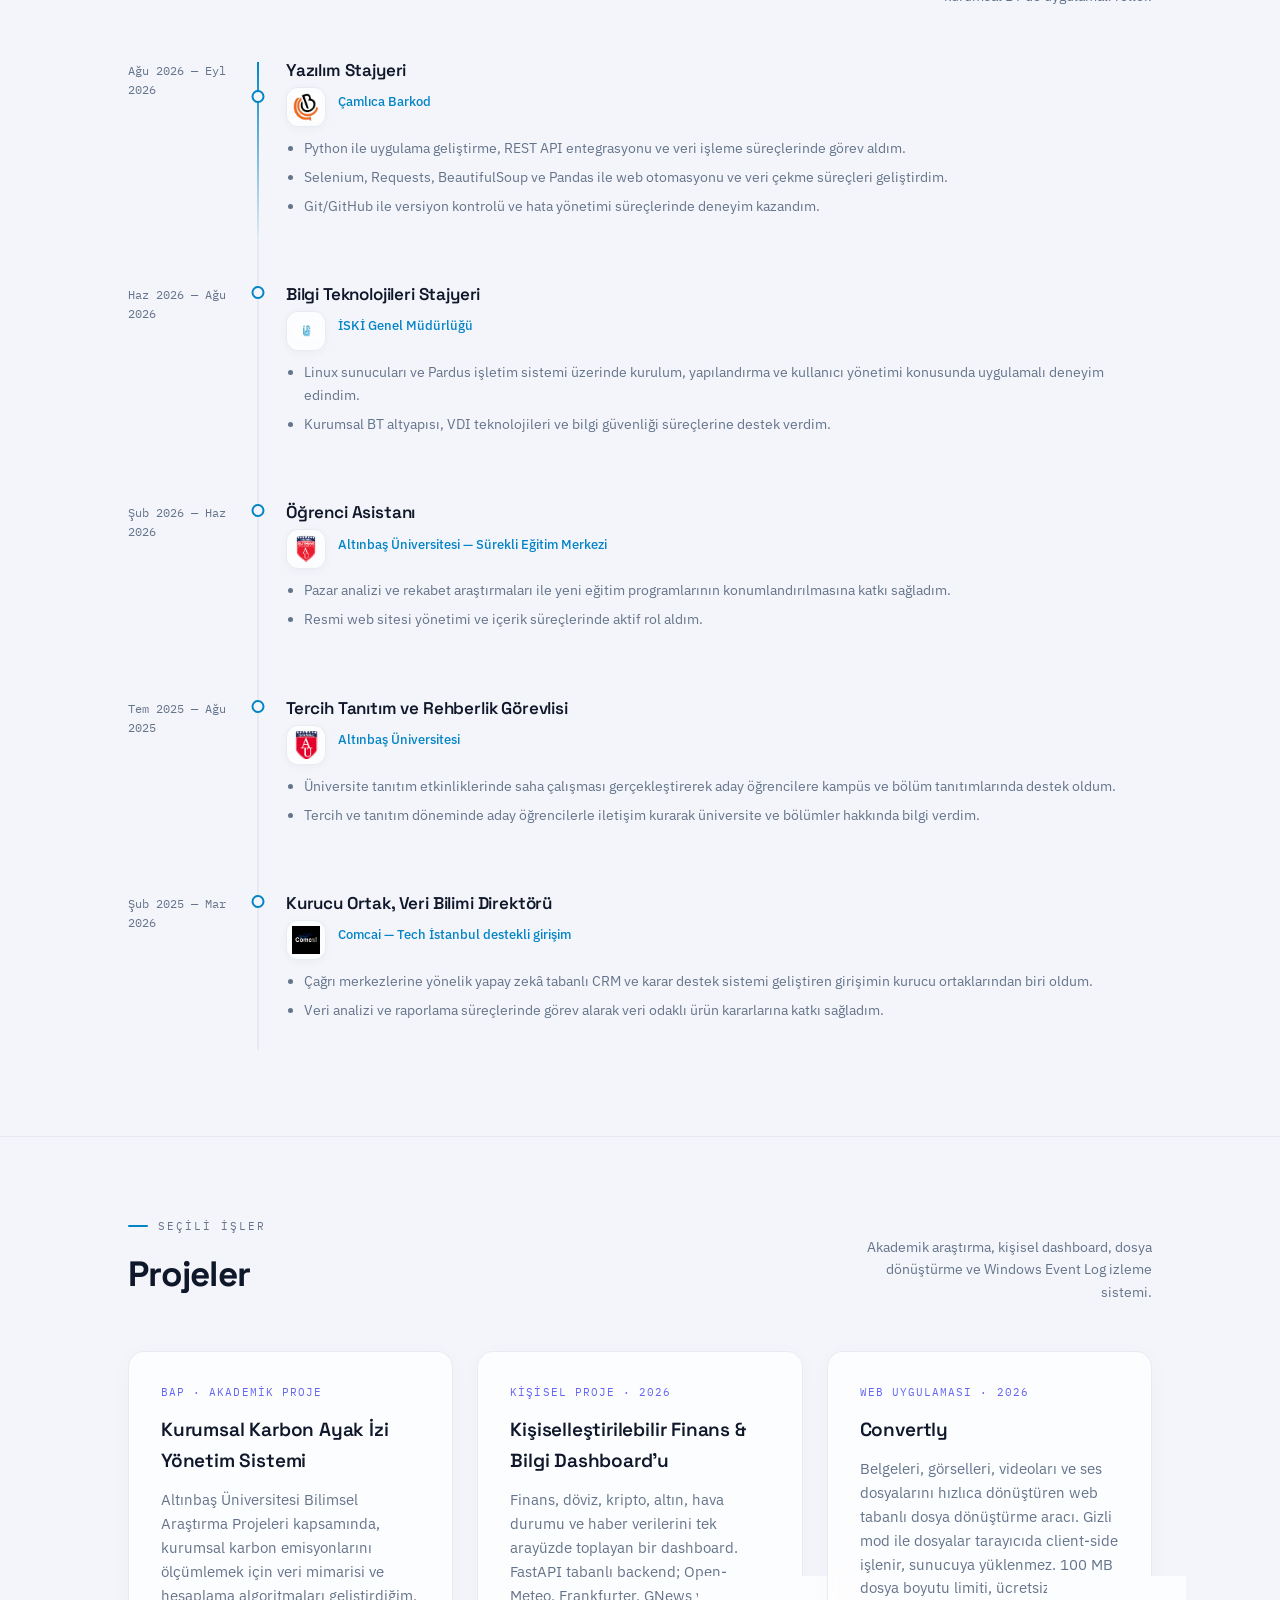
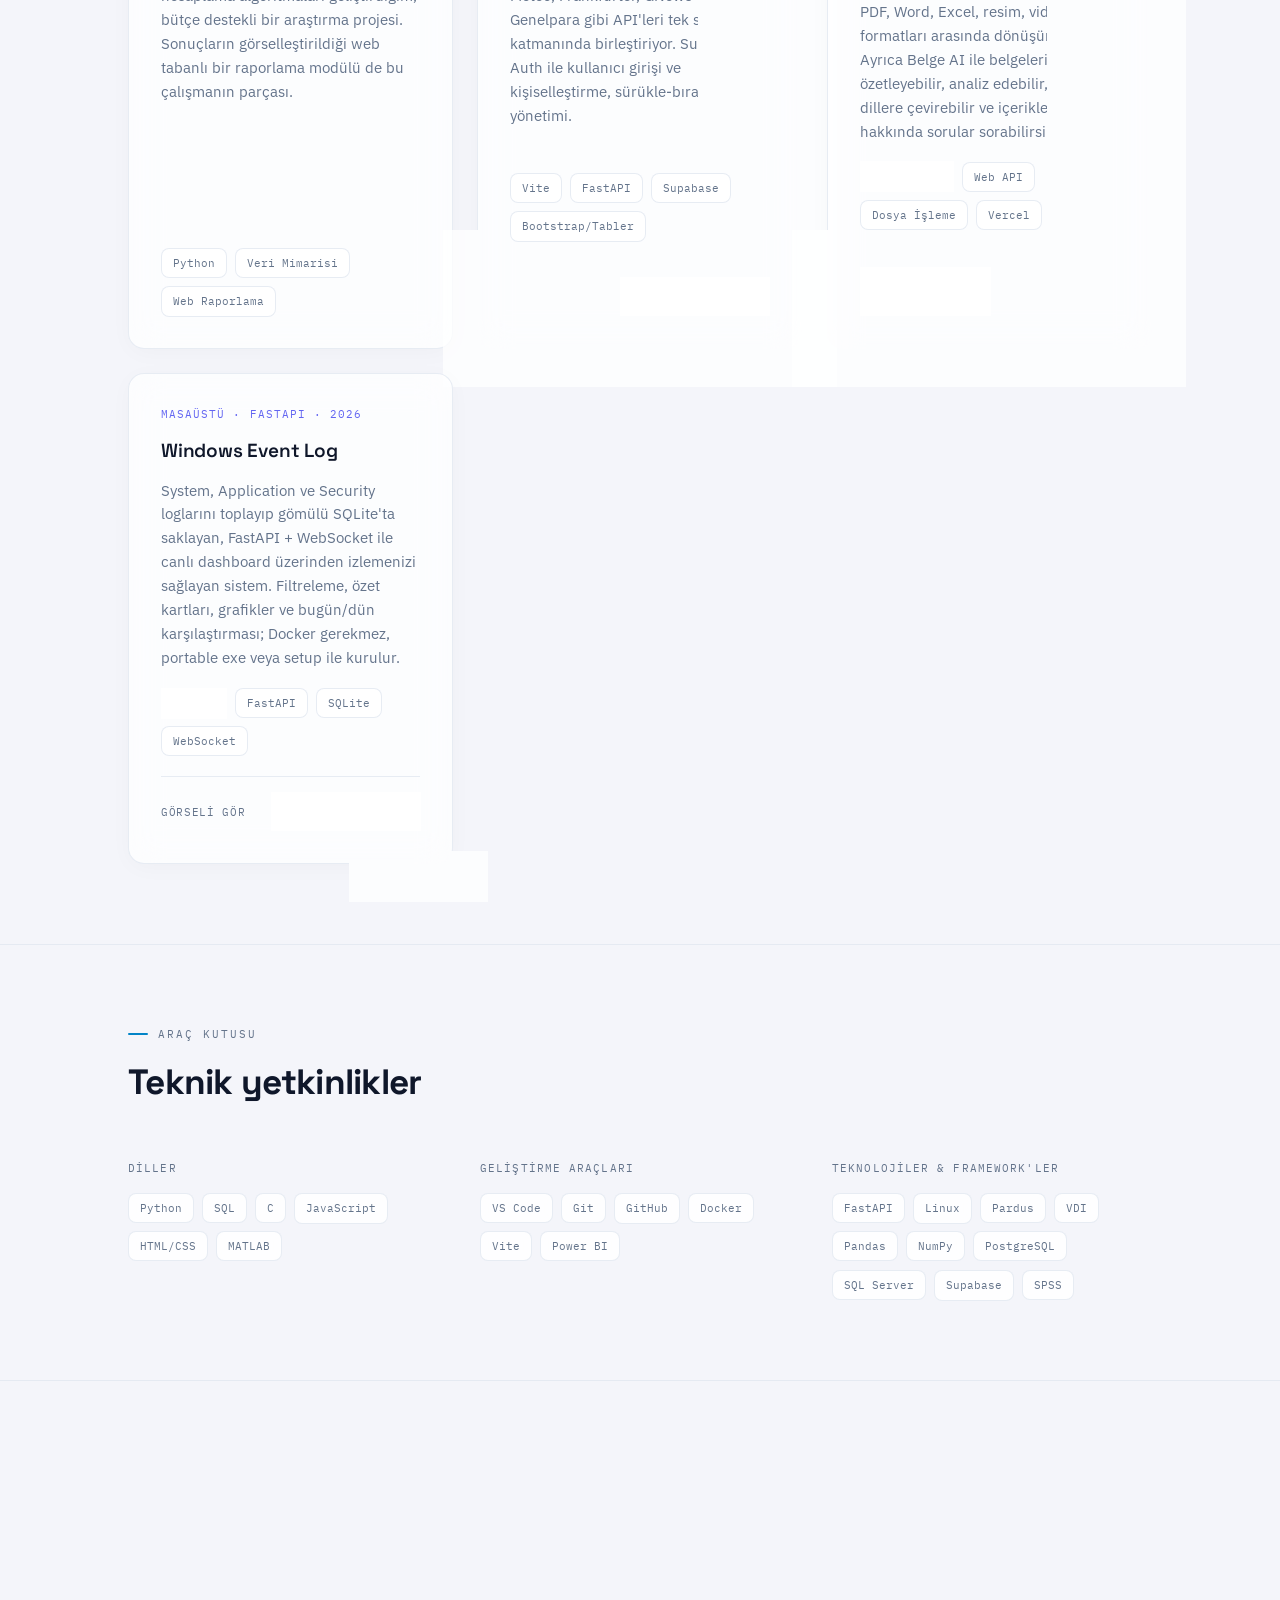
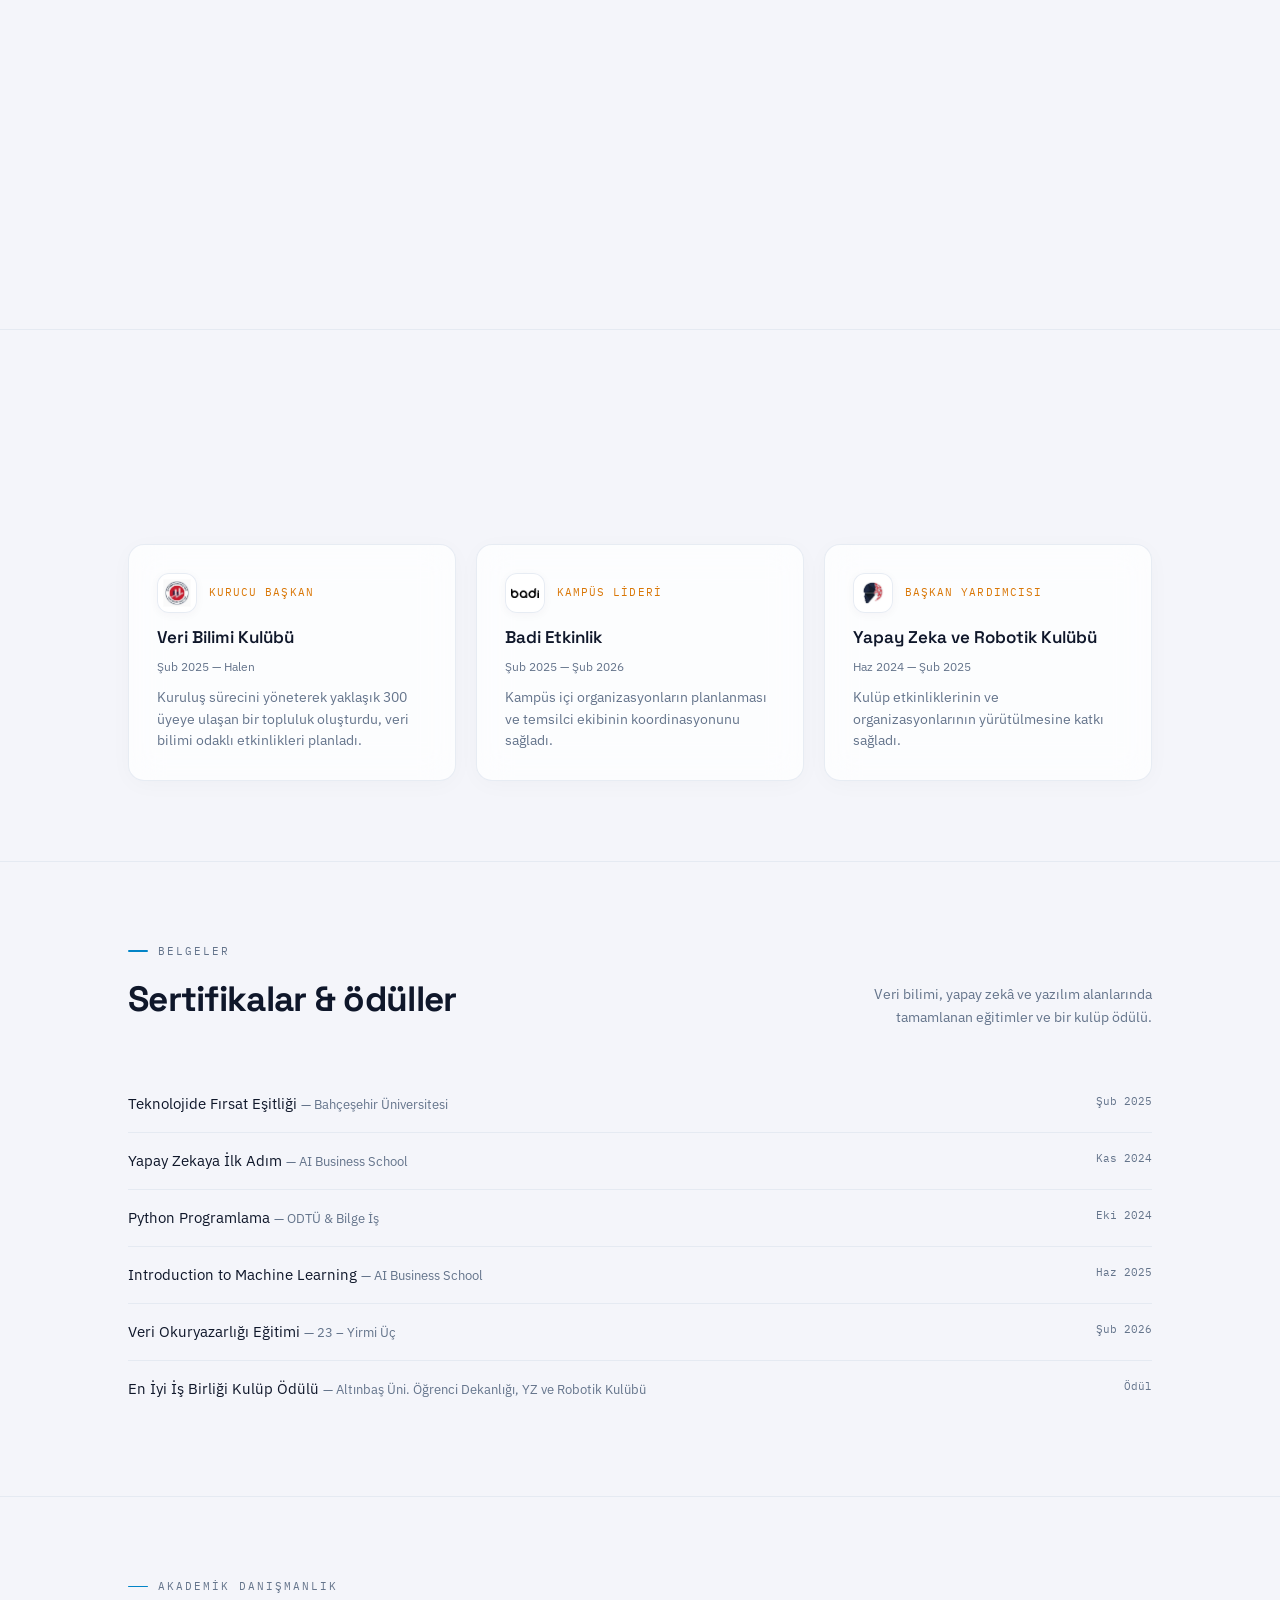
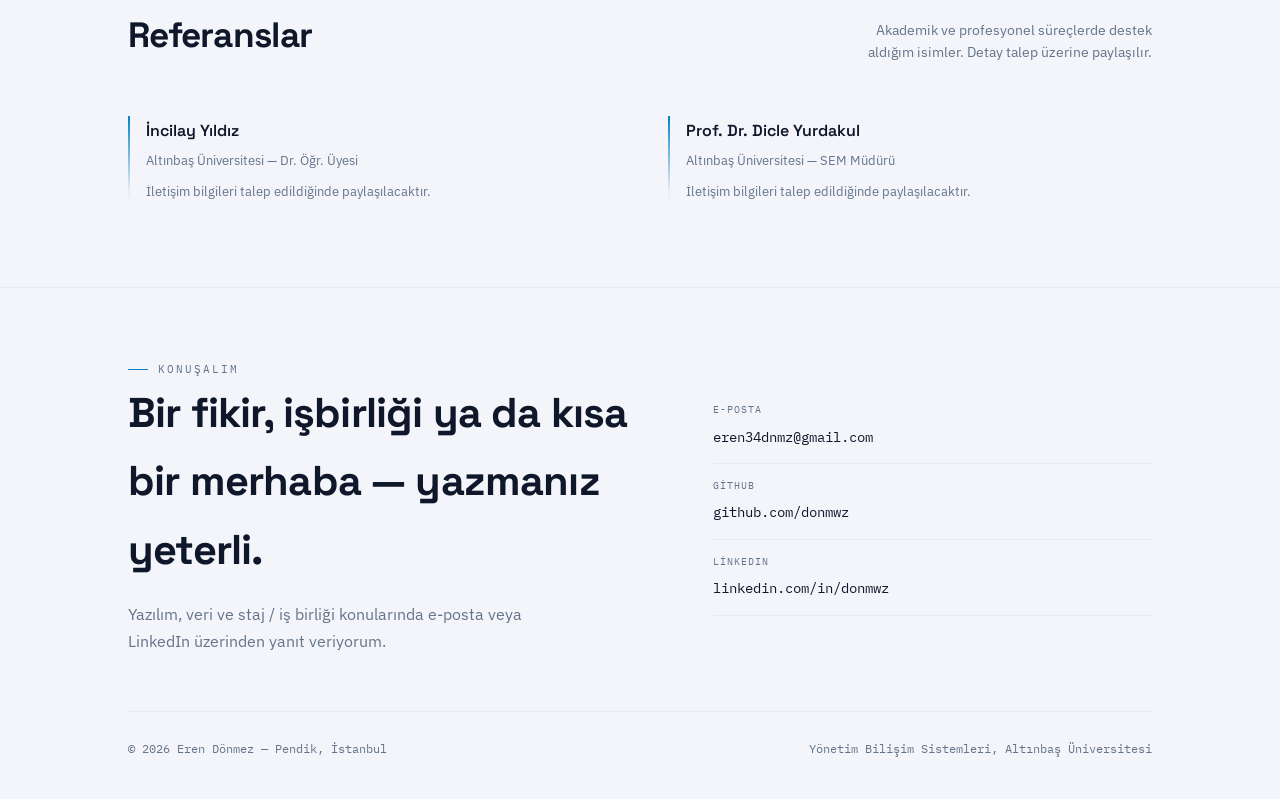
==== commit 695abe23: "revize:makale sayfası" ====
--- a/index.html
+++ b/index.html
@@ -836,7 +836,7 @@
         <div>
 
           <h3>
-            <a href="Donmez-E.html" target="_blank" rel="noopener">Yapay Zekâ Tabanlı Sohbet Botlarının Üniversite Öğrencileri
+            <a href="Donmez-E.pdf" target="_blank" rel="noopener">Yapay Zekâ Tabanlı Sohbet Botlarının Üniversite Öğrencileri
             Üzerindeki Psikolojik Etkileri</a>
           </h3>
 
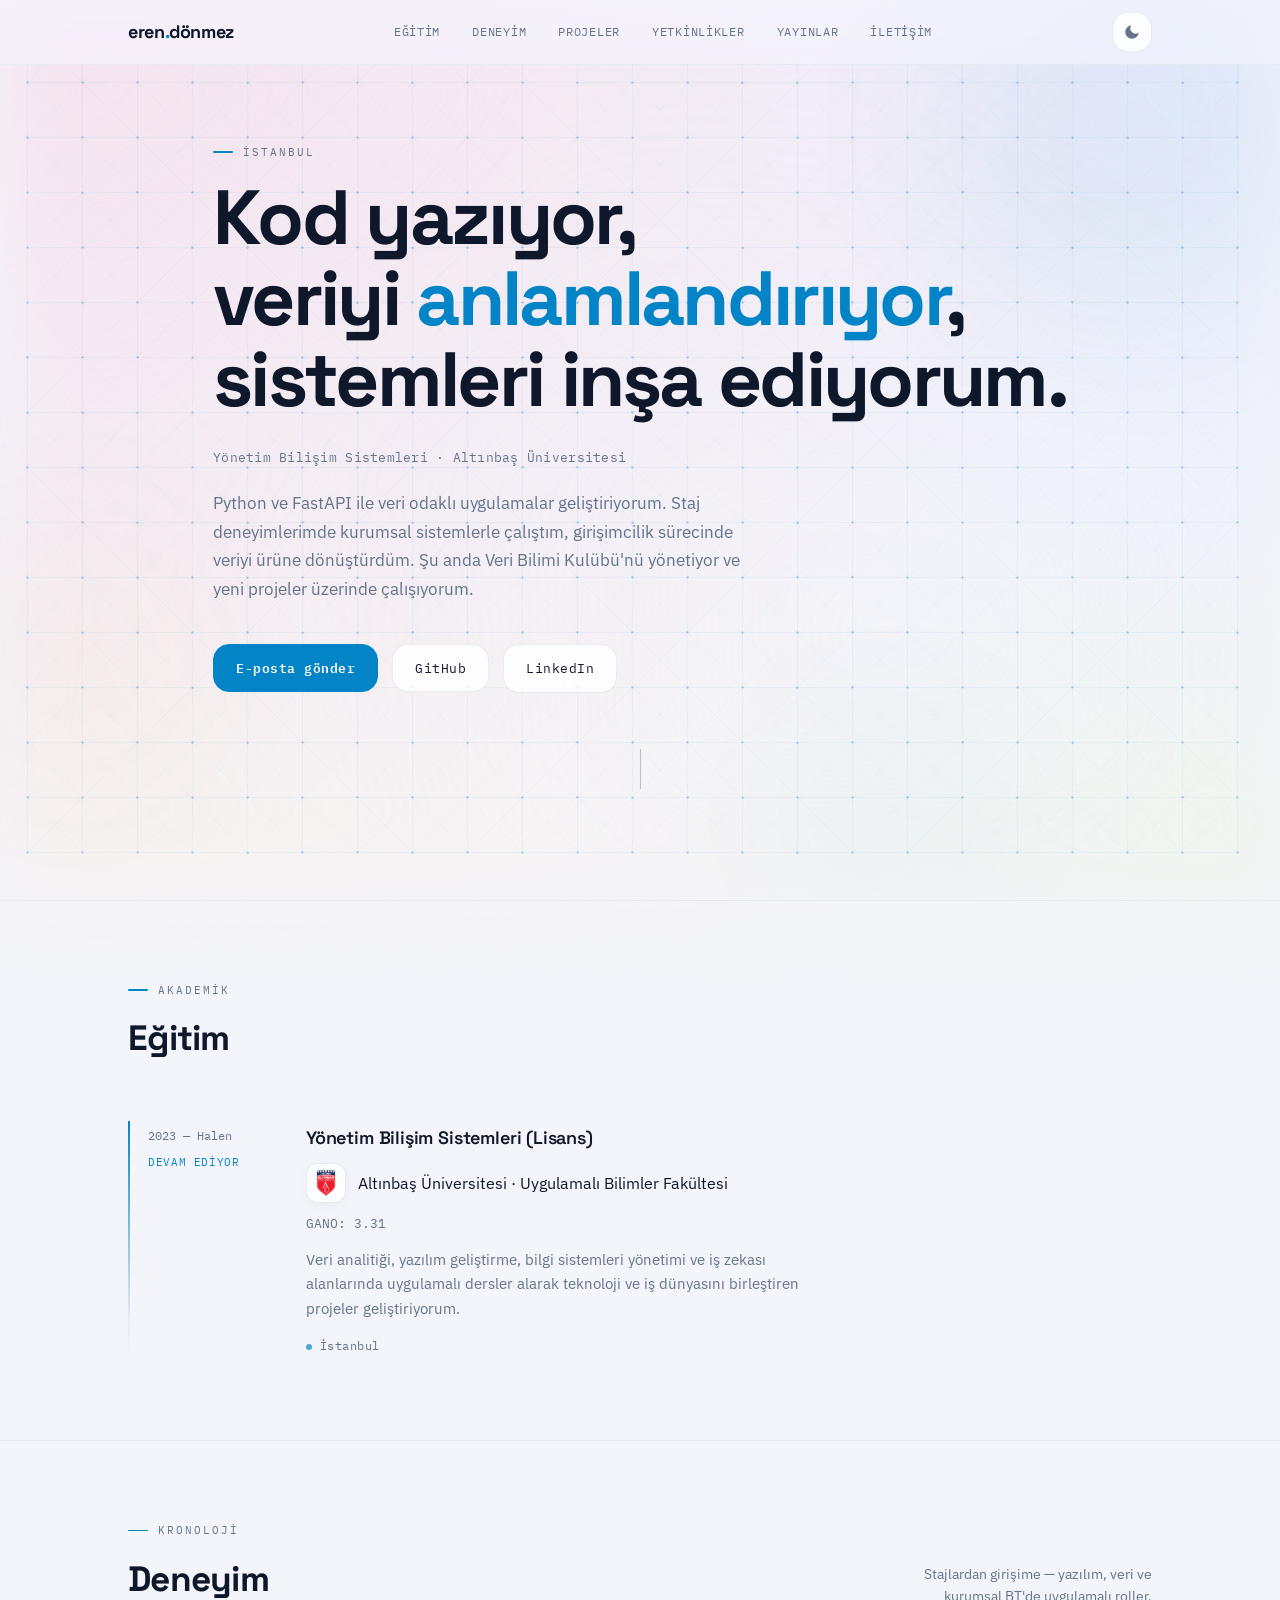
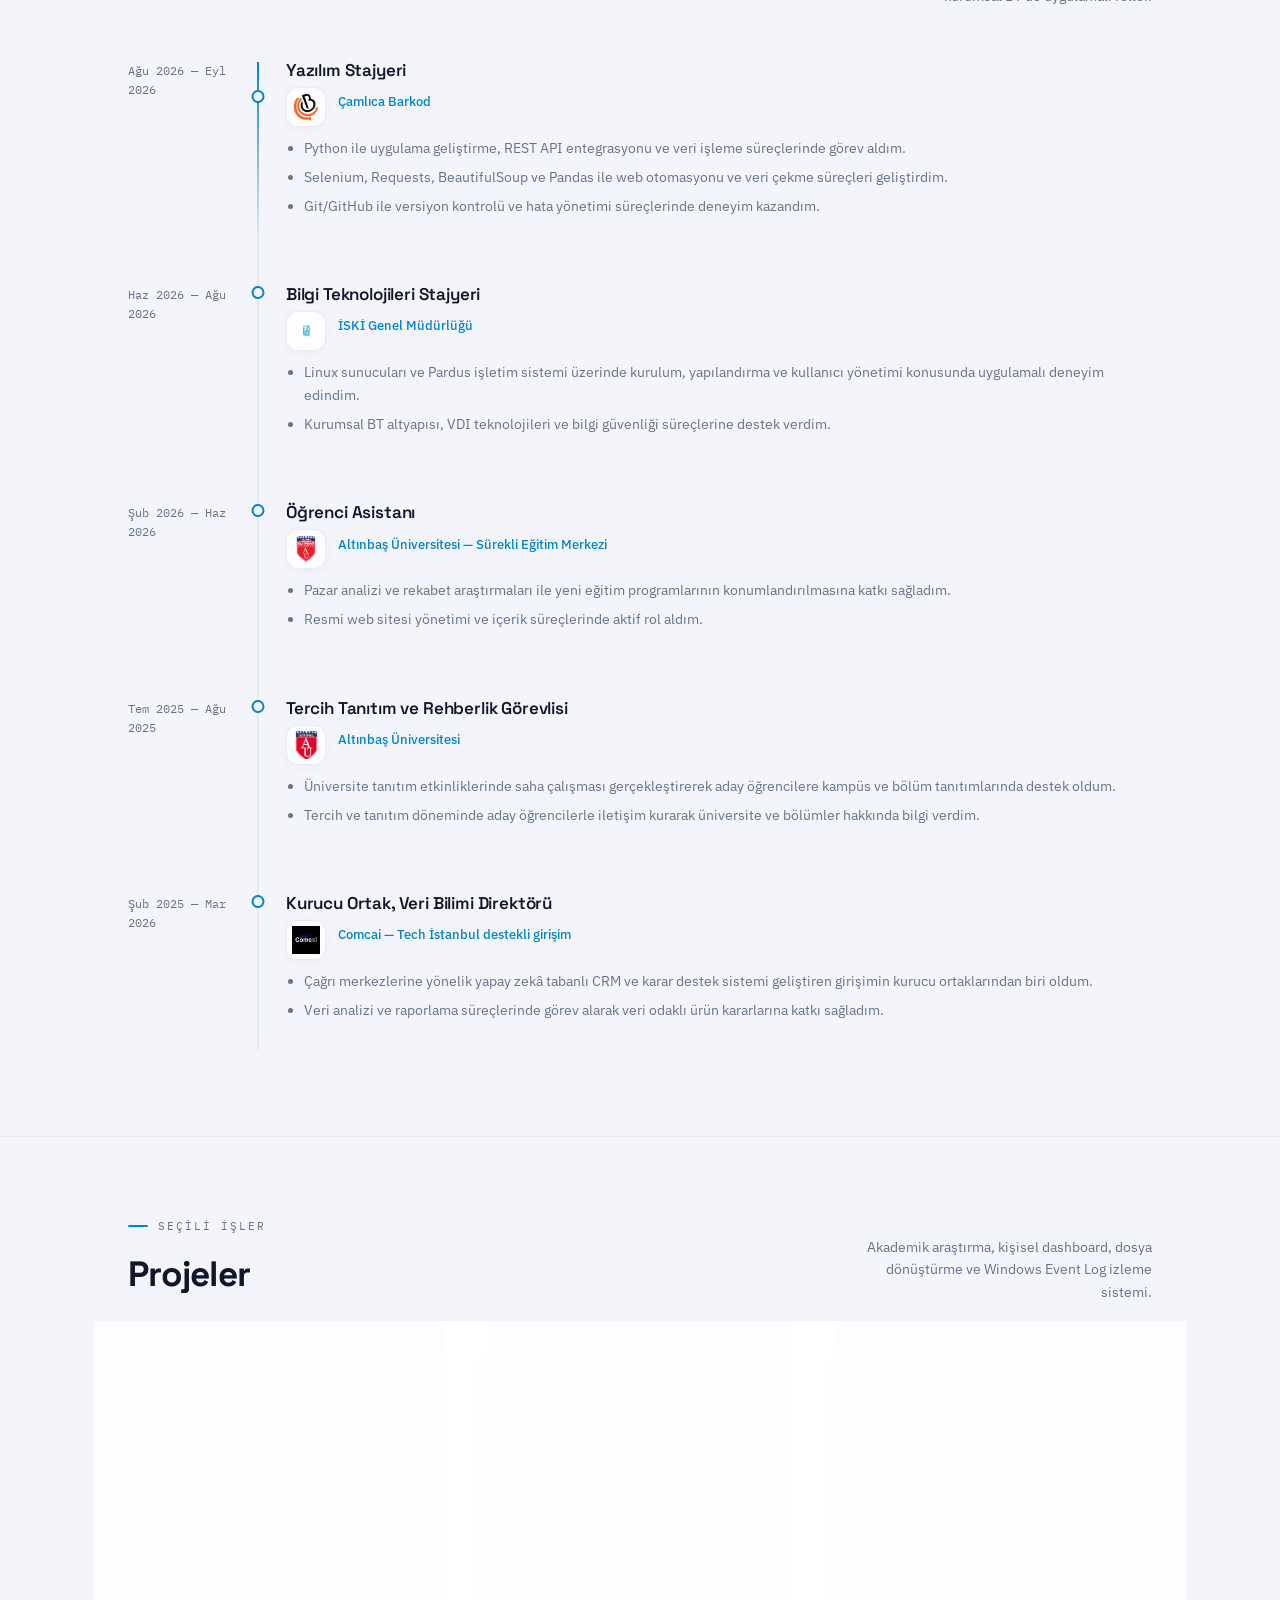
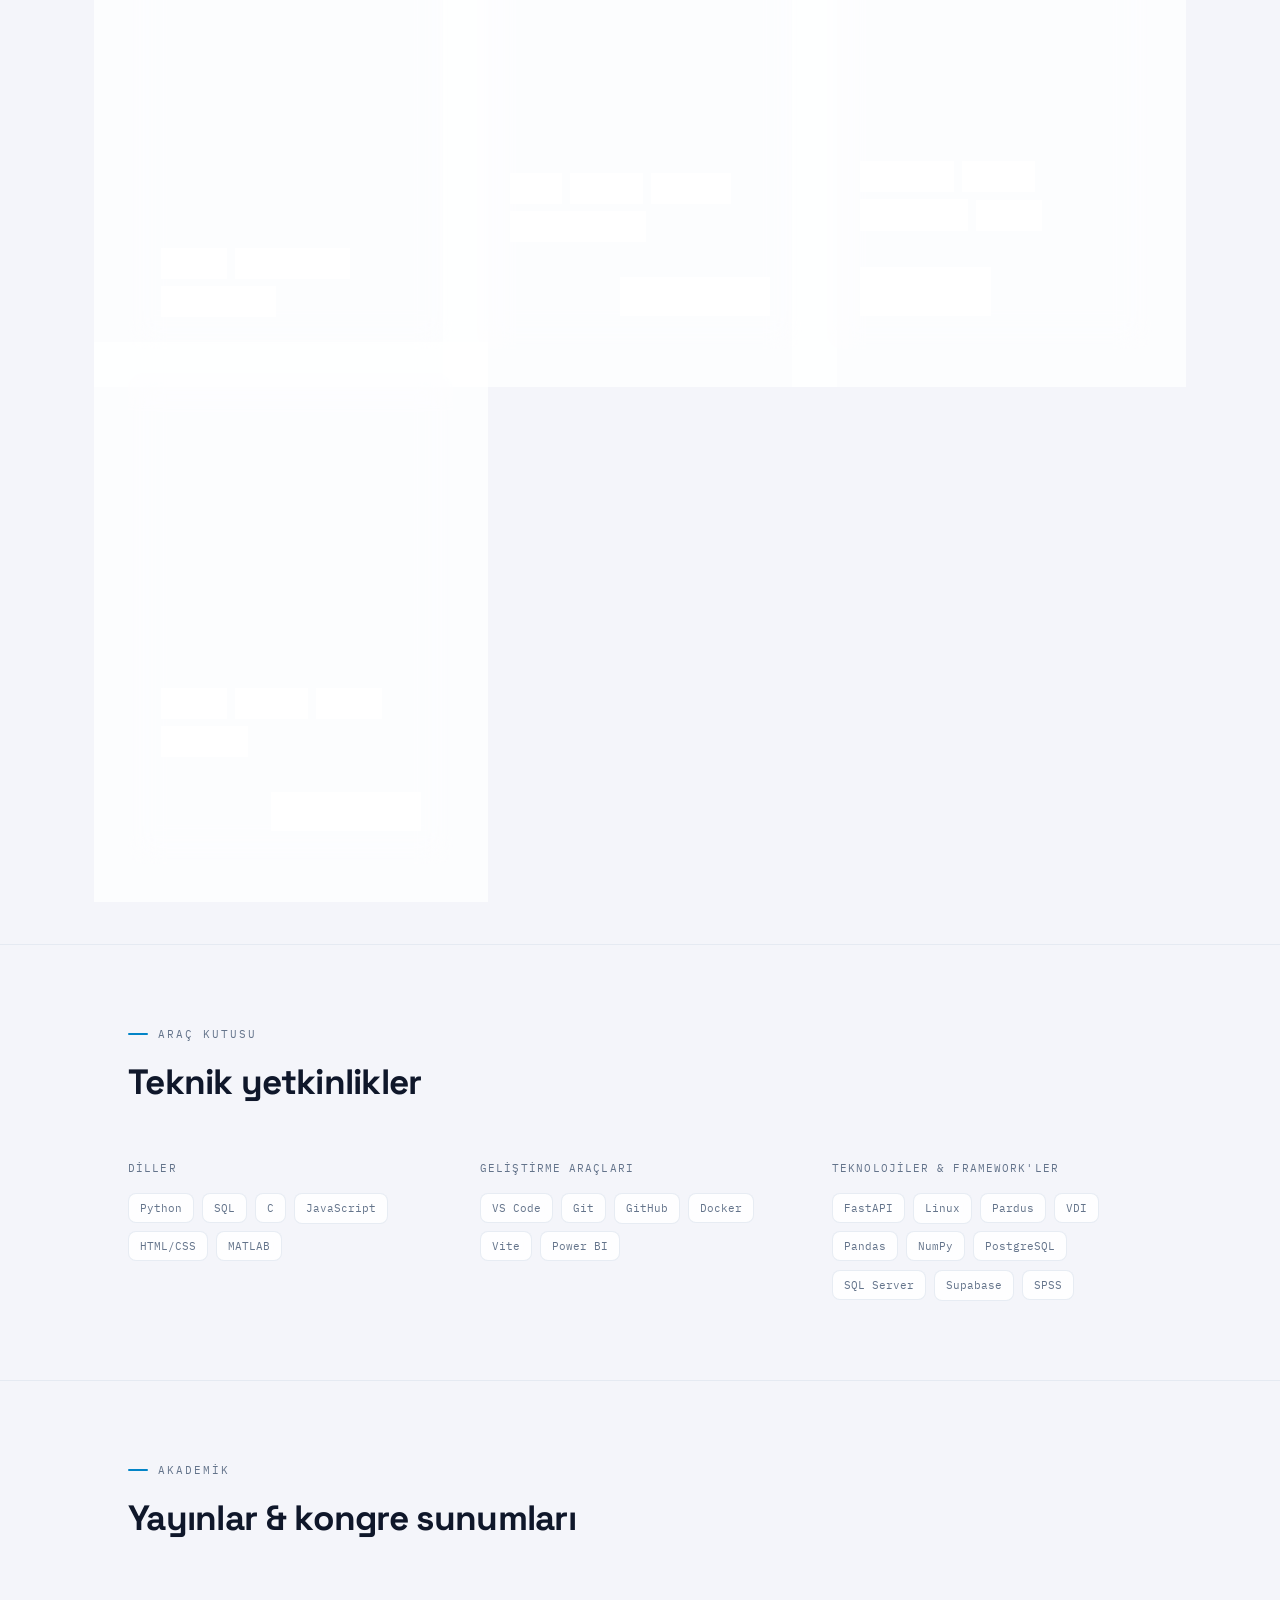
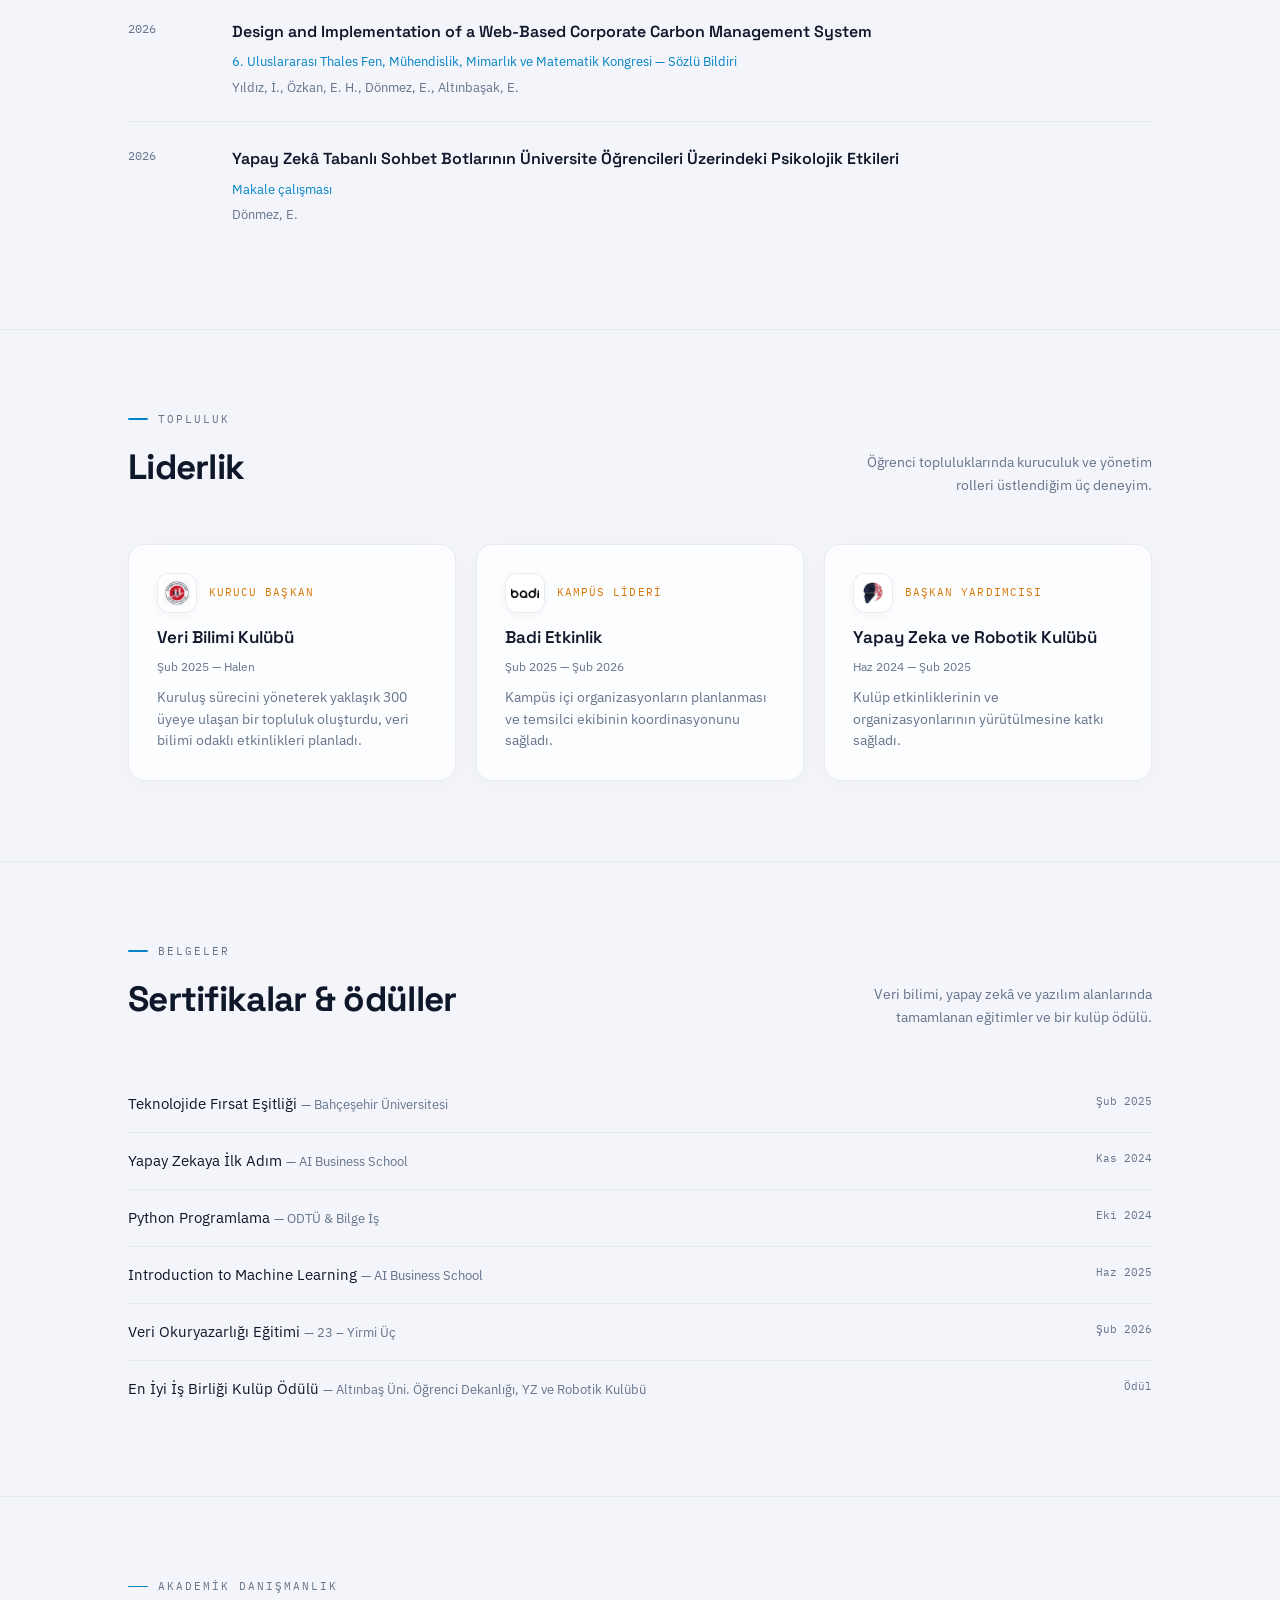
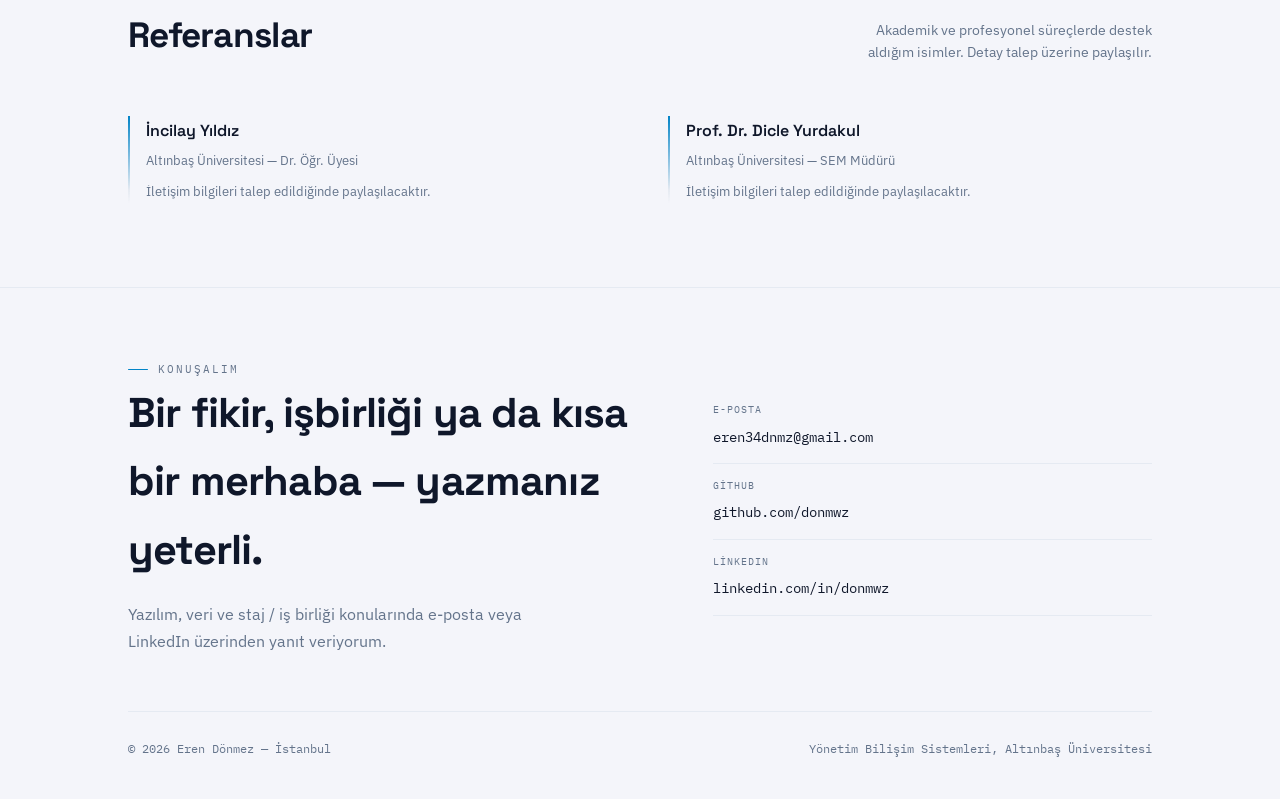
==== commit fe96349b: "cloudflare yüklemesi" ====
--- a/index.html
+++ b/index.html
@@ -139,7 +139,7 @@
     <div class="wrap hero-content">
 
       <p class="eyebrow hero-in d1">
-        Pendik / İstanbul
+        İstanbul
       </p>
 
       <h1 class="hero-title">
@@ -1250,7 +1250,7 @@
     <div class="fine">
 
       <span>
-        © 2026 Eren Dönmez — Pendik, İstanbul
+        © 2026 Eren Dönmez — İstanbul
       </span>
 
       <span>
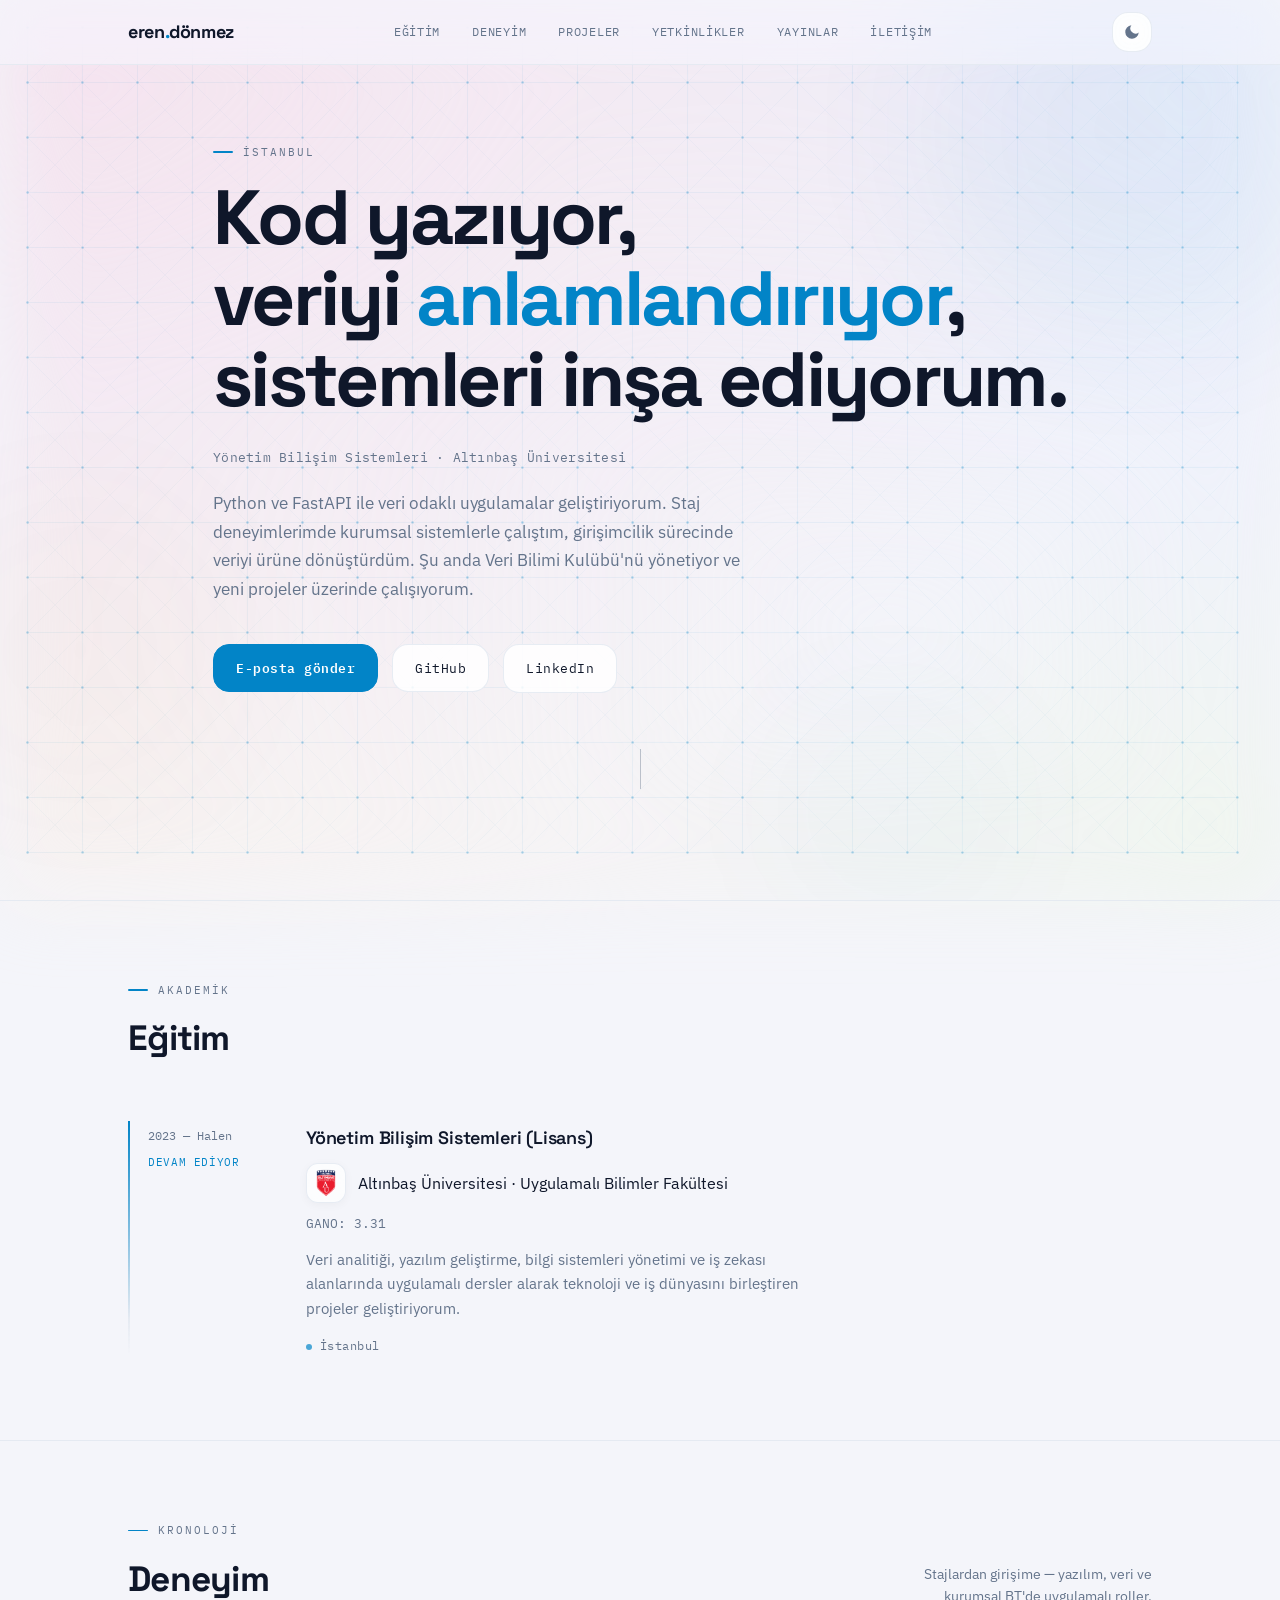
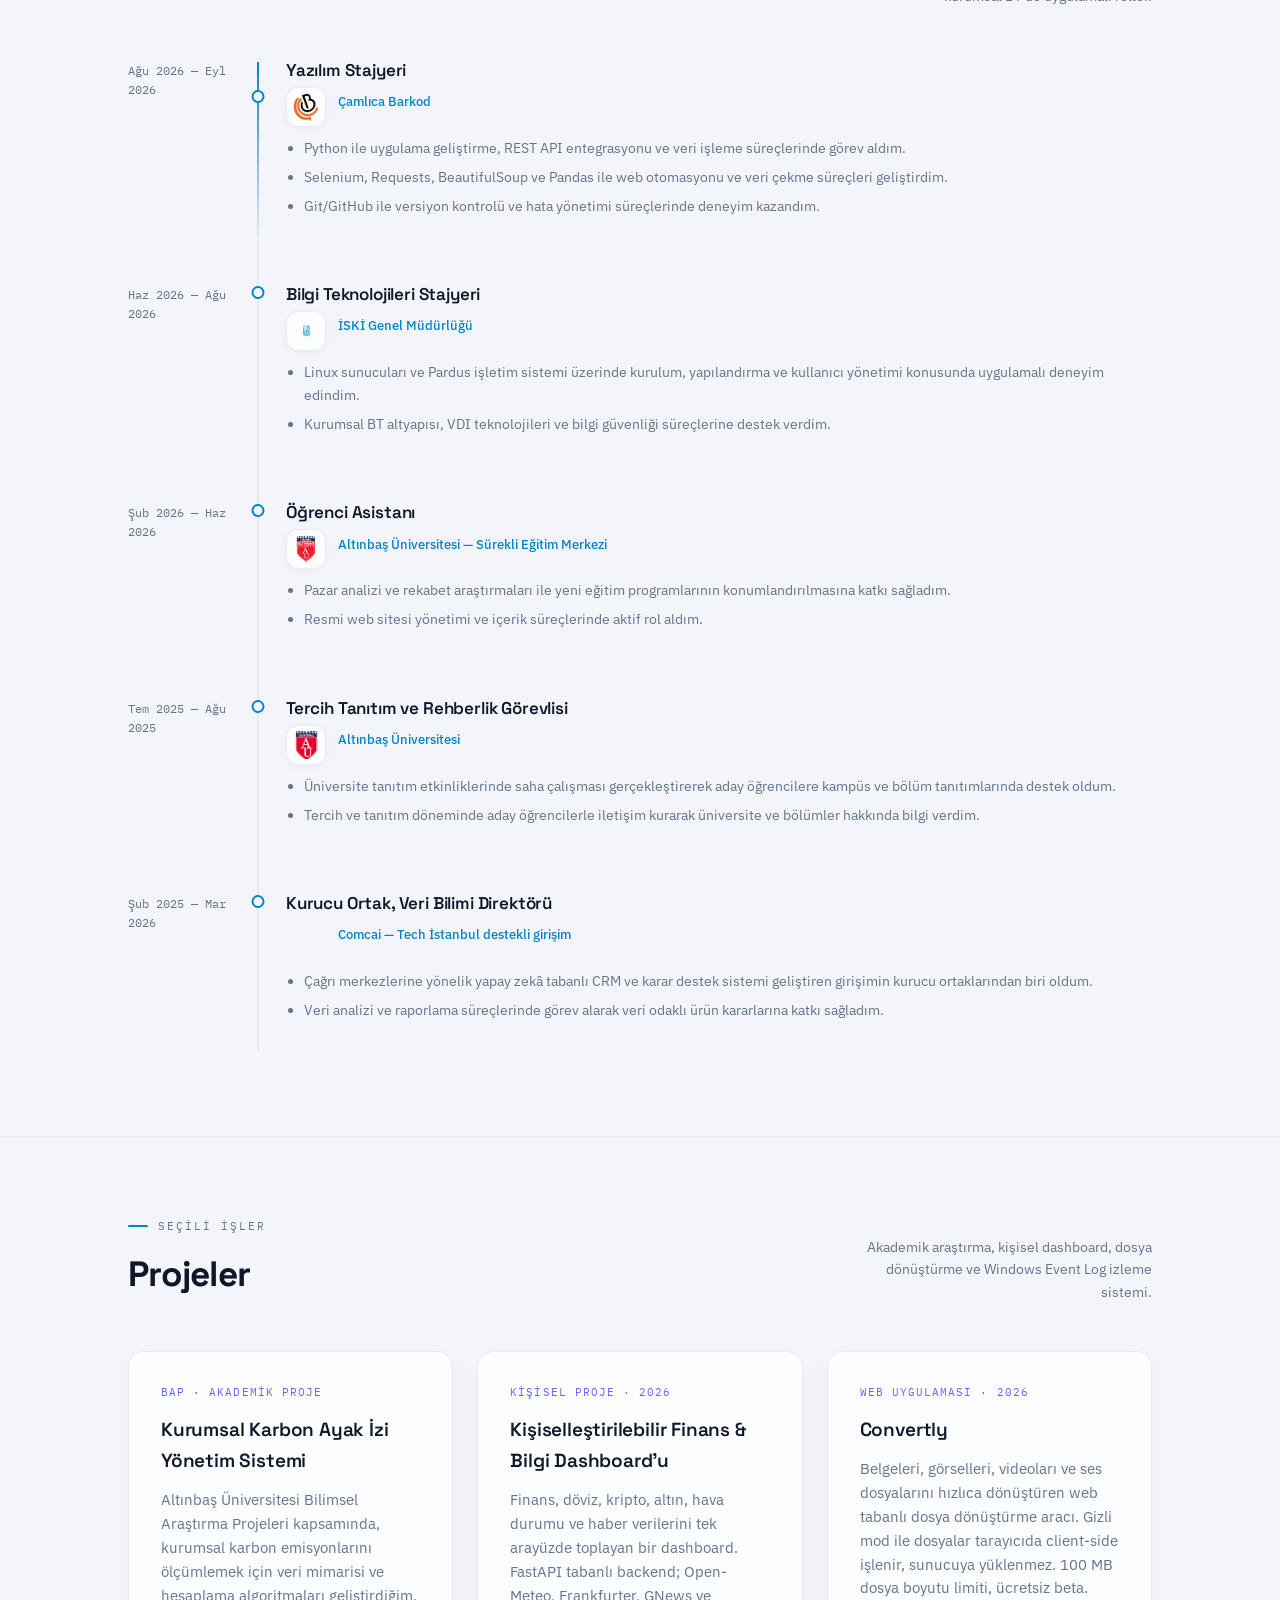
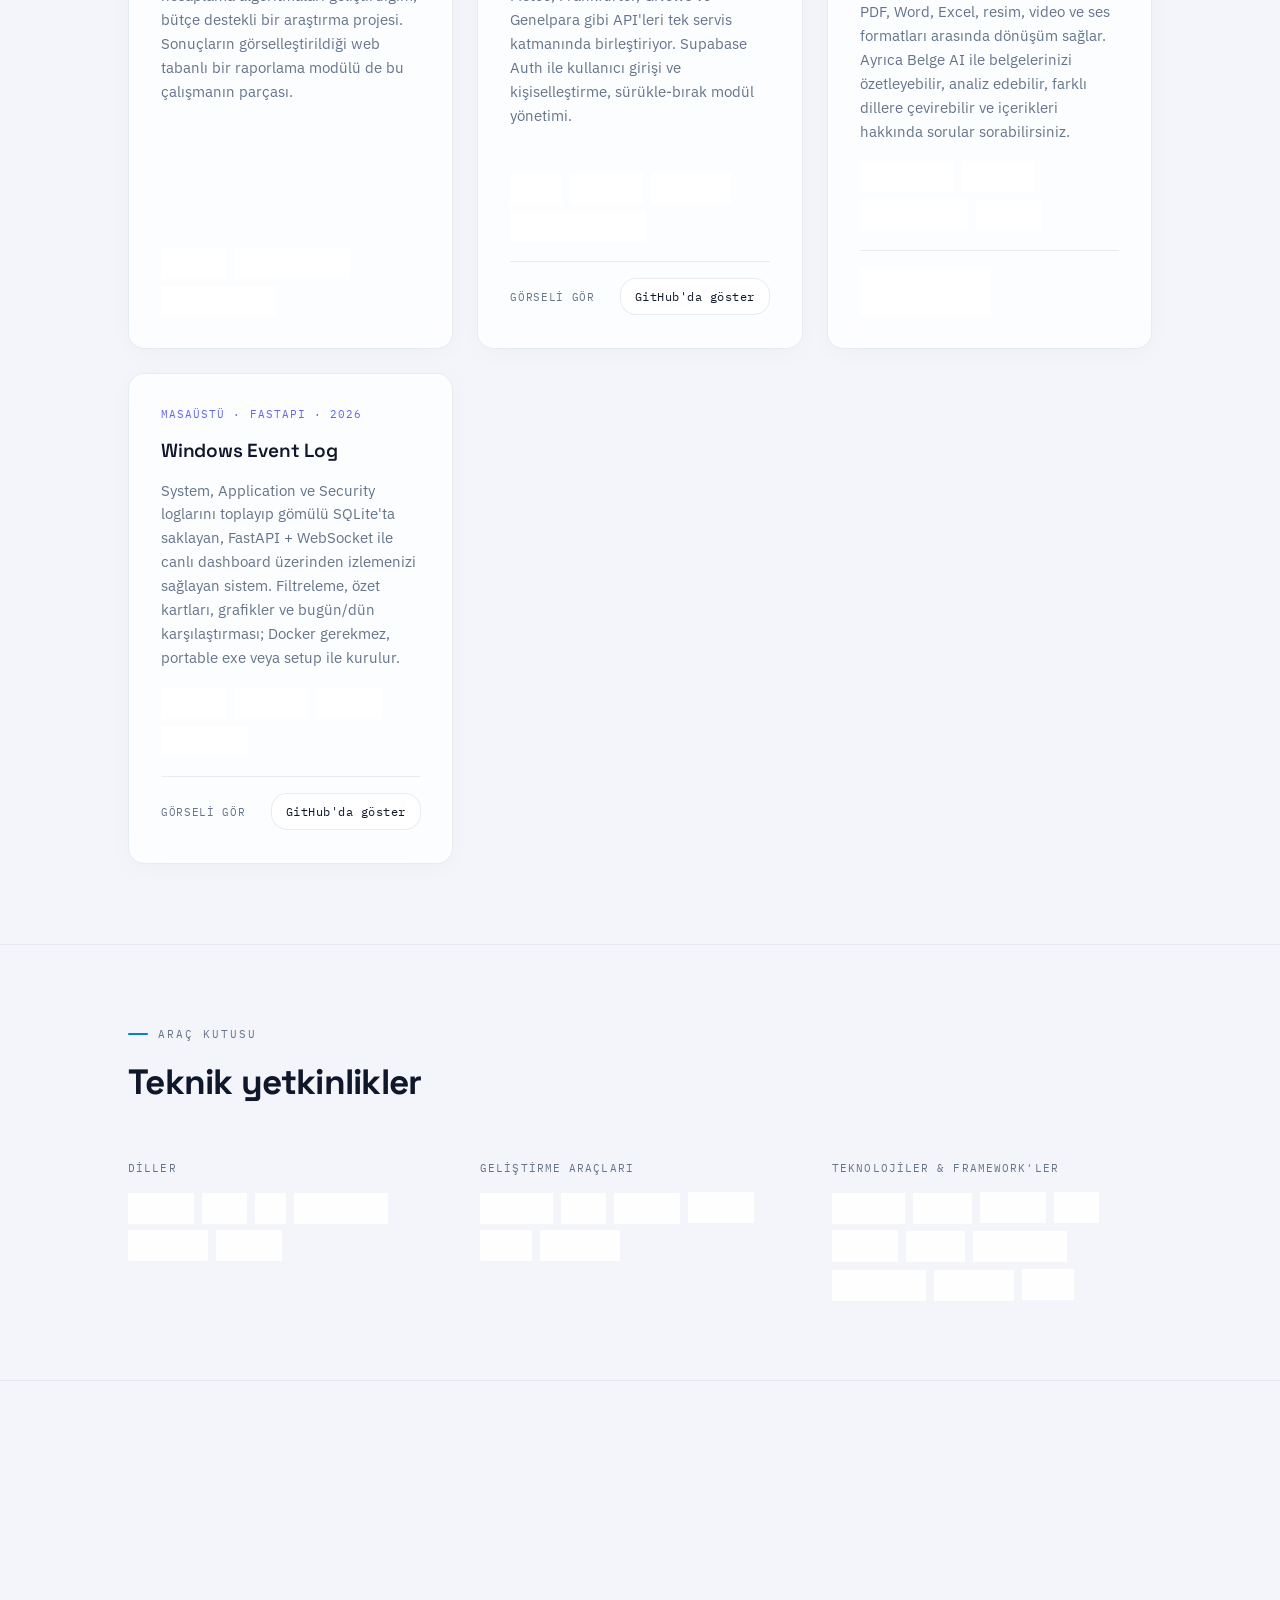
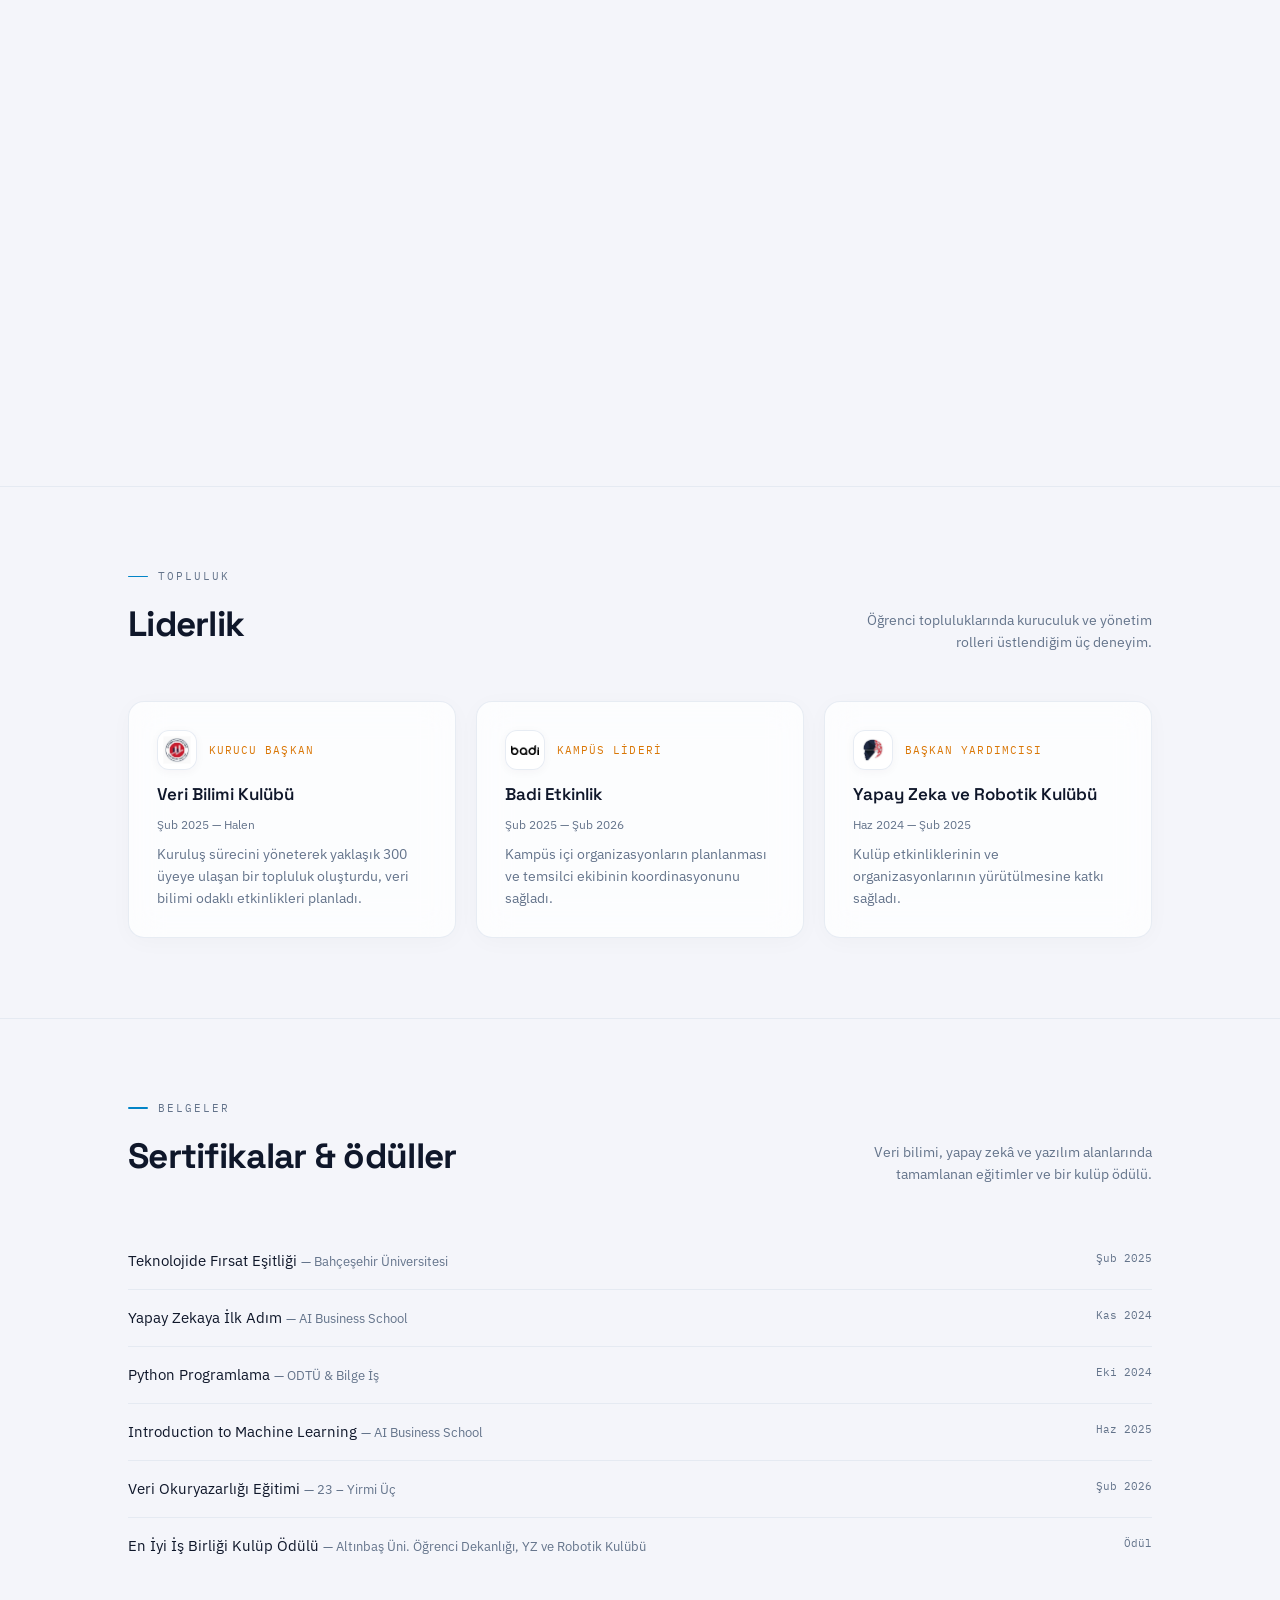
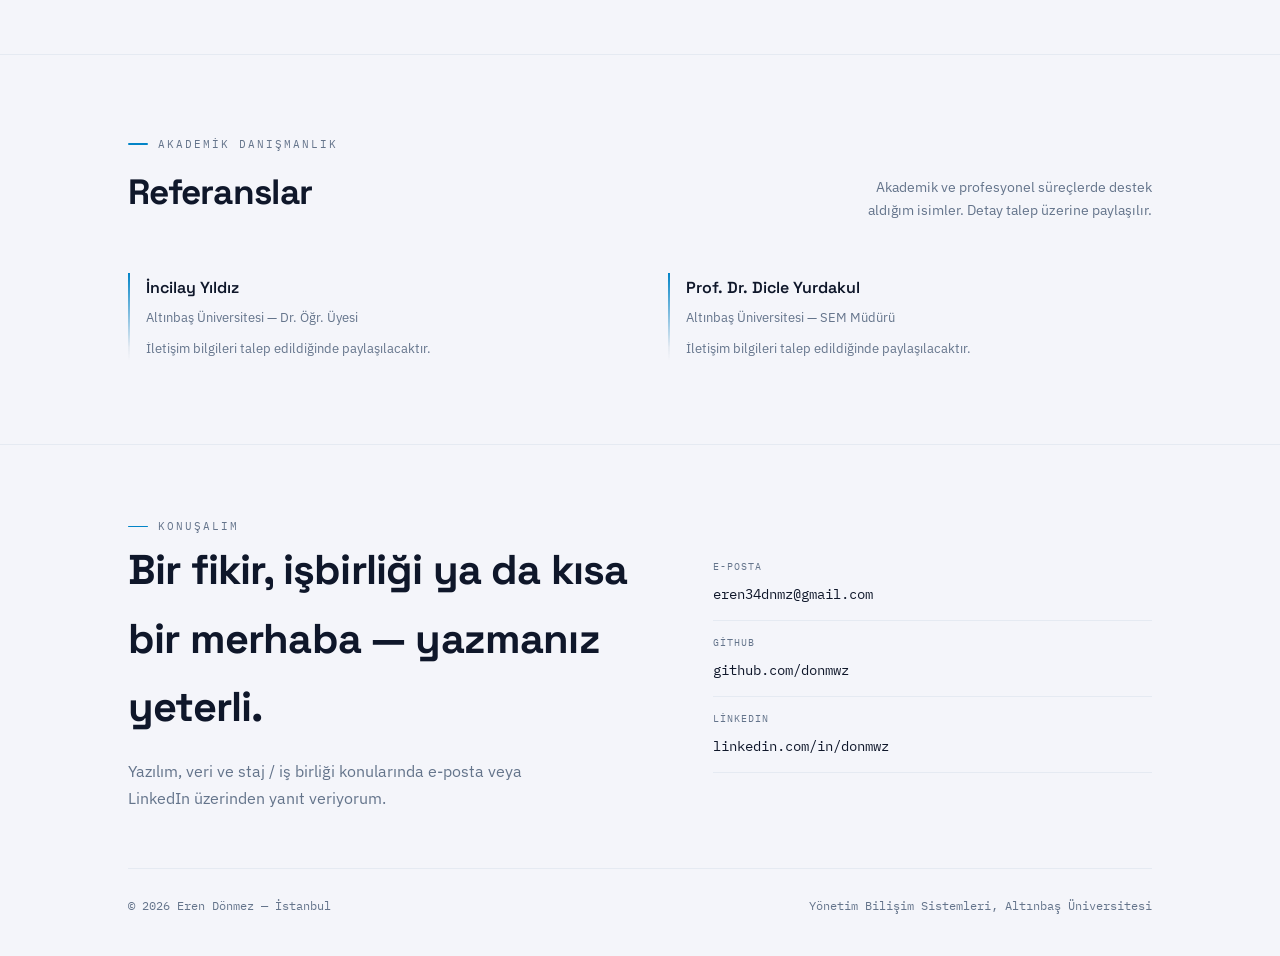
==== commit f6a7a765: "cloudflare 2" ====
--- a/index.html
+++ b/index.html
@@ -825,7 +825,7 @@
         </div>
 
       </div>
-
+<canvas></canvas>
 
       <div class="pub reveal">
 
